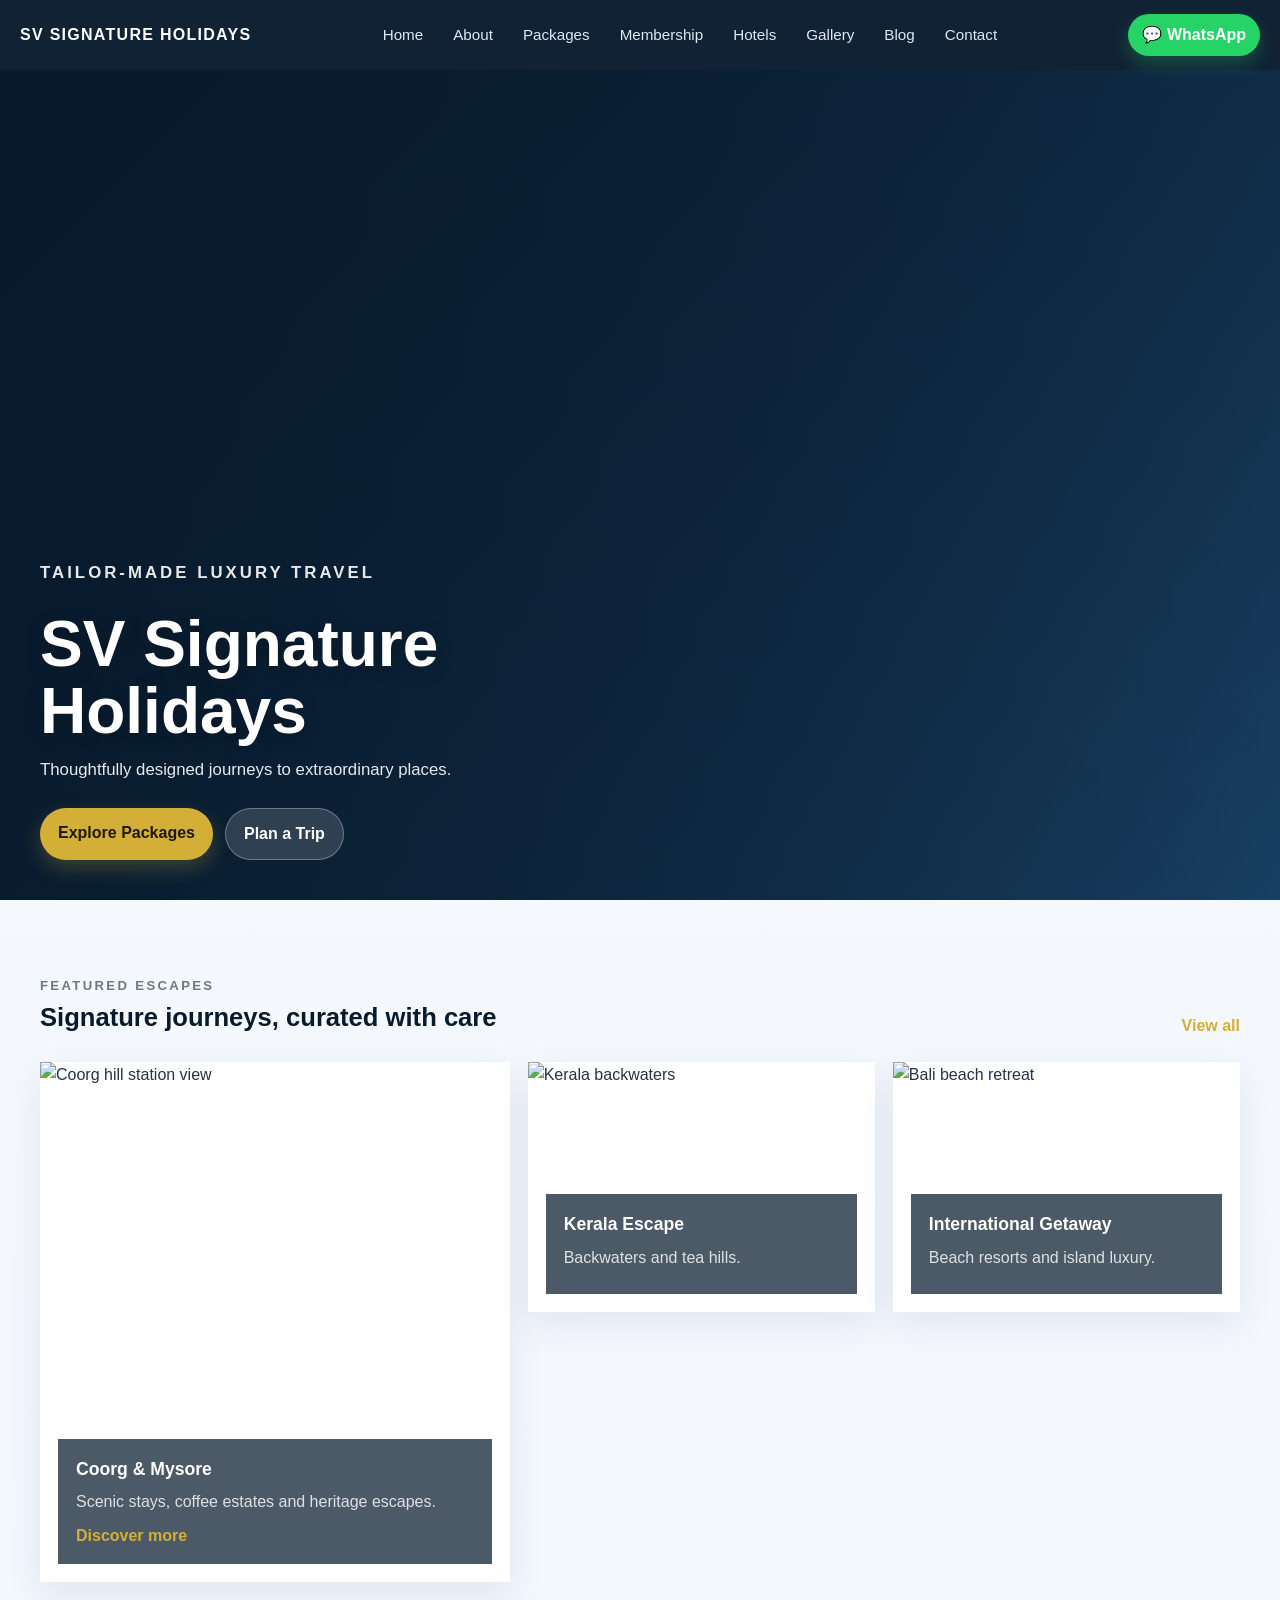
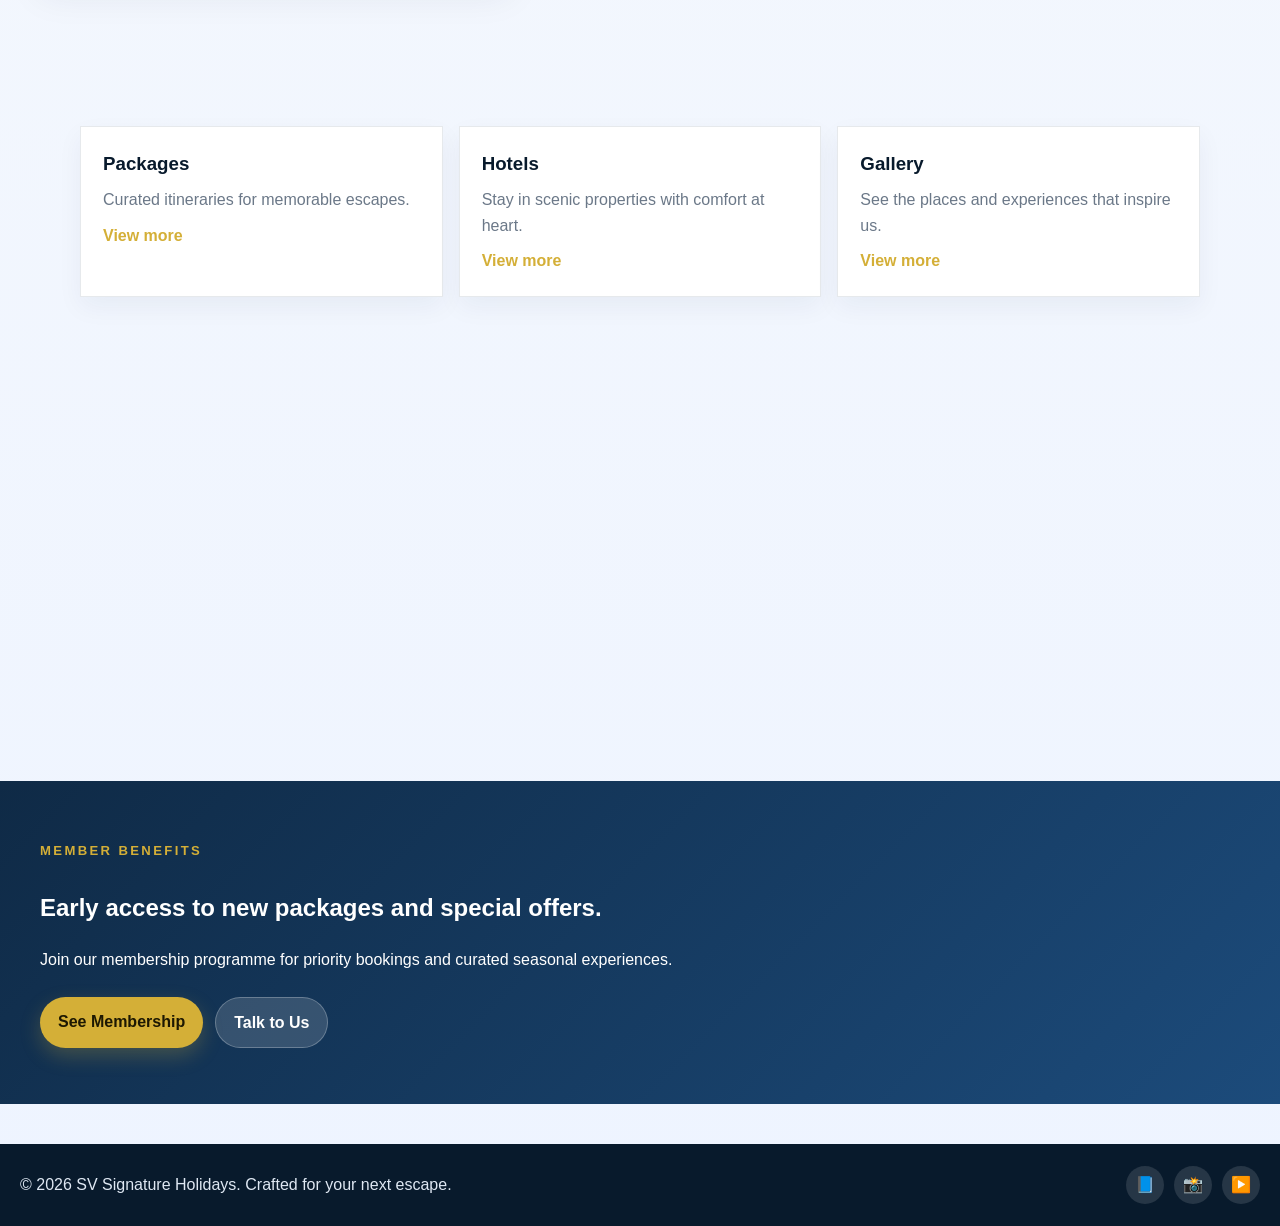
==== index.html @ 5de6a046 "update the stlying" ====
<!DOCTYPE html>
<html lang="en">
<head>
  <meta charset="utf-8">
  <meta name="viewport" content="width=device-width, initial-scale=1">
  <title>SV Signature Holidays | Luxury Travel</title>
  <link rel="stylesheet" href="assets/css/style.css">
</head>
<body>
  <nav class="top-nav">
    <a class="brand" href="index.html">SV Signature Holidays</a>
    <div class="nav-links">
      <a href="index.html">Home</a>
      <a href="about.html">About</a>
      <a href="packages.html">Packages</a>
      <a href="membership.html">Membership</a>
      <a href="hotels.html">Hotels</a>
      <a href="gallery.html">Gallery</a>
      <a href="blog.html">Blog</a>
      <a href="contact.html">Contact</a>
    </div>
    <a class="whatsapp-btn" href="https://wa.me/919999999999" target="_blank" rel="noopener">💬 WhatsApp</a>
  </nav>

  <header class="page-hero">
    <div class="hero-overlay"></div>
    <div class="hero-content">
      <p class="eyebrow">Tailor-made luxury travel</p>
      <h1>SV Signature Holidays</h1>
      <p>Thoughtfully designed journeys to extraordinary places.</p>
      <div class="hero-actions">
        <a class="btn primary" href="packages.html">Explore Packages</a>
        <a class="btn secondary" href="contact.html">Plan a Trip</a>
      </div>
    </div>
    <div class="hero-slider" aria-label="Featured destinations">
      <div class="slide slide-1"></div>
      <div class="slide slide-2"></div>
      <div class="slide slide-3"></div>
      <div class="slide slide-4"></div>
    </div>
  </header>

  <main>
    <section class="section featured-destinations">
      <div class="section-title">
        <div>
          <p class="eyebrow">Featured escapes</p>
          <h2>Signature journeys, curated with care</h2>
        </div>
        <a class="text-link" href="packages.html">View all</a>
      </div>
      <div class="destination-stack">
        <article class="destination-card large">
          <img src="https://images.unsplash.com/photo-1512343879784-a960bf40e7f2?auto=format&fit=crop&w=1200&q=80" alt="Coorg hill station view">
          <div class="destination-info">
            <h3>Coorg & Mysore</h3>
            <p>Scenic stays, coffee estates and heritage escapes.</p>
            <a class="text-link" href="packages.html">Discover more</a>
          </div>
        </article>
        <article class="destination-card">
          <img src="https://images.unsplash.com/photo-1538681105587-85640961bf8b?auto=format&fit=crop&w=900&q=80" alt="Kerala backwaters">
          <div class="destination-info">
            <h3>Kerala Escape</h3>
            <p>Backwaters and tea hills.</p>
          </div>
        </article>
        <article class="destination-card">
          <img src="https://images.unsplash.com/photo-1537996194471-e657df975ab4?auto=format&fit=crop&w=900&q=80" alt="Bali beach retreat">
          <div class="destination-info">
            <h3>International Getaway</h3>
            <p>Beach resorts and island luxury.</p>
          </div>
        </article>
      </div>
    </section>

    <section class="section overview-strip">
      <div class="overview-card">
        <h3>Packages</h3>
        <p>Curated itineraries for memorable escapes.</p>
        <a href="packages.html">View more</a>
      </div>
      <div class="overview-card">
        <h3>Hotels</h3>
        <p>Stay in scenic properties with comfort at heart.</p>
        <a href="hotels.html">View more</a>
      </div>
      <div class="overview-card">
        <h3>Gallery</h3>
        <p>See the places and experiences that inspire us.</p>
        <a href="gallery.html">View more</a>
      </div>
    </section>

    <section class="section gallery-showcase">
      <div class="gallery-preview">
        <div class="gallery-large" style="background-image:url('https://images.unsplash.com/photo-1500530855697-b586d89ba3ee?auto=format&fit=crop&w=1200&q=80');"></div>
        <div class="gallery-stack">
          <div style="background-image:url('https://images.unsplash.com/photo-1516483638261-f4dbaf036963?auto=format&fit=crop&w=900&q=80');"></div>
          <div style="background-image:url('https://images.unsplash.com/photo-1501785888041-af3ef285b470?auto=format&fit=crop&w=900&q=80');"></div>
        </div>
      </div>
    </section>

    <section class="highlight-panel">
      <p class="eyebrow">Member benefits</p>
      <h2>Early access to new packages and special offers.</h2>
      <p>Join our membership programme for priority bookings and curated seasonal experiences.</p>
      <div class="hero-actions">
        <a class="btn primary" href="membership.html">See Membership</a>
        <a class="btn secondary" href="contact.html">Talk to Us</a>
      </div>
    </section>
  </main>

  <footer>
    <div>© 2026 SV Signature Holidays. Crafted for your next escape.</div>
    <div class="social-links">
      <a href="https://facebook.com" target="_blank" rel="noopener" aria-label="Facebook">📘</a>
      <a href="https://instagram.com" target="_blank" rel="noopener" aria-label="Instagram">📸</a>
      <a href="https://youtube.com" target="_blank" rel="noopener" aria-label="YouTube">▶️</a>
    </div>
  </footer>
</body>
</html>
---- assets/css/style.css ----
:root{--navy:#0f2a46;--navy-deep:#081a2c;--gold:#d4af37;--gold-soft:#f7e6a2;--text:#243447;--muted:#6b7888;--bg:#f5f7fb;--white:#fff;--border:rgba(15,42,70,.1)}
*{box-sizing:border-box}
body{font-family:Inter,Segoe UI,Arial,sans-serif;background:linear-gradient(180deg,#f8fafc 0%,#eef4ff 100%);color:var(--text);margin:0;line-height:1.6}
a{color:inherit}
img{display:block;width:100%}
.top-nav{background:rgba(8,26,44,.96);backdrop-filter:blur(12px);position:sticky;top:0;z-index:20;padding:14px 20px;display:flex;justify-content:space-between;align-items:center;gap:16px}
.brand{color:var(--white);font-weight:700;letter-spacing:.08em;text-transform:uppercase;text-decoration:none}
.nav-links{display:flex;flex-wrap:wrap;gap:14px}
.nav-links a{color:#dfe8f3;text-decoration:none;font-size:.95rem;padding:6px 8px;border-radius:999px}
.nav-links a:hover{background:rgba(255,255,255,.12)}
.whatsapp-btn{display:inline-block;background:#25d366;color:#fff;padding:8px 14px;border-radius:999px;text-decoration:none;font-weight:700;box-shadow:0 8px 18px rgba(37,211,102,.25)}
.whatsapp-btn:hover{transform:translateY(-1px)}
.page-hero{position:relative;display:grid;grid-template-columns:1fr;align-items:end;width:100%;max-width:none;margin:0;padding:0;min-height:calc(100vh - 70px);overflow:hidden;border-radius:0;background:linear-gradient(135deg,var(--navy-deep),#1d4b74);}
.hero-overlay{position:absolute;inset:0;background:linear-gradient(90deg,rgba(8,26,44,.82),rgba(8,26,44,.2));z-index:1}
.hero-content{position:relative;z-index:2;width:min(100%,560px);padding:clamp(64px,10vw,110px) clamp(24px,4vw,40px) 40px;color:var(--white)}
.hero-content h1{color:var(--white);text-shadow:0 4px 18px rgba(0,0,0,.25)}
.hero-content p{color:rgba(255,255,255,.94)}
.eyebrow{display:inline-block;margin:0 0 8px;font-size:.82rem;font-weight:700;letter-spacing:.18em;text-transform:uppercase;color:var(--gold)}
.hero-content h1{font-size:clamp(2.3rem,5vw,4rem);line-height:1.05;margin:0 0 12px;color:var(--white)}
.hero-content p{font-size:1.05rem;color:rgba(255,255,255,.9);max-width:520px;margin:0 0 24px}
.hero-actions{display:flex;flex-wrap:wrap;gap:12px;margin-top:24px}
.btn{display:inline-block;padding:12px 18px;border-radius:999px;text-decoration:none;font-weight:600;transition:transform .2s ease,box-shadow .2s ease}
.btn:hover{transform:translateY(-2px)}
.btn.primary{background:var(--gold);color:#1d1802;box-shadow:0 8px 20px rgba(212,175,55,.25)}
.btn.secondary{background:rgba(255,255,255,.15);border:1px solid rgba(255,255,255,.3);color:var(--white)}
.hero-slider{position:absolute;inset:0}
.hero-slider::after{content:"";position:absolute;inset:0;background:linear-gradient(135deg,rgba(8,26,44,.55),rgba(8,26,44,.05));pointer-events:none}
.slide{position:absolute;inset:0;background-size:cover;background-position:center;opacity:0;animation:fadeSlide 16s infinite}
.slide-1{background-image:url('https://images.unsplash.com/photo-1507525428034-b723cf961d3e?auto=format&fit=crop&w=1200&q=80');animation-delay:0s}
.slide-2{background-image:url('https://images.unsplash.com/photo-1501785888041-af3ef285b470?auto=format&fit=crop&w=1200&q=80');animation-delay:4s}
.slide-3{background-image:url('https://images.unsplash.com/photo-1517760444937-f6397edcbbcd?auto=format&fit=crop&w=1200&q=80');animation-delay:8s}
.slide-4{background-image:url('https://images.unsplash.com/photo-1500375592092-40eb2168fd21?auto=format&fit=crop&w=1200&q=80');animation-delay:12s}
@keyframes fadeSlide{0%,100%{opacity:0}5%,25%{opacity:1}30%,95%{opacity:0}}
.featured-destinations{margin-top:0;padding-top:clamp(40px,8vw,80px)}
.destination-stack{display:grid;grid-template-columns:1.15fr .85fr .85fr;gap:18px;max-width:1200px;margin:0 auto}
.destination-card{position:relative;overflow:hidden;border-radius:0;background:var(--white);box-shadow:0 12px 35px rgba(15,42,70,.08)}
.destination-card img{height:100%;min-height:250px;object-fit:cover}
.destination-card.large{grid-row:span 2;min-height:520px}
.destination-card.large img{min-height:520px}
.destination-info{position:absolute;left:18px;right:18px;bottom:18px;padding:16px 18px;border-radius:0;background:rgba(8,26,44,.72);color:var(--white)}
.destination-info h3{margin:0 0 6px;font-size:1.1rem}
.destination-info p{margin:0 0 8px;color:rgba(255,255,255,.82)}
.destination-info .text-link{color:var(--gold)}
.overview-strip{display:grid;grid-template-columns:repeat(3,1fr);gap:16px;max-width:1200px;margin:0 auto}
.overview-card{padding:22px;border:1px solid var(--border);border-radius:0;background:var(--white);box-shadow:0 10px 24px rgba(15,42,70,.05)}
.overview-card h3{margin:0 0 8px;color:var(--navy-deep)}
.overview-card p{margin:0 0 10px;color:var(--muted)}
.overview-card a{font-weight:700;color:var(--gold);text-decoration:none}
.gallery-preview{display:grid;grid-template-columns:1.2fr .8fr;gap:16px;margin:8px auto 0;max-width:1200px}
.gallery-large,.gallery-stack div{background-size:cover;background-position:center;border-radius:0;overflow:hidden;min-height:260px}
.gallery-stack{display:grid;gap:16px}
.gallery-stack div{min-height:122px}
.container{max-width:none;margin:0;padding:0}
.section{margin-top:0;padding:clamp(32px,6vw,72px) clamp(24px,4vw,40px)}
.section-title{display:flex;justify-content:space-between;align-items:end;gap:18px;margin-bottom:24px;flex-wrap:wrap;max-width:1200px;margin-left:auto;margin-right:auto}
.section-title h2{margin:0;font-size:1.6rem;color:var(--navy-deep)}
.section-title p{margin:0;color:var(--muted)}
.grid{display:grid;grid-template-columns:repeat(auto-fit,minmax(240px,1fr));gap:20px}
.card{background:var(--white);border:1px solid var(--border);border-radius:0;overflow:hidden;box-shadow:0 12px 35px rgba(15,42,70,.08)}
.card img{height:210px;object-fit:cover}
.card-body{padding:18px 18px 20px}
.card-body h3{margin:0 0 8px;font-size:1.15rem;color:var(--navy-deep)}
.card-body p{margin:0 0 10px;color:var(--muted)}
.location{font-weight:700;color:var(--gold);margin-bottom:8px!important}
.text-link{display:inline-block;font-weight:700;color:var(--gold);text-decoration:none}
.feature-list{display:grid;grid-template-columns:repeat(auto-fit,minmax(220px,1fr));gap:18px;margin-top:14px}
.feature-list .card{padding:20px}
.feature-list .card h3{margin-bottom:6px}
.highlight-panel{background:linear-gradient(135deg,var(--navy),#1c4b7b);color:var(--white);padding:clamp(32px,6vw,56px) clamp(24px,4vw,40px);margin:0}
.highlight-panel .btn.secondary{color:var(--white);border-color:rgba(255,255,255,.25)}
.stats-grid{display:grid;grid-template-columns:repeat(auto-fit,minmax(140px,1fr));gap:14px;margin-top:18px}
.stat{background:rgba(255,255,255,.12);padding:16px;border-radius:16px}
.stat strong{display:block;font-size:1.25rem}
.contact-grid{display:grid;grid-template-columns:1fr 1fr;gap:24px;align-items:start}
.form-card,.info-card{background:var(--white);border:1px solid var(--border);border-radius:22px;padding:22px;box-shadow:0 12px 35px rgba(15,42,70,.08)}
label{display:block;font-size:.92rem;font-weight:600;margin-bottom:8px;color:var(--navy)}
input,textarea{width:100%;padding:12px 14px;border:1px solid #dbe3ee;border-radius:12px;font:inherit;margin-bottom:12px;background:#fbfcff}
textarea{min-height:120px;resize:vertical}
footer{background:var(--navy-deep);color:#dfe8f3;text-align:center;padding:22px 20px;margin-top:40px;display:flex;justify-content:space-between;align-items:center;gap:16px;flex-wrap:wrap}
.social-links{display:flex;gap:10px}
.social-links a{display:inline-flex;align-items:center;justify-content:center;width:38px;height:38px;border-radius:50%;background:rgba(255,255,255,.12);text-decoration:none;font-size:1rem}
@media (max-width: 900px){.page-hero,.contact-grid,.gallery-preview,.overview-strip{grid-template-columns:1fr}.destination-stack{grid-template-columns:1fr}.destination-card.large,.destination-card.large img{min-height:320px}}@media (max-width: 640px){.top-nav{flex-direction:column;align-items:flex-start}.nav-links{gap:8px}.page-hero{min-height:520px;padding:24px 16px}.hero-content{padding:24px 0 20px}.hero-content h1{font-size:2rem}.hero-actions{flex-direction:column;align-items:flex-start}.hero-slider{min-height:520px}footer{justify-content:center}}
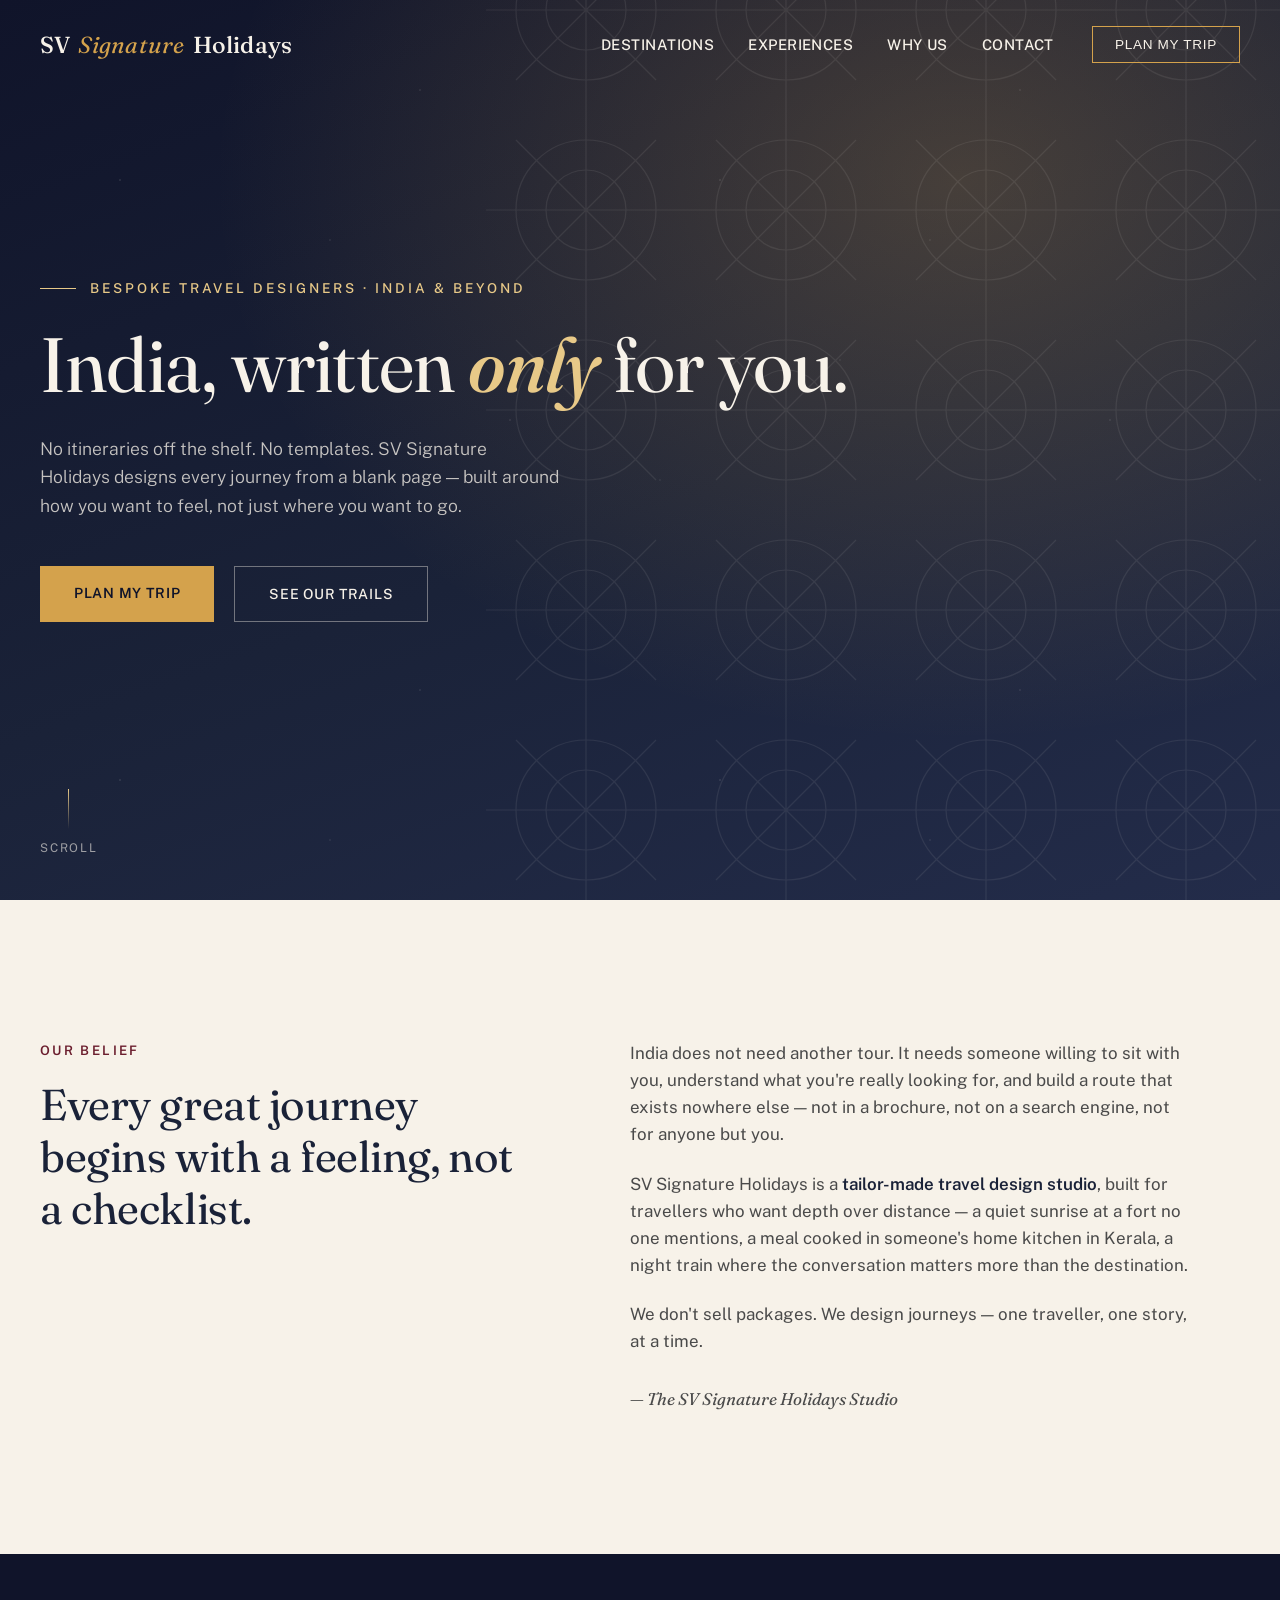
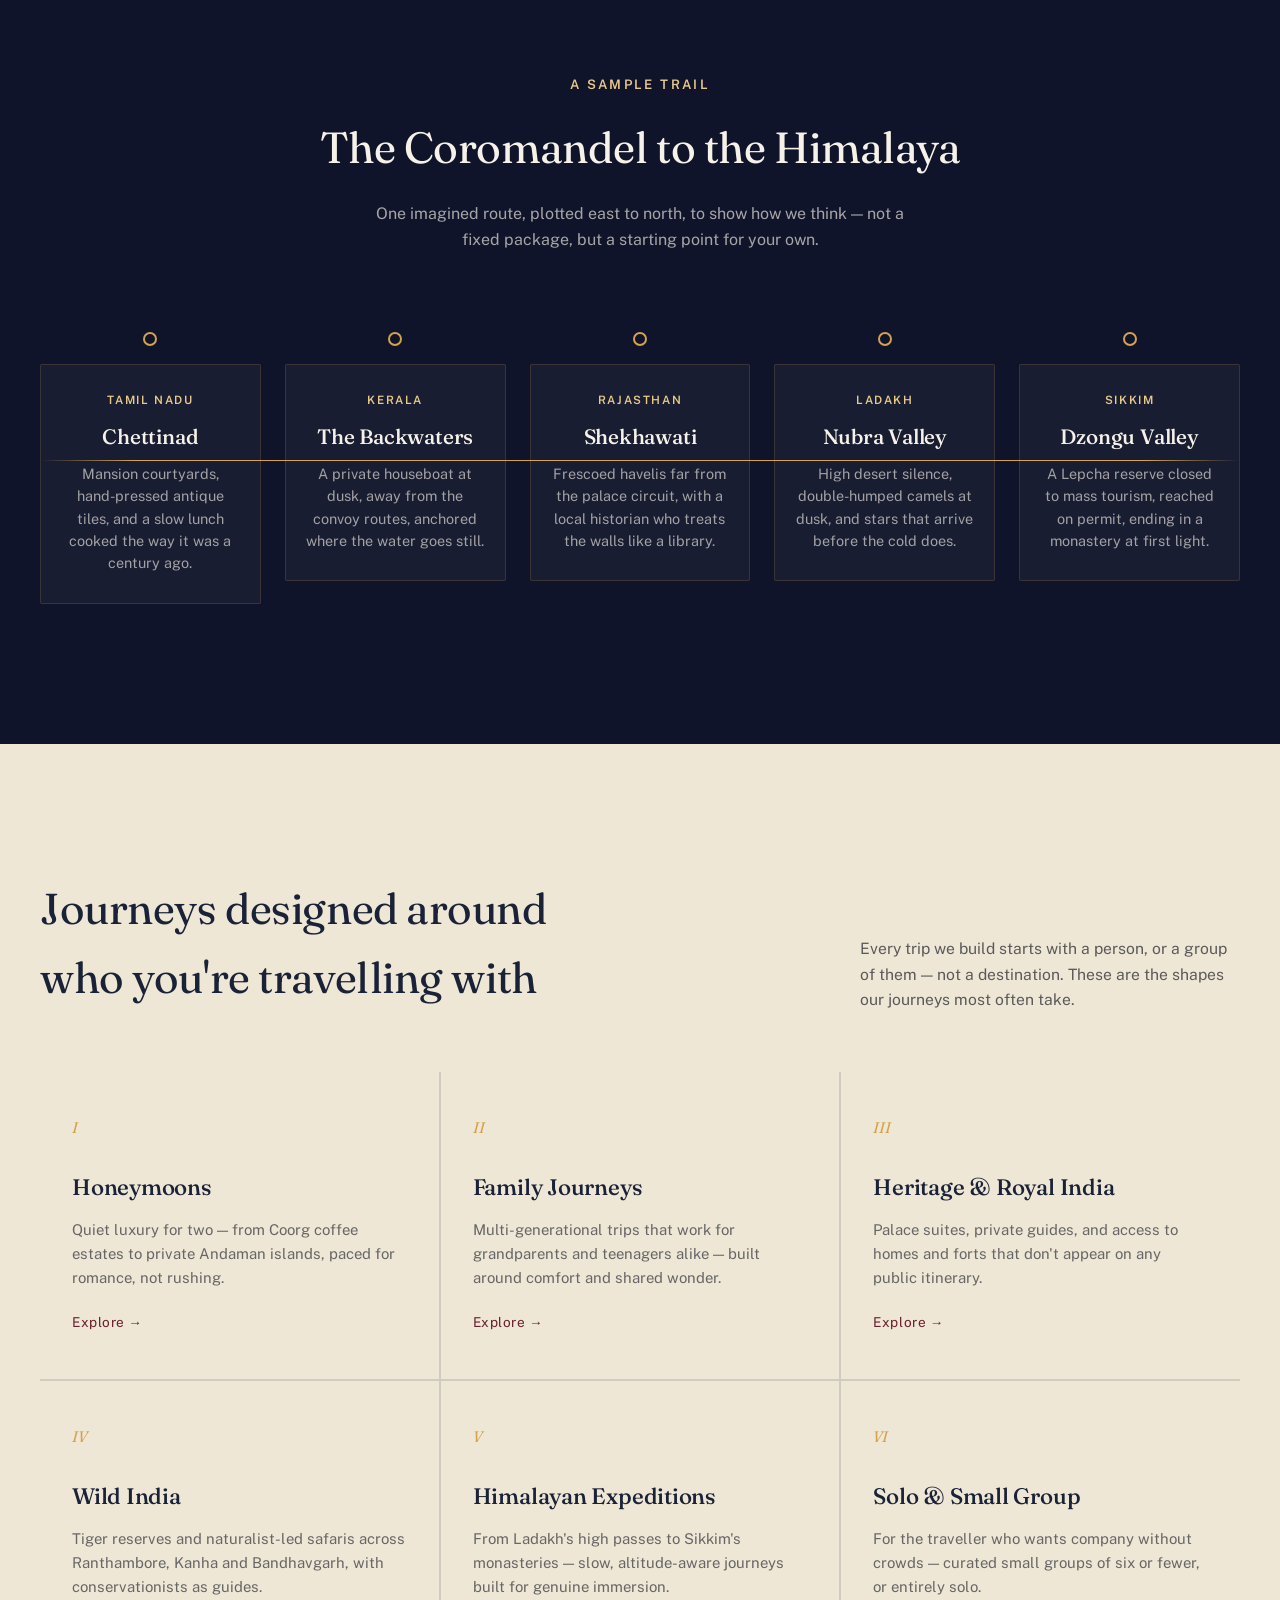
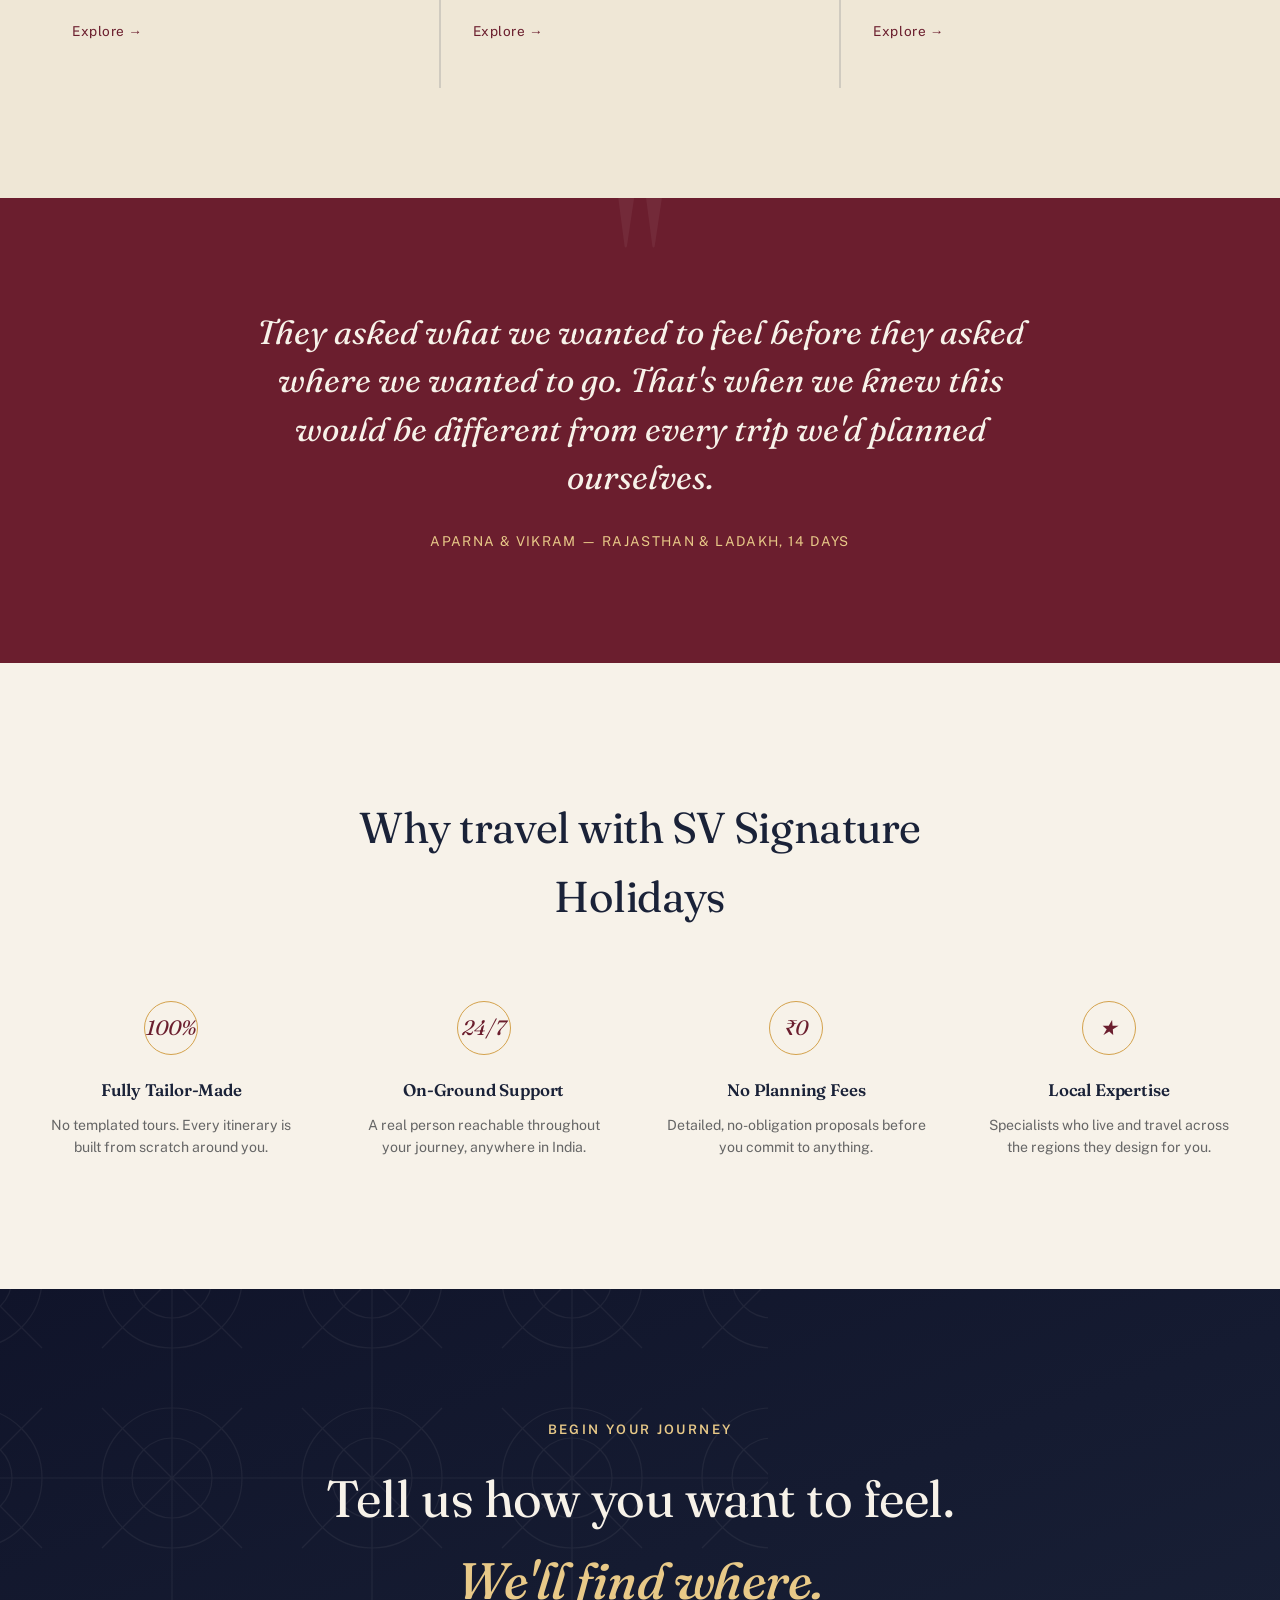
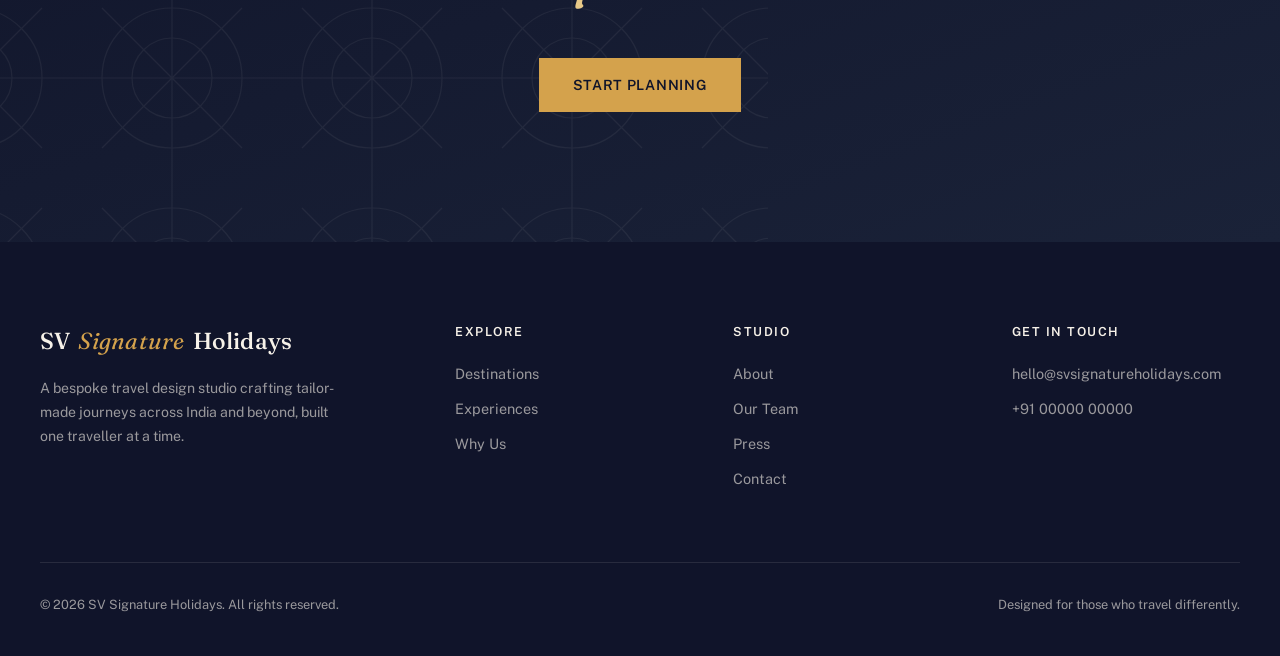
==== commit f8937f55: "updated the website" ====
--- a/index.html
+++ b/index.html
@@ -1,127 +1,698 @@
 <!DOCTYPE html>
 <html lang="en">
 <head>
-  <meta charset="utf-8">
-  <meta name="viewport" content="width=device-width, initial-scale=1">
-  <title>SV Signature Holidays | Luxury Travel</title>
-  <link rel="stylesheet" href="assets/css/style.css">
+<meta charset="UTF-8">
+<meta name="viewport" content="width=device-width, initial-scale=1.0">
+<title>SV Signature Holidays — Bespoke Luxury Travel, Crafted Across India</title>
+<link rel="preconnect" href="https://fonts.googleapis.com">
+<link rel="preconnect" href="https://fonts.gstatic.com" crossorigin>
+<link href="https://fonts.googleapis.com/css2?family=Fraunces:ital,opsz,wght@0,9..144,300;0,9..144,400;0,9..144,500;0,9..144,600;1,9..144,400;1,9..144,500&family=Public+Sans:wght@300;400;500;600;700&display=swap" rel="stylesheet">
+<style>
+  :root{
+    --indigo:#1A2238;
+    --indigo-deep:#10142A;
+    --gold:#D4A24C;
+    --gold-soft:#E8C988;
+    --ivory:#F7F2E9;
+    --ivory-dim:#EFE7D6;
+    --maroon:#6B1E2E;
+    --charcoal:#2B2B2B;
+    --line:rgba(26,34,56,0.14);
+  }
+  *{margin:0;padding:0;box-sizing:border-box;}
+  html{scroll-behavior:smooth;}
+  body{
+    background:var(--ivory);
+    color:var(--charcoal);
+    font-family:'Public Sans', sans-serif;
+    font-weight:400;
+    line-height:1.6;
+    overflow-x:hidden;
+  }
+  h1,h2,h3,h4{
+    font-family:'Fraunces', serif;
+    font-weight:500;
+    color:var(--indigo);
+    letter-spacing:-0.01em;
+  }
+  a{color:inherit; text-decoration:none;}
+  img{max-width:100%; display:block;}
+  .wrap{max-width:1280px; margin:0 auto; padding:0 40px;}
+  @media (max-width:700px){ .wrap{padding:0 22px;} }
+
+  /* ===== Focus visibility ===== */
+  a:focus-visible, button:focus-visible{
+    outline:2px solid var(--gold); outline-offset:3px;
+  }
+
+  @media (prefers-reduced-motion: reduce){
+    *{animation-duration:0.001ms !important; animation-iteration-count:1 !important; transition-duration:0.001ms !important; scroll-behavior:auto !important;}
+  }
+
+  /* ===== Header ===== */
+  header{
+    position:fixed; top:0; left:0; right:0; z-index:200;
+    display:flex; align-items:center; justify-content:space-between;
+    padding:26px 40px;
+    transition:background 0.4s ease, padding 0.4s ease, box-shadow .4s ease;
+  }
+  header.scrolled{
+    background:rgba(247,242,233,0.92);
+    backdrop-filter:blur(10px);
+    padding:14px 40px;
+    box-shadow:0 1px 0 var(--line);
+  }
+  .logo{
+    font-family:'Fraunces', serif;
+    font-size:1.45rem;
+    font-weight:500;
+    color:var(--ivory);
+    letter-spacing:0.01em;
+    transition:color .4s ease;
+    display:flex; align-items:baseline; gap:8px;
+  }
+  header.scrolled .logo{color:var(--indigo);}
+  .logo .mark{color:var(--gold); font-style:italic; font-weight:400;}
+  nav{display:flex; align-items:center; gap:38px;}
+  nav a.nav-link{
+    color:var(--ivory);
+    font-size:0.92rem;
+    letter-spacing:0.03em;
+    text-transform:uppercase;
+    font-weight:500;
+    position:relative;
+    transition:color .4s ease;
+  }
+  header.scrolled nav a.nav-link{color:var(--indigo);}
+  nav a.nav-link::after{
+    content:''; position:absolute; left:0; bottom:-6px; height:1px; width:0;
+    background:var(--gold); transition:width .3s ease;
+  }
+  nav a.nav-link:hover::after{width:100%;}
+  .nav-links{display:flex; gap:34px;}
+  @media (max-width:900px){ .nav-links{display:none;} }
+  .enquire-btn{
+    border:1px solid var(--gold);
+    color:var(--ivory);
+    background:transparent;
+    padding:10px 22px;
+    font-size:0.85rem;
+    letter-spacing:0.05em;
+    text-transform:uppercase;
+    transition:all .35s ease;
+    font-weight:500;
+    cursor:pointer;
+  }
+  header.scrolled .enquire-btn{color:var(--indigo); border-color:var(--indigo);}
+  .enquire-btn:hover{background:var(--gold); color:var(--indigo-deep); border-color:var(--gold);}
+
+  /* ===== Hero ===== */
+  .hero{
+    position:relative;
+    min-height:100vh;
+    display:flex; align-items:center;
+    background:
+      radial-gradient(ellipse at 75% 20%, rgba(212,162,76,0.25), transparent 55%),
+      linear-gradient(160deg, var(--indigo-deep) 0%, var(--indigo) 55%, #232c4a 100%);
+    overflow:hidden;
+  }
+  .hero::before{
+    content:'';
+    position:absolute; inset:0;
+    background-image:
+      radial-gradient(1px 1px at 20% 30%, rgba(247,242,233,0.5), transparent),
+      radial-gradient(1px 1px at 70% 15%, rgba(247,242,233,0.4), transparent),
+      radial-gradient(1px 1px at 40% 60%, rgba(247,242,233,0.3), transparent),
+      radial-gradient(1px 1px at 85% 70%, rgba(247,242,233,0.4), transparent),
+      radial-gradient(1px 1px at 10% 80%, rgba(247,242,233,0.3), transparent),
+      radial-gradient(1px 1px at 55% 40%, rgba(247,242,233,0.35), transparent);
+    background-size:600px 600px;
+    opacity:0.6;
+  }
+  .hero-jali{
+    position:absolute; right:-8%; top:-10%; width:70%; height:140%;
+    opacity:0.08;
+    background-image: url("data:image/svg+xml,%3Csvg xmlns='http://www.w3.org/2000/svg' width='200' height='200'%3E%3Cg fill='none' stroke='%23F7F2E9' stroke-width='1.2'%3E%3Ccircle cx='100' cy='100' r='70'/%3E%3Ccircle cx='100' cy='100' r='40'/%3E%3Cpath d='M100 0 L100 200 M0 100 L200 100 M30 30 L170 170 M170 30 L30 170'/%3E%3C/g%3E%3C/svg%3E");
+    background-size:200px 200px;
+  }
+  .hero-content{
+    position:relative; z-index:2;
+    max-width:1280px; margin:0 auto;
+    padding:0 40px;
+    width:100%;
+  }
+  .hero-eyebrow{
+    color:var(--gold-soft);
+    font-size:0.85rem;
+    letter-spacing:0.22em;
+    text-transform:uppercase;
+    margin-bottom:26px;
+    display:flex; align-items:center; gap:14px;
+    font-weight:500;
+  }
+  .hero-eyebrow::before{
+    content:''; width:36px; height:1px; background:var(--gold-soft);
+  }
+  .hero h1{
+    color:var(--ivory);
+    font-size:clamp(2.6rem, 6vw, 5.4rem);
+    line-height:1.04;
+    font-weight:400;
+    max-width:880px;
+    margin-bottom:30px;
+  }
+  .hero h1 em{
+    font-style:italic; color:var(--gold-soft); font-weight:500;
+  }
+  .hero-sub{
+    color:rgba(247,242,233,0.78);
+    font-size:1.1rem;
+    max-width:520px;
+    margin-bottom:46px;
+    font-weight:300;
+  }
+  .hero-ctas{display:flex; gap:20px; flex-wrap:wrap;}
+  .btn-primary{
+    background:var(--gold);
+    color:var(--indigo-deep);
+    padding:16px 34px;
+    font-size:0.88rem;
+    letter-spacing:0.05em;
+    text-transform:uppercase;
+    font-weight:600;
+    transition:all .35s ease;
+    display:inline-block;
+  }
+  .btn-primary:hover{background:var(--gold-soft); transform:translateY(-2px);}
+  .btn-ghost{
+    border:1px solid rgba(247,242,233,0.4);
+    color:var(--ivory);
+    padding:16px 34px;
+    font-size:0.88rem;
+    letter-spacing:0.05em;
+    text-transform:uppercase;
+    font-weight:500;
+    transition:all .35s ease;
+    display:inline-block;
+  }
+  .btn-ghost:hover{border-color:var(--ivory); background:rgba(247,242,233,0.06);}
+
+  .scroll-cue{
+    position:absolute; bottom:42px; left:40px; z-index:2;
+    color:rgba(247,242,233,0.6);
+    font-size:0.75rem; letter-spacing:0.15em; text-transform:uppercase;
+    display:flex; flex-direction:column; align-items:center; gap:10px;
+  }
+  .scroll-cue .line{width:1px; height:40px; background:linear-gradient(to bottom, var(--gold-soft), transparent); animation:pulse 2.4s ease-in-out infinite;}
+  @keyframes pulse{0%,100%{opacity:0.3;} 50%{opacity:1;}}
+
+  /* ===== Intro / Philosophy ===== */
+  .philosophy{
+    padding:140px 0 120px;
+    background:var(--ivory);
+  }
+  .philosophy .wrap{
+    display:grid; grid-template-columns:0.9fr 1.1fr; gap:90px; align-items:start;
+  }
+  @media (max-width:900px){ .philosophy .wrap{grid-template-columns:1fr; gap:40px;} }
+  .philosophy-label{
+    color:var(--maroon);
+    font-size:0.82rem;
+    letter-spacing:0.18em;
+    text-transform:uppercase;
+    font-weight:600;
+    margin-bottom:18px;
+  }
+  .philosophy h2{
+    font-size:clamp(1.9rem, 3.4vw, 2.7rem);
+    line-height:1.2;
+    font-weight:400;
+  }
+  .philosophy-body p{
+    font-size:1.06rem;
+    color:#4a4a4a;
+    margin-bottom:22px;
+    max-width:560px;
+  }
+  .philosophy-body strong{color:var(--indigo); font-weight:600;}
+  .signoff{
+    margin-top:30px;
+    font-family:'Fraunces', serif;
+    font-style:italic;
+    font-size:1.2rem;
+    color:var(--maroon);
+  }
+
+  /* ===== Signature: The Trail (journey strip) ===== */
+  .trail-section{
+    background:var(--indigo-deep);
+    padding:120px 0 100px;
+    position:relative;
+    overflow:hidden;
+  }
+  .trail-header{
+    text-align:center; margin-bottom:80px; position:relative; z-index:2;
+  }
+  .trail-header .philosophy-label{color:var(--gold-soft); text-align:center;}
+  .trail-header h2{color:var(--ivory); font-size:clamp(1.9rem,3.4vw,2.8rem); font-weight:400; max-width:700px; margin:0 auto;}
+  .trail-header p{color:rgba(247,242,233,0.65); max-width:560px; margin:18px auto 0; font-size:1rem;}
+
+  .trail-track{
+    position:relative;
+    max-width:1280px; margin:0 auto;
+    padding:0 40px 40px;
+  }
+  .trail-line{
+    position:absolute;
+    top:128px; left:40px; right:40px;
+    height:1px;
+    background:linear-gradient(90deg, transparent, var(--gold) 8%, var(--gold) 92%, transparent);
+  }
+  @media (max-width:900px){ .trail-line{display:none;} }
+  .trail-stops{
+    display:grid; grid-template-columns:repeat(5,1fr); gap:24px;
+    position:relative; z-index:2;
+  }
+  @media (max-width:1100px){ .trail-stops{grid-template-columns:repeat(2,1fr);} }
+  @media (max-width:600px){ .trail-stops{grid-template-columns:1fr;} }
+  .stop{
+    display:flex; flex-direction:column; align-items:center; text-align:center;
+    padding-top:0;
+  }
+  .stop-dot{
+    width:14px; height:14px; border-radius:50%;
+    background:var(--indigo-deep);
+    border:2px solid var(--gold);
+    margin-bottom:18px;
+    position:relative;
+    transition:transform .3s ease, background .3s ease;
+  }
+  .stop:hover .stop-dot{background:var(--gold); transform:scale(1.3);}
+  .stop-card{
+    background:rgba(247,242,233,0.04);
+    border:1px solid rgba(212,162,76,0.18);
+    border-radius:2px;
+    padding:26px 20px 28px;
+    width:100%;
+    transition:border-color .3s ease, background .3s ease, transform .3s ease;
+  }
+  .stop:hover .stop-card{
+    border-color:rgba(212,162,76,0.55);
+    background:rgba(247,242,233,0.07);
+    transform:translateY(-6px);
+  }
+  .stop-region{
+    color:var(--gold-soft);
+    font-size:0.72rem; letter-spacing:0.14em; text-transform:uppercase;
+    margin-bottom:10px; font-weight:600;
+  }
+  .stop-card h3{
+    color:var(--ivory); font-size:1.3rem; font-weight:500; margin-bottom:10px;
+  }
+  .stop-card p{
+    color:rgba(247,242,233,0.62); font-size:0.9rem; line-height:1.55;
+  }
+
+  /* ===== Experiences grid ===== */
+  .experiences{
+    padding:130px 0 110px;
+    background:var(--ivory-dim);
+  }
+  .exp-top{
+    display:flex; justify-content:space-between; align-items:flex-end; margin-bottom:60px; gap:30px; flex-wrap:wrap;
+  }
+  .exp-top h2{font-size:clamp(1.9rem,3.4vw,2.7rem); font-weight:400; max-width:560px;}
+  .exp-top p{max-width:380px; color:#5a5a5a; font-size:0.98rem;}
+  .exp-grid{
+    display:grid; grid-template-columns:repeat(3,1fr); gap:2px;
+    background:var(--line);
+  }
+  @media (max-width:900px){ .exp-grid{grid-template-columns:repeat(2,1fr);} }
+  @media (max-width:560px){ .exp-grid{grid-template-columns:1fr;} }
+  .exp-card{
+    background:var(--ivory-dim);
+    padding:44px 32px;
+    transition:background .35s ease;
+    position:relative;
+    cursor:pointer;
+  }
+  .exp-card:hover{background:var(--indigo);}
+  .exp-card:hover h3, .exp-card:hover p, .exp-card:hover .exp-num{color:var(--ivory);}
+  .exp-card:hover .exp-arrow{color:var(--gold-soft); transform:translateX(4px);}
+  .exp-num{
+    font-family:'Fraunces', serif; font-style:italic;
+    color:var(--gold); font-size:0.95rem; margin-bottom:30px; display:block;
+    transition:color .35s ease;
+  }
+  .exp-card h3{font-size:1.4rem; font-weight:500; margin-bottom:12px; transition:color .35s ease;}
+  .exp-card p{font-size:0.93rem; color:#666; line-height:1.6; margin-bottom:20px; transition:color .35s ease;}
+  .exp-arrow{color:var(--maroon); font-size:0.85rem; letter-spacing:0.04em; transition:all .3s ease; display:inline-block;}
+
+  /* ===== Testimonial band ===== */
+  .testimonial-band{
+    background:var(--maroon);
+    padding:110px 0;
+    position:relative;
+    overflow:hidden;
+  }
+  .testimonial-band::before{
+    content:'"';
+    position:absolute; top:-40px; left:50%; transform:translateX(-50%);
+    font-family:'Fraunces', serif; font-size:14rem; color:rgba(247,242,233,0.06);
+    line-height:1;
+  }
+  .testimonial-band .wrap{max-width:880px; text-align:center; position:relative; z-index:2;}
+  .testimonial-band p.quote{
+    font-family:'Fraunces', serif;
+    font-size:clamp(1.4rem, 2.6vw, 2.1rem);
+    color:var(--ivory);
+    font-weight:400; font-style:italic;
+    line-height:1.45;
+    margin-bottom:30px;
+  }
+  .testimonial-band .attribution{
+    color:var(--gold-soft); font-size:0.85rem; letter-spacing:0.1em; text-transform:uppercase;
+  }
+
+  /* ===== Why us ===== */
+  .why{
+    padding:130px 0;
+    background:var(--ivory);
+  }
+  .why-top{text-align:center; max-width:640px; margin:0 auto 70px;}
+  .why-top h2{font-size:clamp(1.9rem,3.4vw,2.7rem); font-weight:400;}
+  .why-grid{
+    display:grid; grid-template-columns:repeat(4,1fr); gap:50px;
+  }
+  @media (max-width:900px){ .why-grid{grid-template-columns:repeat(2,1fr); gap:40px;} }
+  @media (max-width:560px){ .why-grid{grid-template-columns:1fr;} }
+  .why-item{text-align:center;}
+  .why-icon{
+    width:54px; height:54px; margin:0 auto 22px;
+    border:1px solid var(--gold); border-radius:50%;
+    display:flex; align-items:center; justify-content:center;
+    color:var(--maroon); font-family:'Fraunces',serif; font-style:italic; font-size:1.3rem;
+  }
+  .why-item h4{font-size:1.05rem; font-weight:600; margin-bottom:10px;}
+  .why-item p{font-size:0.88rem; color:#666;}
+
+  /* ===== CTA ===== */
+  .cta-final{
+    background:linear-gradient(160deg, var(--indigo-deep), var(--indigo));
+    padding:130px 0;
+    text-align:center;
+    position:relative;
+    overflow:hidden;
+  }
+  .cta-final .hero-jali{opacity:0.06; right:auto; left:-10%; top:-20%;}
+  .cta-final .wrap{position:relative; z-index:2;}
+  .cta-final .philosophy-label{color:var(--gold-soft); text-align:center;}
+  .cta-final h2{
+    color:var(--ivory); font-size:clamp(2rem,4vw,3.2rem); font-weight:400; max-width:700px; margin:0 auto 36px;
+  }
+  .cta-final h2 em{color:var(--gold-soft); font-style:italic; font-weight:500;}
+
+  /* ===== Footer ===== */
+  footer{
+    background:var(--indigo-deep);
+    color:rgba(247,242,233,0.6);
+    padding:80px 0 40px;
+    font-size:0.9rem;
+  }
+  .footer-grid{
+    display:grid; grid-template-columns:1.6fr 1fr 1fr 1fr; gap:50px;
+    padding-bottom:60px;
+    border-bottom:1px solid rgba(247,242,233,0.1);
+  }
+  @media (max-width:800px){ .footer-grid{grid-template-columns:1fr 1fr; gap:36px;} }
+  @media (max-width:480px){ .footer-grid{grid-template-columns:1fr;} }
+  .footer-grid .logo{color:var(--ivory); margin-bottom:18px;}
+  .footer-grid p{max-width:300px; line-height:1.7; font-size:0.88rem;}
+  footer h5{
+    color:var(--ivory); font-size:0.78rem; letter-spacing:0.12em; text-transform:uppercase;
+    margin-bottom:20px; font-weight:600; font-family:'Public Sans', sans-serif;
+  }
+  footer ul{list-style:none;}
+  footer ul li{margin-bottom:12px;}
+  footer ul li a{transition:color .3s ease;}
+  footer ul li a:hover{color:var(--gold-soft);}
+  .footer-bottom{
+    display:flex; justify-content:space-between; align-items:center; padding-top:32px; flex-wrap:wrap; gap:14px;
+    font-size:0.8rem;
+  }
+
+  /* fade-in on scroll */
+  .reveal{opacity:0; transform:translateY(24px); transition:opacity .8s ease, transform .8s ease;}
+  .reveal.is-visible{opacity:1; transform:translateY(0);}
+</style>
 </head>
 <body>
-  <nav class="top-nav">
-    <a class="brand" href="index.html">SV Signature Holidays</a>
+
+<header id="siteHeader">
+  <a href="#top" class="logo">SV <span class="mark">Signature</span> Holidays</a>
+  <nav>
     <div class="nav-links">
-      <a href="index.html">Home</a>
-      <a href="about.html">About</a>
-      <a href="packages.html">Packages</a>
-      <a href="membership.html">Membership</a>
-      <a href="hotels.html">Hotels</a>
-      <a href="gallery.html">Gallery</a>
-      <a href="blog.html">Blog</a>
-      <a href="contact.html">Contact</a>
-    </div>
-    <a class="whatsapp-btn" href="https://wa.me/919999999999" target="_blank" rel="noopener">💬 WhatsApp</a>
+      <a class="nav-link" href="#trail">Destinations</a>
+      <a class="nav-link" href="#experiences">Experiences</a>
+      <a class="nav-link" href="#why">Why Us</a>
+      <a class="nav-link" href="#contact">Contact</a>
+    </div>
+    <button class="enquire-btn">Plan My Trip</button>
   </nav>
-
-  <header class="page-hero">
-    <div class="hero-overlay"></div>
-    <div class="hero-content">
-      <p class="eyebrow">Tailor-made luxury travel</p>
-      <h1>SV Signature Holidays</h1>
-      <p>Thoughtfully designed journeys to extraordinary places.</p>
-      <div class="hero-actions">
-        <a class="btn primary" href="packages.html">Explore Packages</a>
-        <a class="btn secondary" href="contact.html">Plan a Trip</a>
-      </div>
-    </div>
-    <div class="hero-slider" aria-label="Featured destinations">
-      <div class="slide slide-1"></div>
-      <div class="slide slide-2"></div>
-      <div class="slide slide-3"></div>
-      <div class="slide slide-4"></div>
-    </div>
-  </header>
-
-  <main>
-    <section class="section featured-destinations">
-      <div class="section-title">
-        <div>
-          <p class="eyebrow">Featured escapes</p>
-          <h2>Signature journeys, curated with care</h2>
+</header>
+
+<section class="hero" id="top">
+  <div class="hero-jali"></div>
+  <div class="hero-content">
+    <div class="hero-eyebrow">Bespoke Travel Designers · India &amp; Beyond</div>
+    <h1>India, written <em>only</em> for you.</h1>
+    <p class="hero-sub">No itineraries off the shelf. No templates. SV Signature Holidays designs every journey from a blank page — built around how you want to feel, not just where you want to go.</p>
+    <div class="hero-ctas">
+      <a href="#contact" class="btn-primary">Plan My Trip</a>
+      <a href="#trail" class="btn-ghost">See Our Trails</a>
+    </div>
+  </div>
+  <div class="scroll-cue"><span class="line"></span>Scroll</div>
+</section>
+
+<section class="philosophy">
+  <div class="wrap">
+    <div>
+      <div class="philosophy-label">Our Belief</div>
+      <h2>Every great journey begins with a feeling, not a checklist.</h2>
+    </div>
+    <div class="philosophy-body reveal">
+      <p>India does not need another tour. It needs someone willing to sit with you, understand what you're really looking for, and build a route that exists nowhere else — not in a brochure, not on a search engine, not for anyone but you.</p>
+      <p>SV Signature Holidays is a <strong>tailor-made travel design studio</strong>, built for travellers who want depth over distance — a quiet sunrise at a fort no one mentions, a meal cooked in someone's home kitchen in Kerala, a night train where the conversation matters more than the destination.</p>
+      <p>We don't sell packages. We design journeys — one traveller, one story, at a time.</p>
+      <p class="signoff">— The SV Signature Holidays Studio</p>
+    </div>
+  </div>
+</section>
+
+<section class="trail-section" id="trail">
+  <div class="trail-header reveal">
+    <div class="philosophy-label">A Sample Trail</div>
+    <h2>The Coromandel to the Himalaya</h2>
+    <p>One imagined route, plotted east to north, to show how we think — not a fixed package, but a starting point for your own.</p>
+  </div>
+  <div class="trail-track">
+    <div class="trail-line"></div>
+    <div class="trail-stops">
+      <div class="stop reveal">
+        <div class="stop-dot"></div>
+        <div class="stop-card">
+          <div class="stop-region">Tamil Nadu</div>
+          <h3>Chettinad</h3>
+          <p>Mansion courtyards, hand-pressed antique tiles, and a slow lunch cooked the way it was a century ago.</p>
         </div>
-        <a class="text-link" href="packages.html">View all</a>
-      </div>
-      <div class="destination-stack">
-        <article class="destination-card large">
-          <img src="https://images.unsplash.com/photo-1512343879784-a960bf40e7f2?auto=format&fit=crop&w=1200&q=80" alt="Coorg hill station view">
-          <div class="destination-info">
-            <h3>Coorg & Mysore</h3>
-            <p>Scenic stays, coffee estates and heritage escapes.</p>
-            <a class="text-link" href="packages.html">Discover more</a>
-          </div>
-        </article>
-        <article class="destination-card">
-          <img src="https://images.unsplash.com/photo-1538681105587-85640961bf8b?auto=format&fit=crop&w=900&q=80" alt="Kerala backwaters">
-          <div class="destination-info">
-            <h3>Kerala Escape</h3>
-            <p>Backwaters and tea hills.</p>
-          </div>
-        </article>
-        <article class="destination-card">
-          <img src="https://images.unsplash.com/photo-1537996194471-e657df975ab4?auto=format&fit=crop&w=900&q=80" alt="Bali beach retreat">
-          <div class="destination-info">
-            <h3>International Getaway</h3>
-            <p>Beach resorts and island luxury.</p>
-          </div>
-        </article>
-      </div>
-    </section>
-
-    <section class="section overview-strip">
-      <div class="overview-card">
-        <h3>Packages</h3>
-        <p>Curated itineraries for memorable escapes.</p>
-        <a href="packages.html">View more</a>
-      </div>
-      <div class="overview-card">
-        <h3>Hotels</h3>
-        <p>Stay in scenic properties with comfort at heart.</p>
-        <a href="hotels.html">View more</a>
-      </div>
-      <div class="overview-card">
-        <h3>Gallery</h3>
-        <p>See the places and experiences that inspire us.</p>
-        <a href="gallery.html">View more</a>
-      </div>
-    </section>
-
-    <section class="section gallery-showcase">
-      <div class="gallery-preview">
-        <div class="gallery-large" style="background-image:url('https://images.unsplash.com/photo-1500530855697-b586d89ba3ee?auto=format&fit=crop&w=1200&q=80');"></div>
-        <div class="gallery-stack">
-          <div style="background-image:url('https://images.unsplash.com/photo-1516483638261-f4dbaf036963?auto=format&fit=crop&w=900&q=80');"></div>
-          <div style="background-image:url('https://images.unsplash.com/photo-1501785888041-af3ef285b470?auto=format&fit=crop&w=900&q=80');"></div>
+      </div>
+      <div class="stop reveal">
+        <div class="stop-dot"></div>
+        <div class="stop-card">
+          <div class="stop-region">Kerala</div>
+          <h3>The Backwaters</h3>
+          <p>A private houseboat at dusk, away from the convoy routes, anchored where the water goes still.</p>
         </div>
       </div>
-    </section>
-
-    <section class="highlight-panel">
-      <p class="eyebrow">Member benefits</p>
-      <h2>Early access to new packages and special offers.</h2>
-      <p>Join our membership programme for priority bookings and curated seasonal experiences.</p>
-      <div class="hero-actions">
-        <a class="btn primary" href="membership.html">See Membership</a>
-        <a class="btn secondary" href="contact.html">Talk to Us</a>
-      </div>
-    </section>
-  </main>
-
-  <footer>
-    <div>© 2026 SV Signature Holidays. Crafted for your next escape.</div>
-    <div class="social-links">
-      <a href="https://facebook.com" target="_blank" rel="noopener" aria-label="Facebook">📘</a>
-      <a href="https://instagram.com" target="_blank" rel="noopener" aria-label="Instagram">📸</a>
-      <a href="https://youtube.com" target="_blank" rel="noopener" aria-label="YouTube">▶️</a>
-    </div>
-  </footer>
+      <div class="stop reveal">
+        <div class="stop-dot"></div>
+        <div class="stop-card">
+          <div class="stop-region">Rajasthan</div>
+          <h3>Shekhawati</h3>
+          <p>Frescoed havelis far from the palace circuit, with a local historian who treats the walls like a library.</p>
+        </div>
+      </div>
+      <div class="stop reveal">
+        <div class="stop-dot"></div>
+        <div class="stop-card">
+          <div class="stop-region">Ladakh</div>
+          <h3>Nubra Valley</h3>
+          <p>High desert silence, double-humped camels at dusk, and stars that arrive before the cold does.</p>
+        </div>
+      </div>
+      <div class="stop reveal">
+        <div class="stop-dot"></div>
+        <div class="stop-card">
+          <div class="stop-region">Sikkim</div>
+          <h3>Dzongu Valley</h3>
+          <p>A Lepcha reserve closed to mass tourism, reached on permit, ending in a monastery at first light.</p>
+        </div>
+      </div>
+    </div>
+  </div>
+</section>
+
+<section class="experiences" id="experiences">
+  <div class="wrap">
+    <div class="exp-top reveal">
+      <h2>Journeys designed around who you're travelling with</h2>
+      <p>Every trip we build starts with a person, or a group of them — not a destination. These are the shapes our journeys most often take.</p>
+    </div>
+    <div class="exp-grid">
+      <div class="exp-card reveal">
+        <span class="exp-num">I</span>
+        <h3>Honeymoons</h3>
+        <p>Quiet luxury for two — from Coorg coffee estates to private Andaman islands, paced for romance, not rushing.</p>
+        <span class="exp-arrow">Explore →</span>
+      </div>
+      <div class="exp-card reveal">
+        <span class="exp-num">II</span>
+        <h3>Family Journeys</h3>
+        <p>Multi-generational trips that work for grandparents and teenagers alike — built around comfort and shared wonder.</p>
+        <span class="exp-arrow">Explore →</span>
+      </div>
+      <div class="exp-card reveal">
+        <span class="exp-num">III</span>
+        <h3>Heritage &amp; Royal India</h3>
+        <p>Palace suites, private guides, and access to homes and forts that don't appear on any public itinerary.</p>
+        <span class="exp-arrow">Explore →</span>
+      </div>
+      <div class="exp-card reveal">
+        <span class="exp-num">IV</span>
+        <h3>Wild India</h3>
+        <p>Tiger reserves and naturalist-led safaris across Ranthambore, Kanha and Bandhavgarh, with conservationists as guides.</p>
+        <span class="exp-arrow">Explore →</span>
+      </div>
+      <div class="exp-card reveal">
+        <span class="exp-num">V</span>
+        <h3>Himalayan Expeditions</h3>
+        <p>From Ladakh's high passes to Sikkim's monasteries — slow, altitude-aware journeys built for genuine immersion.</p>
+        <span class="exp-arrow">Explore →</span>
+      </div>
+      <div class="exp-card reveal">
+        <span class="exp-num">VI</span>
+        <h3>Solo &amp; Small Group</h3>
+        <p>For the traveller who wants company without crowds — curated small groups of six or fewer, or entirely solo.</p>
+        <span class="exp-arrow">Explore →</span>
+      </div>
+    </div>
+  </div>
+</section>
+
+<section class="testimonial-band">
+  <div class="wrap">
+    <p class="quote reveal">They asked what we wanted to feel before they asked where we wanted to go. That's when we knew this would be different from every trip we'd planned ourselves.</p>
+    <div class="attribution">Aparna &amp; Vikram — Rajasthan &amp; Ladakh, 14 days</div>
+  </div>
+</section>
+
+<section class="why" id="why">
+  <div class="wrap">
+    <div class="why-top reveal">
+      <h2>Why travel with SV Signature Holidays</h2>
+    </div>
+    <div class="why-grid">
+      <div class="why-item reveal">
+        <div class="why-icon">100%</div>
+        <h4>Fully Tailor-Made</h4>
+        <p>No templated tours. Every itinerary is built from scratch around you.</p>
+      </div>
+      <div class="why-item reveal">
+        <div class="why-icon">24/7</div>
+        <h4>On-Ground Support</h4>
+        <p>A real person reachable throughout your journey, anywhere in India.</p>
+      </div>
+      <div class="why-item reveal">
+        <div class="why-icon">₹0</div>
+        <h4>No Planning Fees</h4>
+        <p>Detailed, no-obligation proposals before you commit to anything.</p>
+      </div>
+      <div class="why-item reveal">
+        <div class="why-icon">★</div>
+        <h4>Local Expertise</h4>
+        <p>Specialists who live and travel across the regions they design for you.</p>
+      </div>
+    </div>
+  </div>
+</section>
+
+<section class="cta-final" id="contact">
+  <div class="hero-jali"></div>
+  <div class="wrap">
+    <div class="philosophy-label">Begin Your Journey</div>
+    <h2>Tell us how you want to feel. <em>We'll find where.</em></h2>
+    <a href="mailto:hello@svsignatureholidays.com" class="btn-primary">Start Planning</a>
+  </div>
+</section>
+
+<footer>
+  <div class="wrap">
+    <div class="footer-grid">
+      <div>
+        <a href="#top" class="logo">SV <span class="mark">Signature</span> Holidays</a>
+        <p>A bespoke travel design studio crafting tailor-made journeys across India and beyond, built one traveller at a time.</p>
+      </div>
+      <div>
+        <h5>Explore</h5>
+        <ul>
+          <li><a href="#trail">Destinations</a></li>
+          <li><a href="#experiences">Experiences</a></li>
+          <li><a href="#why">Why Us</a></li>
+        </ul>
+      </div>
+      <div>
+        <h5>Studio</h5>
+        <ul>
+          <li><a href="#">About</a></li>
+          <li><a href="#">Our Team</a></li>
+          <li><a href="#">Press</a></li>
+          <li><a href="#contact">Contact</a></li>
+        </ul>
+      </div>
+      <div>
+        <h5>Get in Touch</h5>
+        <ul>
+          <li><a href="mailto:hello@svsignatureholidays.com">hello@svsignatureholidays.com</a></li>
+          <li><a href="tel:+910000000000">+91 00000 00000</a></li>
+        </ul>
+      </div>
+    </div>
+    <div class="footer-bottom">
+      <span>© 2026 SV Signature Holidays. All rights reserved.</span>
+      <span>Designed for those who travel differently.</span>
+    </div>
+  </div>
+</footer>
+
+<script>
+  const header = document.getElementById('siteHeader');
+  window.addEventListener('scroll', () => {
+    if (window.scrollY > 40) header.classList.add('scrolled');
+    else header.classList.remove('scrolled');
+  });
+
+  const revealEls = document.querySelectorAll('.reveal');
+  const io = new IntersectionObserver((entries) => {
+    entries.forEach(entry => {
+      if (entry.isIntersecting) {
+        entry.target.classList.add('is-visible');
+        io.unobserve(entry.target);
+      }
+    });
+  }, { threshold: 0.12 });
+  revealEls.forEach(el => io.observe(el));
+</script>
+
 </body>
-</html>+</html>
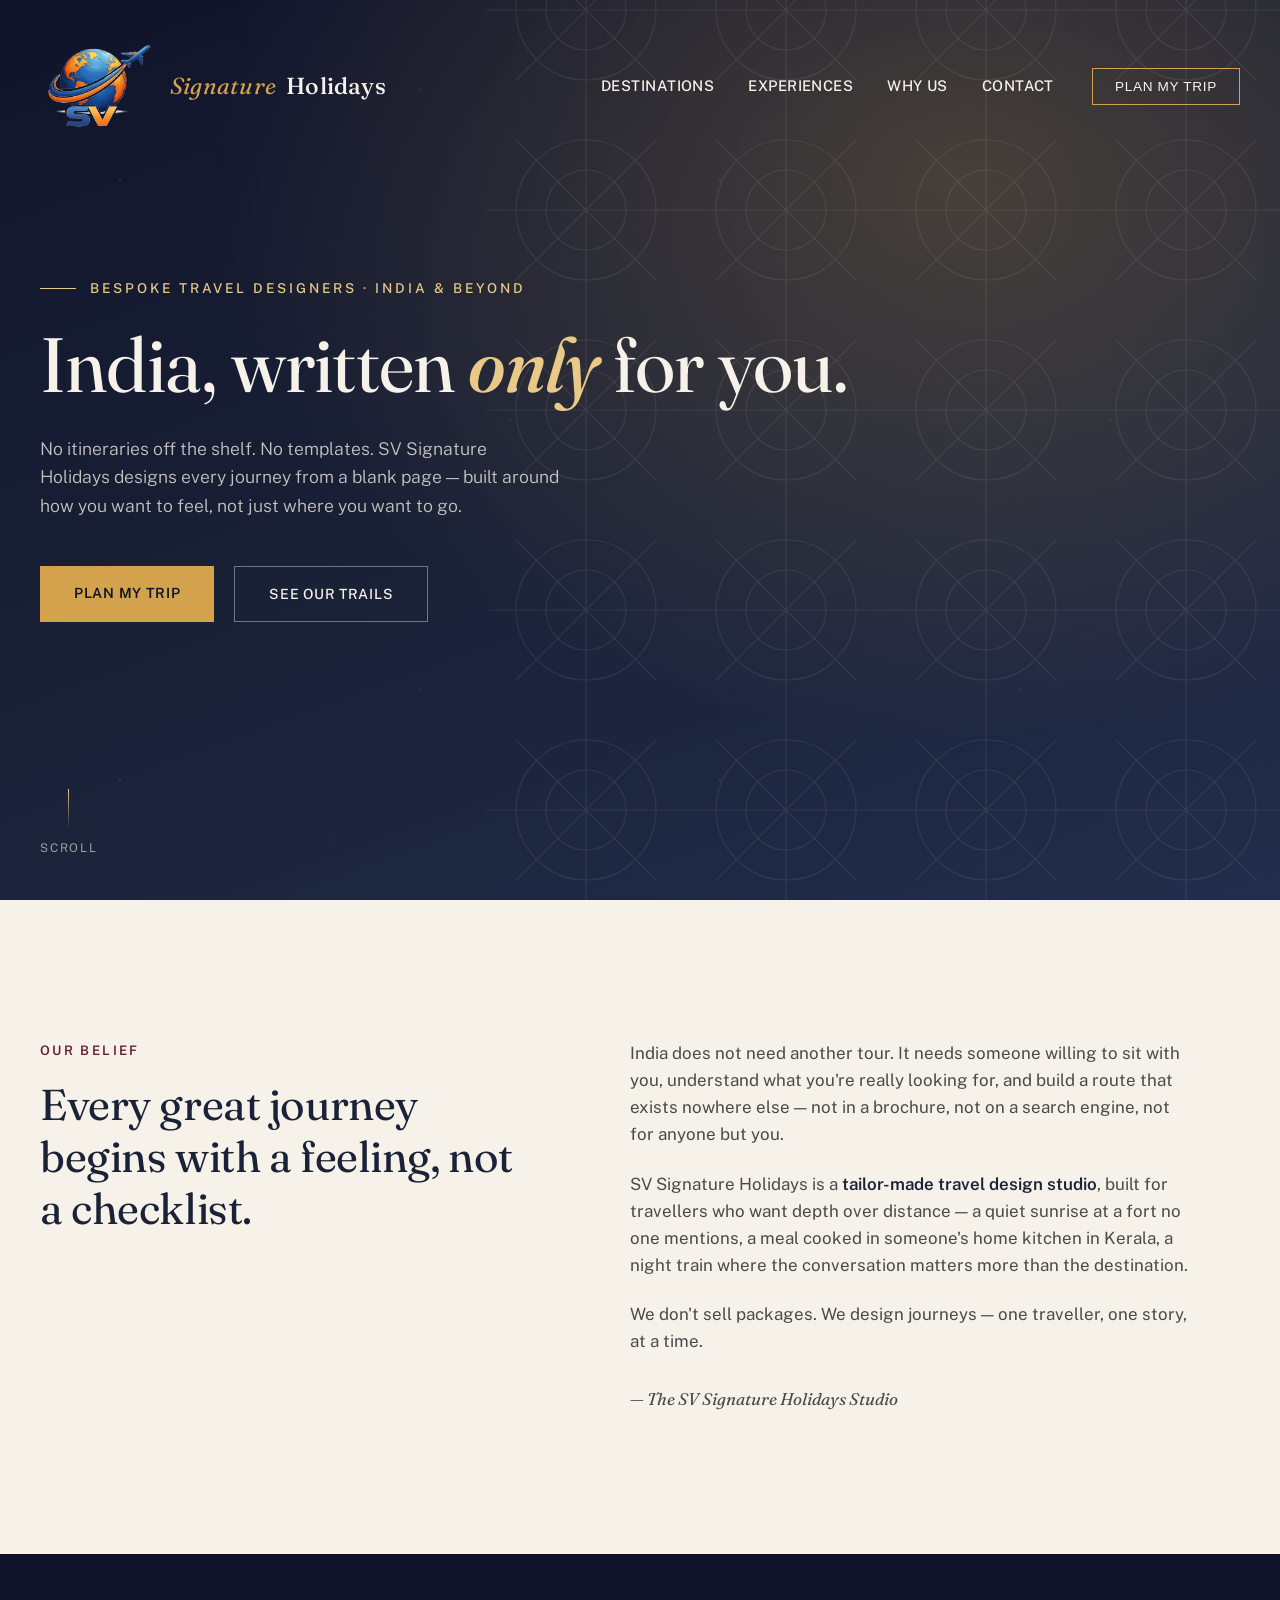
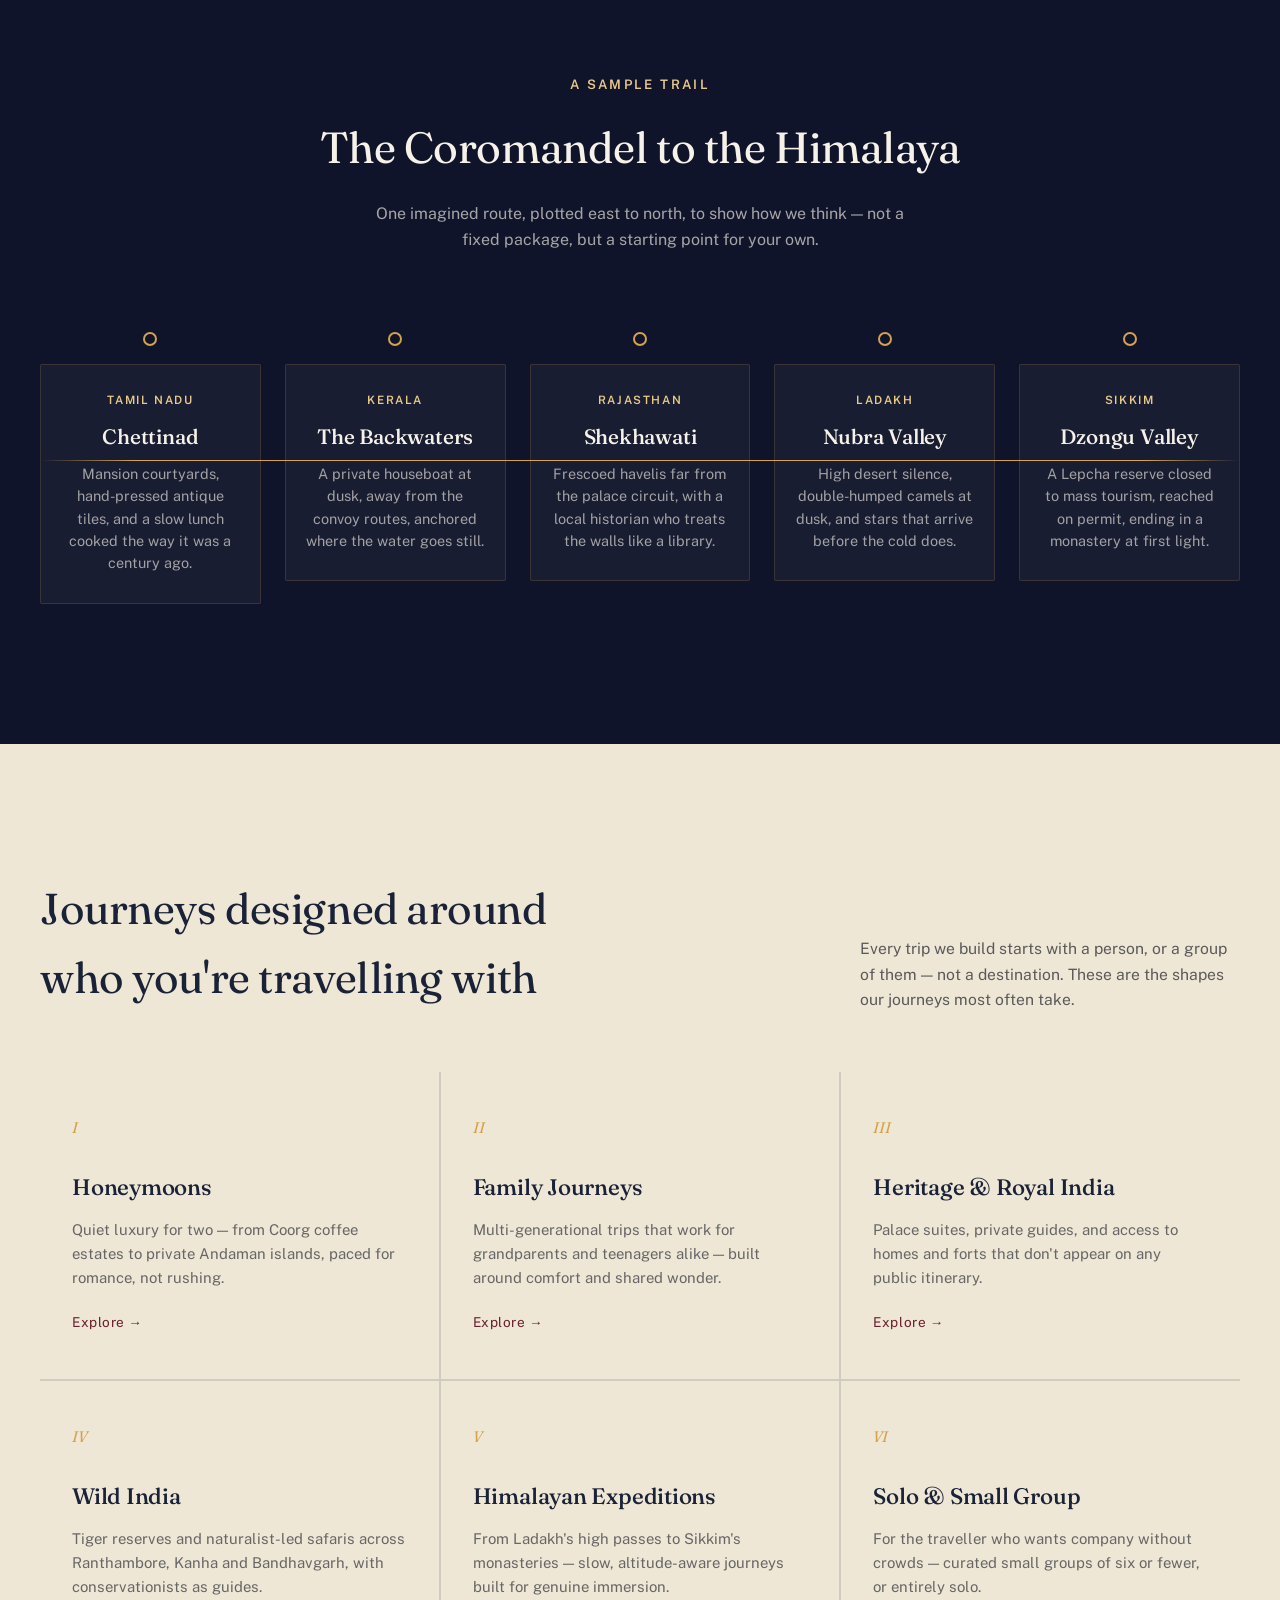
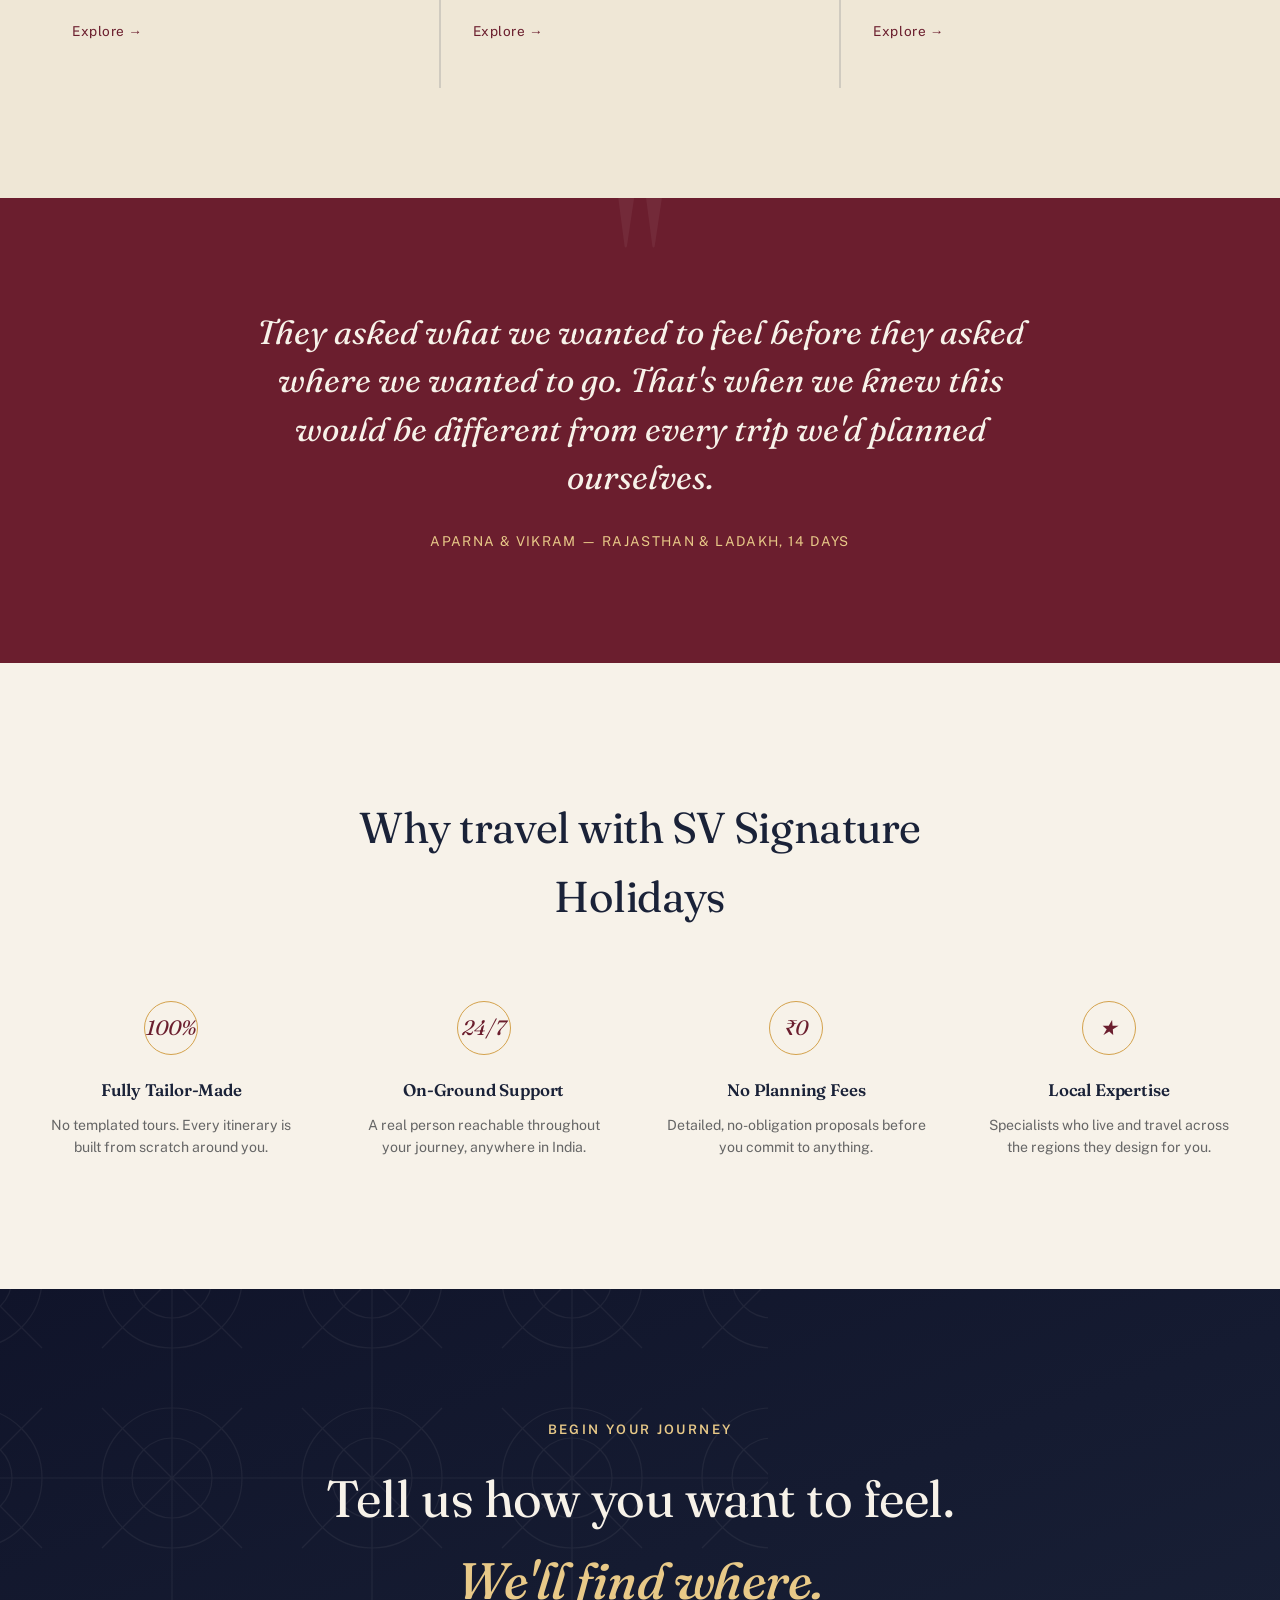
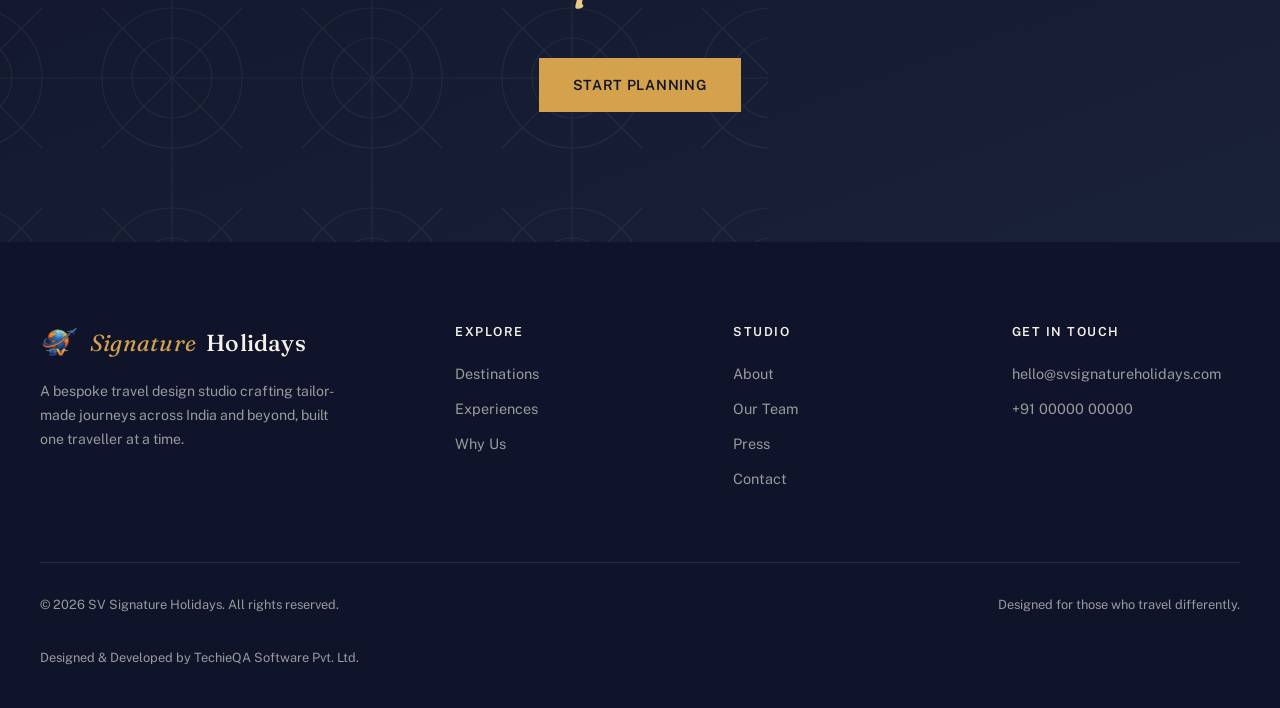
==== commit 7f6725d9: "update the logo" ====
--- a/index.html
+++ b/index.html
@@ -4,6 +4,11 @@
 <meta charset="UTF-8">
 <meta name="viewport" content="width=device-width, initial-scale=1.0">
 <title>SV Signature Holidays — Bespoke Luxury Travel, Crafted Across India</title>
+<link rel="icon" href="assets/favicon.ico" sizes="any">
+<link rel="icon" type="image/png" sizes="32x32" href="assets/favicon-32.png">
+<link rel="icon" type="image/png" sizes="16x16" href="assets/favicon-16.png">
+<link rel="icon" type="image/png" sizes="192x192" href="assets/favicon-192.png">
+<link rel="apple-touch-icon" sizes="180x180" href="assets/apple-touch-icon.png">
 <link rel="preconnect" href="https://fonts.googleapis.com">
 <link rel="preconnect" href="https://fonts.gstatic.com" crossorigin>
 <link href="https://fonts.googleapis.com/css2?family=Fraunces:ital,opsz,wght@0,9..144,300;0,9..144,400;0,9..144,500;0,9..144,600;1,9..144,400;1,9..144,500&family=Public+Sans:wght@300;400;500;600;700&display=swap" rel="stylesheet">
@@ -69,10 +74,13 @@
     color:var(--ivory);
     letter-spacing:0.01em;
     transition:color .4s ease;
-    display:flex; align-items:baseline; gap:8px;
+    display:flex; align-items:center; gap:10px;
   }
   header.scrolled .logo{color:var(--indigo);}
   .logo .mark{color:var(--gold); font-style:italic; font-weight:400;}
+  .logo img{height:40px; width:auto; display:block;}
+  header .logo img{height:120px; transition:height .4s ease;}
+  header.scrolled .logo img{height:52px;}
   nav{display:flex; align-items:center; gap:38px;}
   nav a.nav-link{
     color:var(--ivory);
@@ -449,7 +457,7 @@
 <body>
 
 <header id="siteHeader">
-  <a href="#top" class="logo">SV <span class="mark">Signature</span> Holidays</a>
+  <a href="#top" class="logo"><img src="assets/logo-mark.png" alt="SV Signature Holidays"> <span class="mark">Signature</span> Holidays</a>
   <nav>
     <div class="nav-links">
       <a class="nav-link" href="#trail">Destinations</a>
@@ -640,7 +648,7 @@
   <div class="wrap">
     <div class="footer-grid">
       <div>
-        <a href="#top" class="logo">SV <span class="mark">Signature</span> Holidays</a>
+        <a href="#top" class="logo"><img src="assets/logo-mark.png" alt="SV Signature Holidays"> <span class="mark">Signature</span> Holidays</a>
         <p>A bespoke travel design studio crafting tailor-made journeys across India and beyond, built one traveller at a time.</p>
       </div>
       <div>
@@ -671,6 +679,9 @@
     <div class="footer-bottom">
       <span>© 2026 SV Signature Holidays. All rights reserved.</span>
       <span>Designed for those who travel differently.</span>
+    </div>
+    <div class="footer-bottom">
+      <span>Designed &amp; Developed by TechieQA Software Pvt. Ltd.</span>
     </div>
   </div>
 </footer>
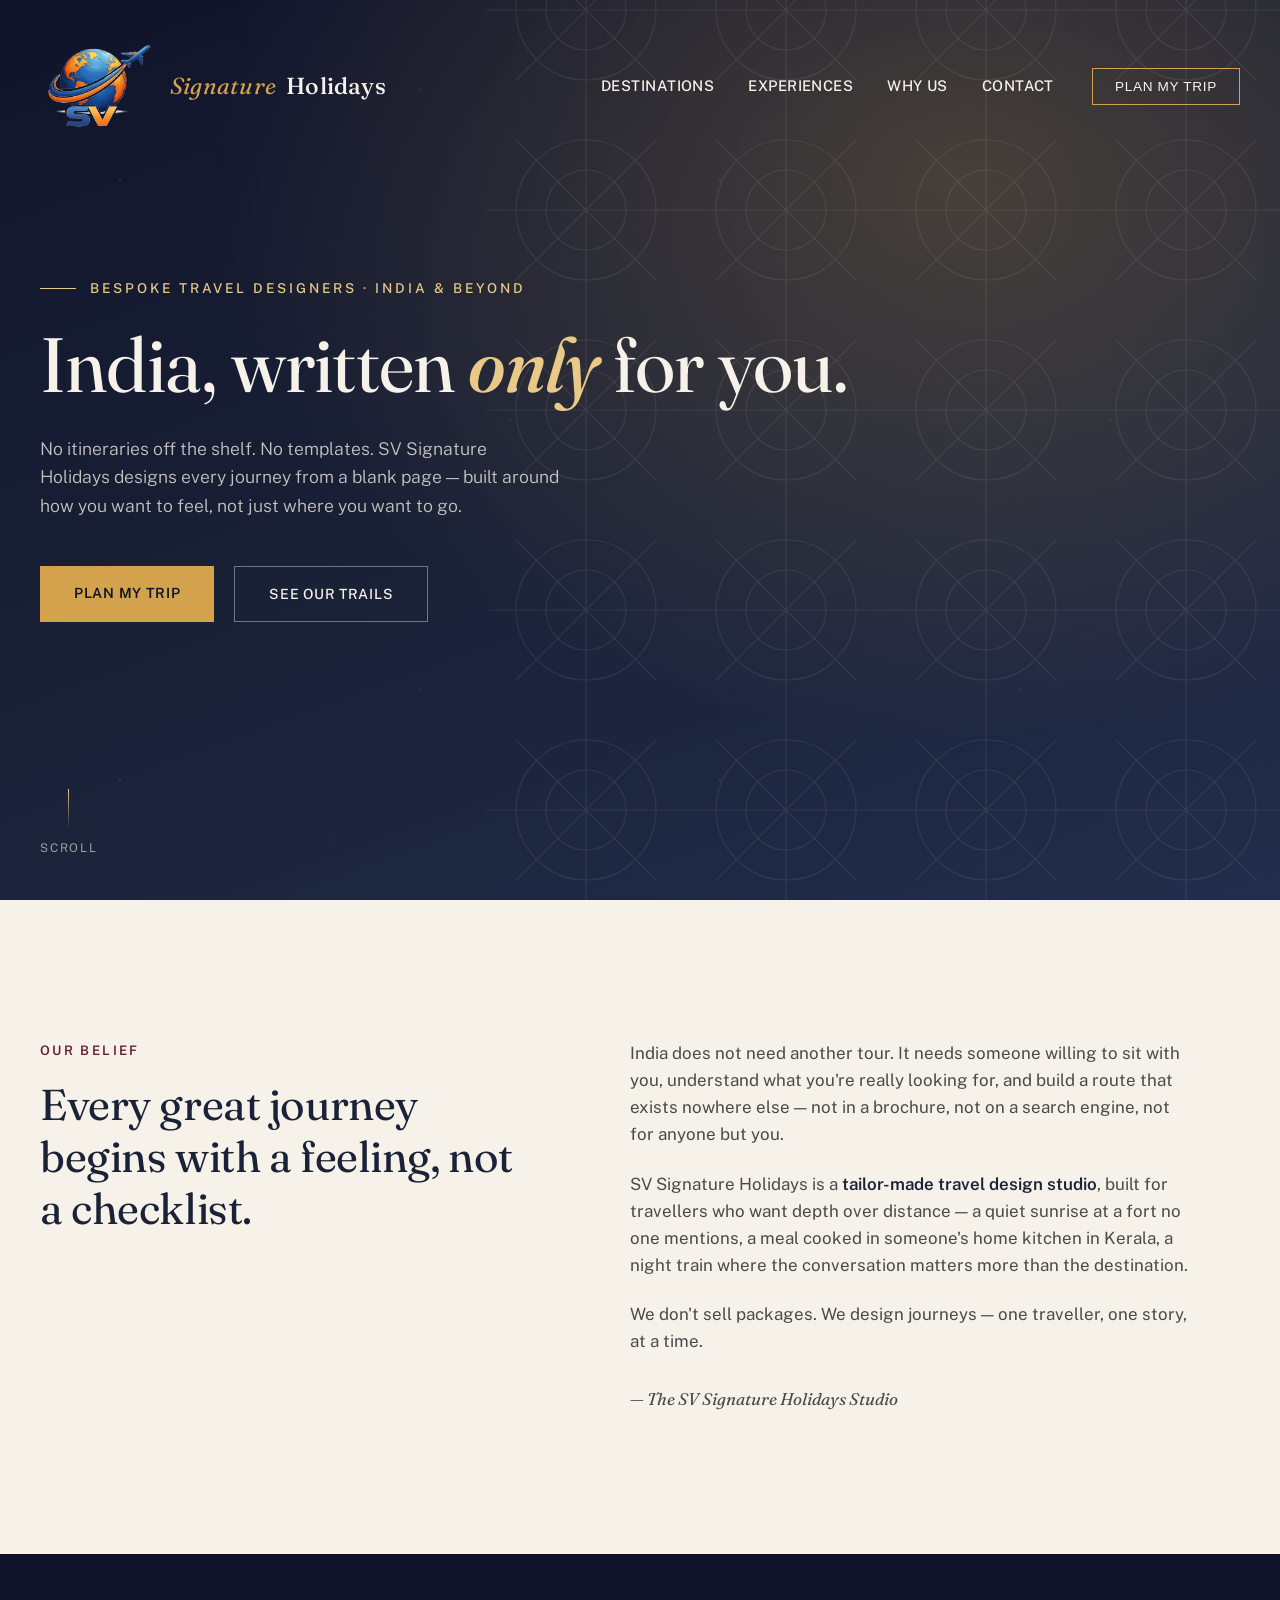
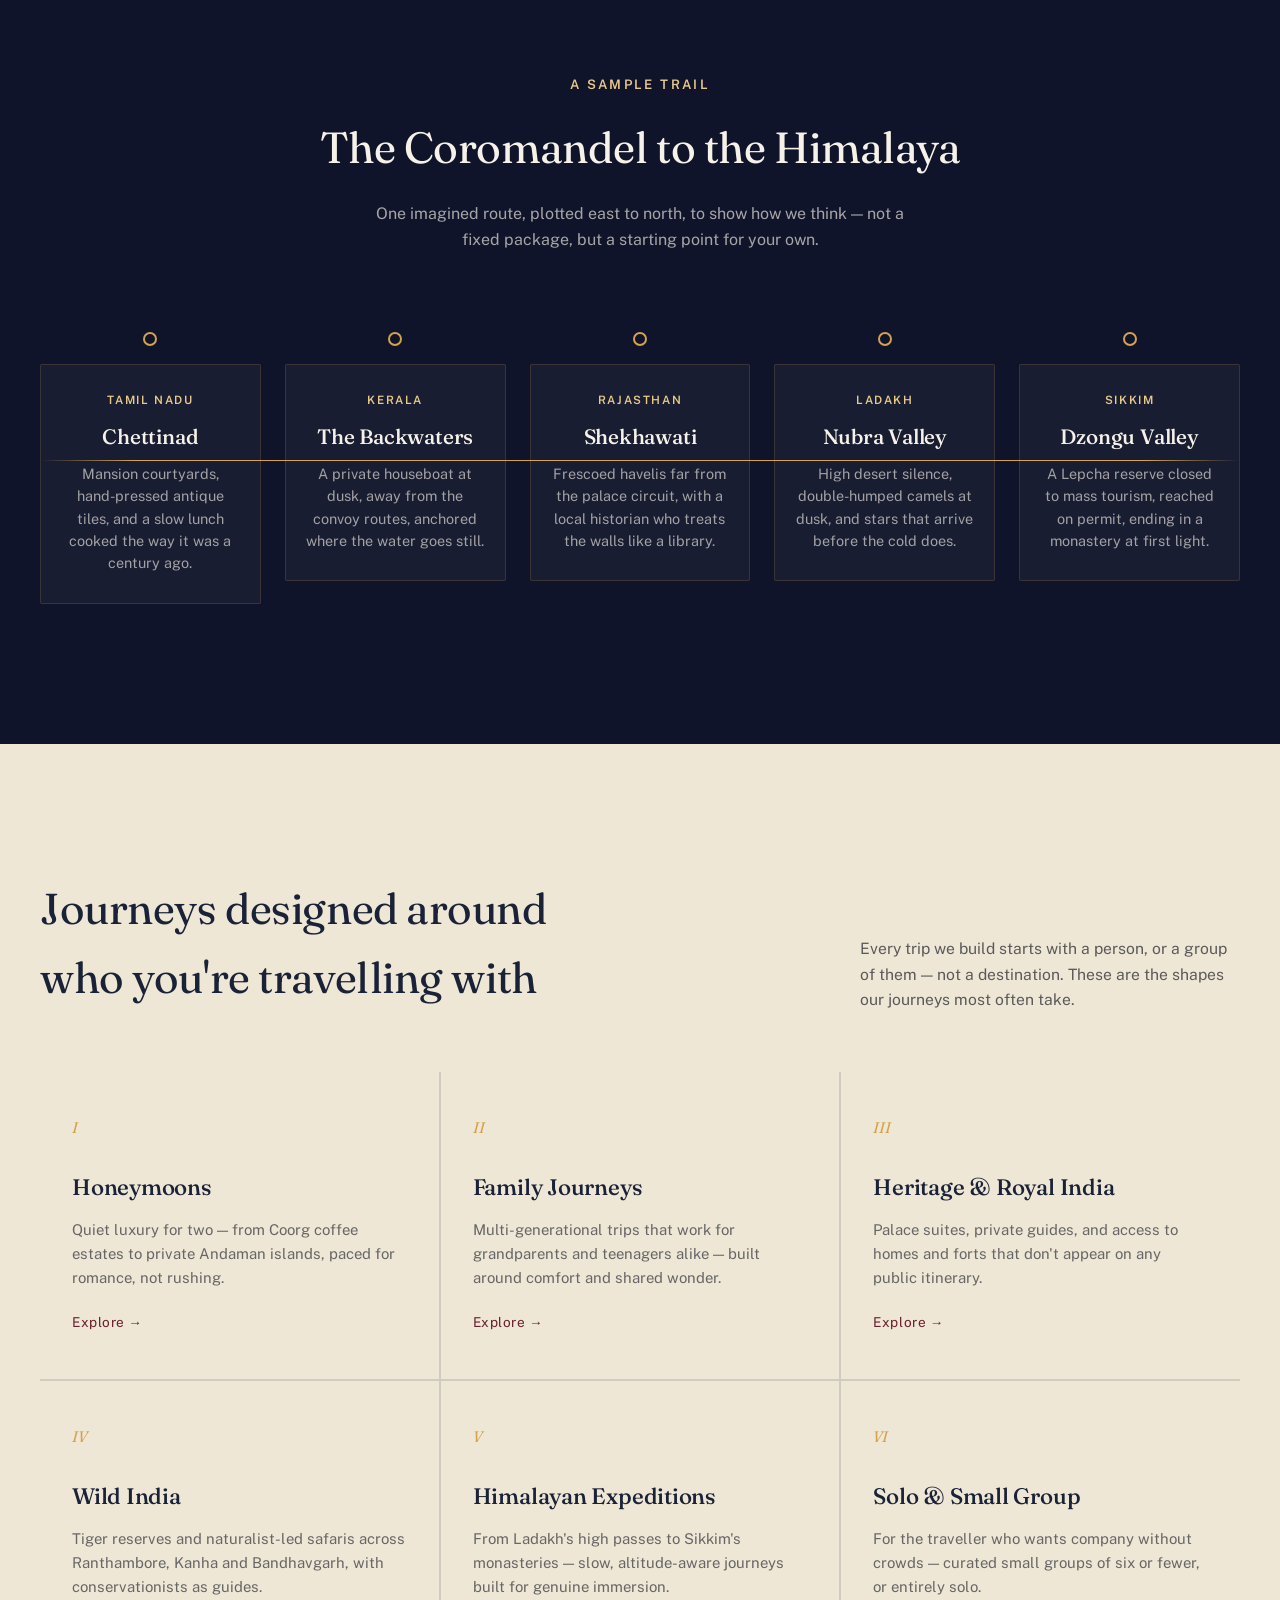
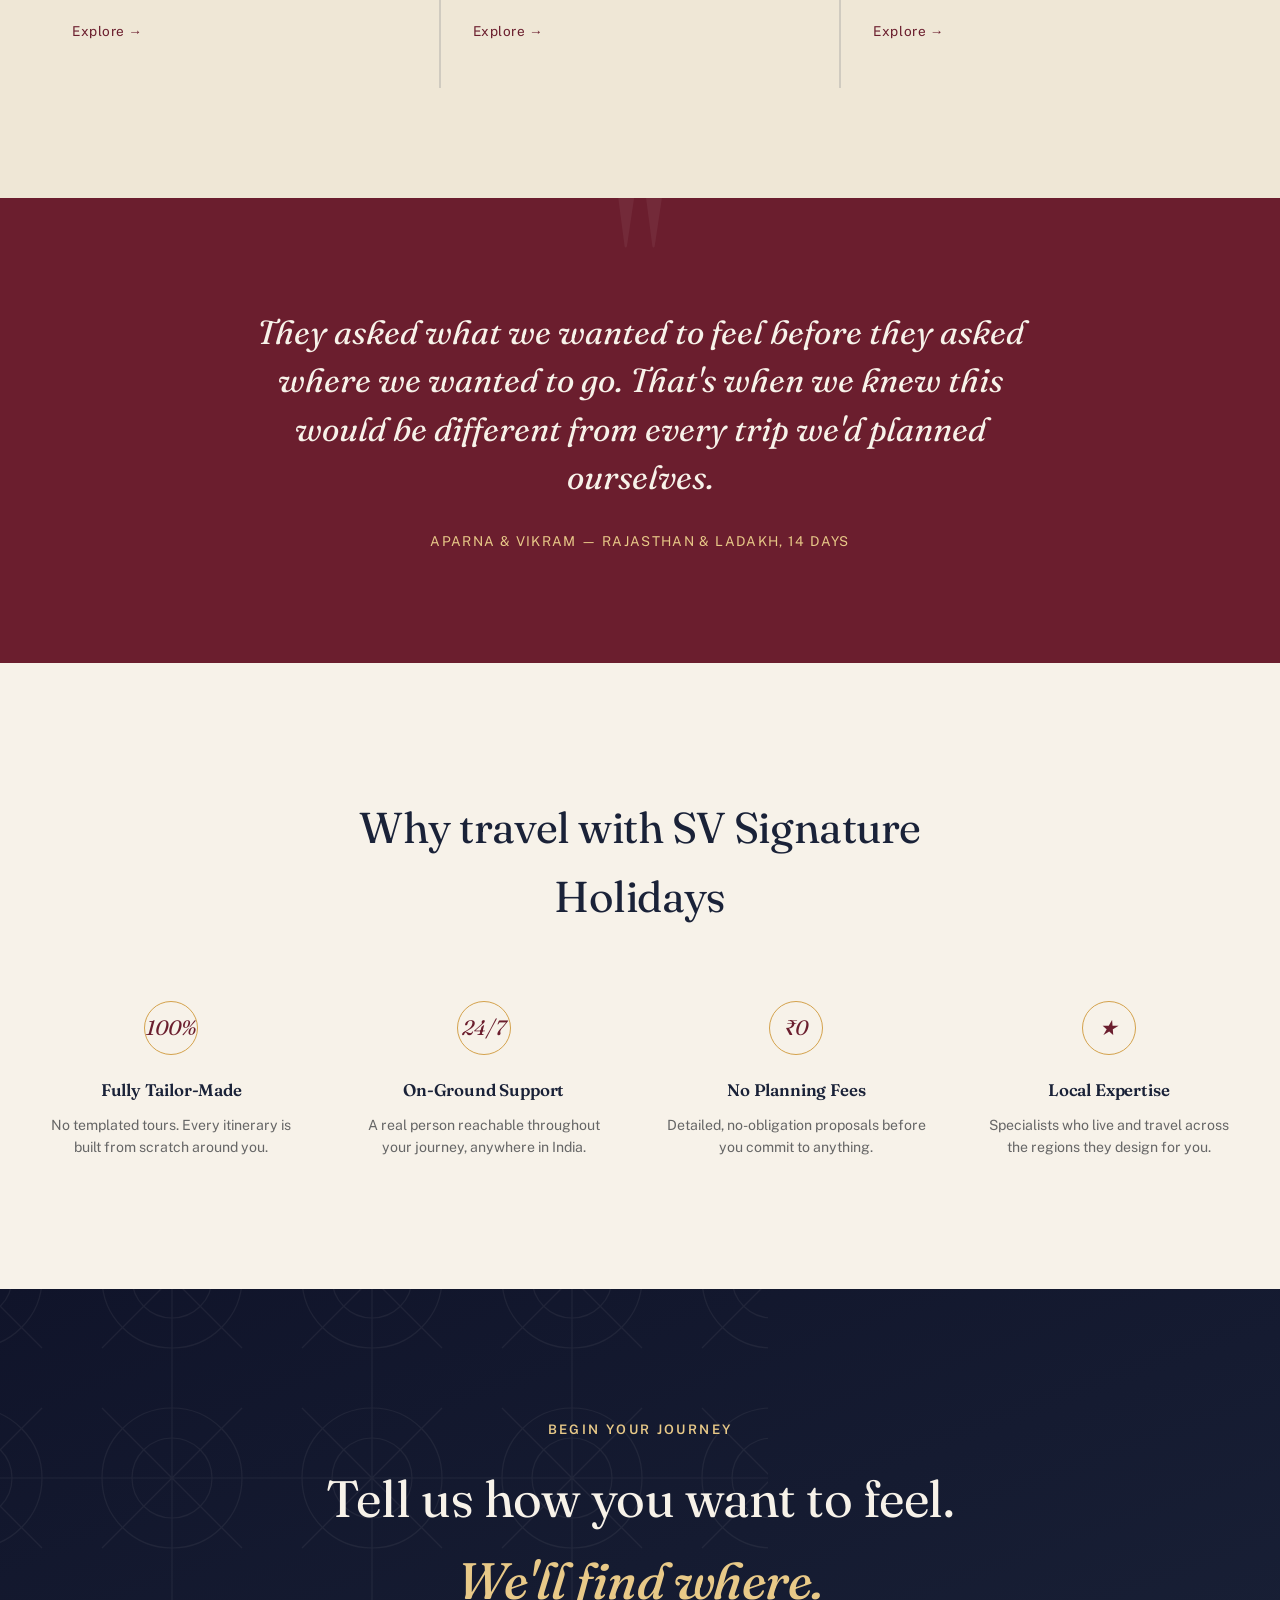
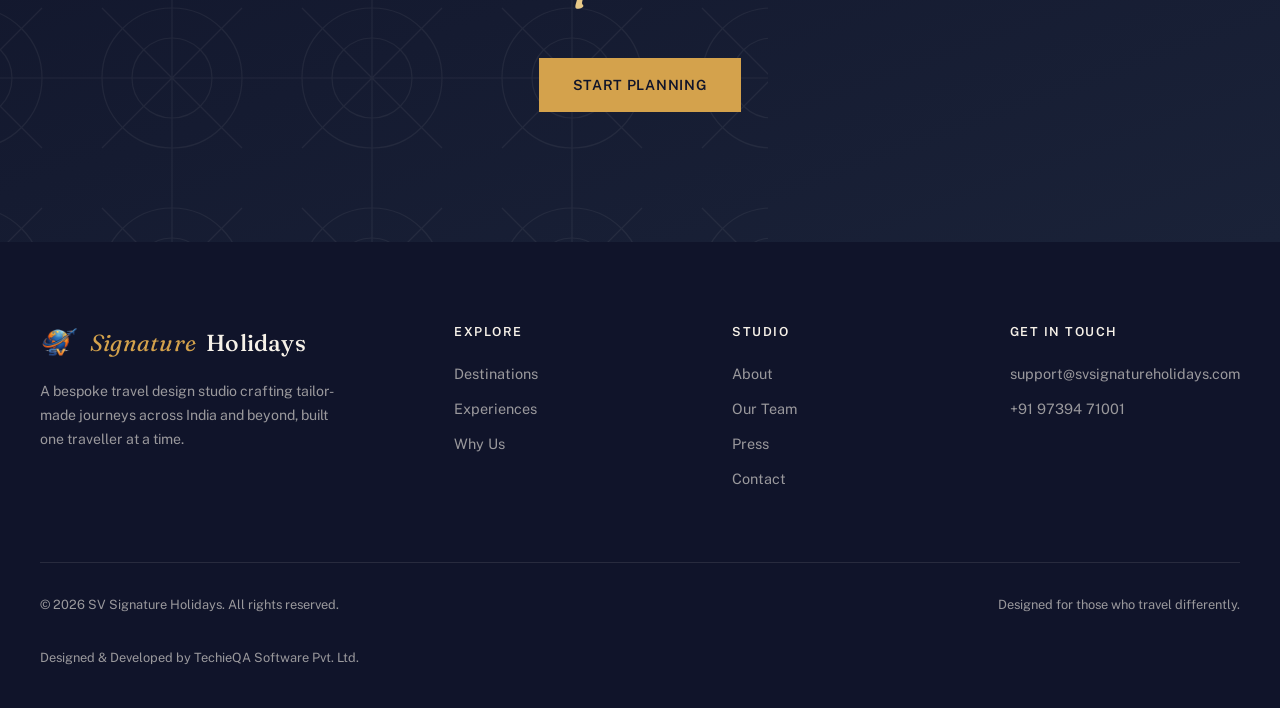
==== commit 3e154aa5: "added live counter for site" ====
--- a/index.html
+++ b/index.html
@@ -12,447 +12,7 @@
 <link rel="preconnect" href="https://fonts.googleapis.com">
 <link rel="preconnect" href="https://fonts.gstatic.com" crossorigin>
 <link href="https://fonts.googleapis.com/css2?family=Fraunces:ital,opsz,wght@0,9..144,300;0,9..144,400;0,9..144,500;0,9..144,600;1,9..144,400;1,9..144,500&family=Public+Sans:wght@300;400;500;600;700&display=swap" rel="stylesheet">
-<style>
-  :root{
-    --indigo:#1A2238;
-    --indigo-deep:#10142A;
-    --gold:#D4A24C;
-    --gold-soft:#E8C988;
-    --ivory:#F7F2E9;
-    --ivory-dim:#EFE7D6;
-    --maroon:#6B1E2E;
-    --charcoal:#2B2B2B;
-    --line:rgba(26,34,56,0.14);
-  }
-  *{margin:0;padding:0;box-sizing:border-box;}
-  html{scroll-behavior:smooth;}
-  body{
-    background:var(--ivory);
-    color:var(--charcoal);
-    font-family:'Public Sans', sans-serif;
-    font-weight:400;
-    line-height:1.6;
-    overflow-x:hidden;
-  }
-  h1,h2,h3,h4{
-    font-family:'Fraunces', serif;
-    font-weight:500;
-    color:var(--indigo);
-    letter-spacing:-0.01em;
-  }
-  a{color:inherit; text-decoration:none;}
-  img{max-width:100%; display:block;}
-  .wrap{max-width:1280px; margin:0 auto; padding:0 40px;}
-  @media (max-width:700px){ .wrap{padding:0 22px;} }
-
-  /* ===== Focus visibility ===== */
-  a:focus-visible, button:focus-visible{
-    outline:2px solid var(--gold); outline-offset:3px;
-  }
-
-  @media (prefers-reduced-motion: reduce){
-    *{animation-duration:0.001ms !important; animation-iteration-count:1 !important; transition-duration:0.001ms !important; scroll-behavior:auto !important;}
-  }
-
-  /* ===== Header ===== */
-  header{
-    position:fixed; top:0; left:0; right:0; z-index:200;
-    display:flex; align-items:center; justify-content:space-between;
-    padding:26px 40px;
-    transition:background 0.4s ease, padding 0.4s ease, box-shadow .4s ease;
-  }
-  header.scrolled{
-    background:rgba(247,242,233,0.92);
-    backdrop-filter:blur(10px);
-    padding:14px 40px;
-    box-shadow:0 1px 0 var(--line);
-  }
-  .logo{
-    font-family:'Fraunces', serif;
-    font-size:1.45rem;
-    font-weight:500;
-    color:var(--ivory);
-    letter-spacing:0.01em;
-    transition:color .4s ease;
-    display:flex; align-items:center; gap:10px;
-  }
-  header.scrolled .logo{color:var(--indigo);}
-  .logo .mark{color:var(--gold); font-style:italic; font-weight:400;}
-  .logo img{height:40px; width:auto; display:block;}
-  header .logo img{height:120px; transition:height .4s ease;}
-  header.scrolled .logo img{height:52px;}
-  nav{display:flex; align-items:center; gap:38px;}
-  nav a.nav-link{
-    color:var(--ivory);
-    font-size:0.92rem;
-    letter-spacing:0.03em;
-    text-transform:uppercase;
-    font-weight:500;
-    position:relative;
-    transition:color .4s ease;
-  }
-  header.scrolled nav a.nav-link{color:var(--indigo);}
-  nav a.nav-link::after{
-    content:''; position:absolute; left:0; bottom:-6px; height:1px; width:0;
-    background:var(--gold); transition:width .3s ease;
-  }
-  nav a.nav-link:hover::after{width:100%;}
-  .nav-links{display:flex; gap:34px;}
-  @media (max-width:900px){ .nav-links{display:none;} }
-  .enquire-btn{
-    border:1px solid var(--gold);
-    color:var(--ivory);
-    background:transparent;
-    padding:10px 22px;
-    font-size:0.85rem;
-    letter-spacing:0.05em;
-    text-transform:uppercase;
-    transition:all .35s ease;
-    font-weight:500;
-    cursor:pointer;
-  }
-  header.scrolled .enquire-btn{color:var(--indigo); border-color:var(--indigo);}
-  .enquire-btn:hover{background:var(--gold); color:var(--indigo-deep); border-color:var(--gold);}
-
-  /* ===== Hero ===== */
-  .hero{
-    position:relative;
-    min-height:100vh;
-    display:flex; align-items:center;
-    background:
-      radial-gradient(ellipse at 75% 20%, rgba(212,162,76,0.25), transparent 55%),
-      linear-gradient(160deg, var(--indigo-deep) 0%, var(--indigo) 55%, #232c4a 100%);
-    overflow:hidden;
-  }
-  .hero::before{
-    content:'';
-    position:absolute; inset:0;
-    background-image:
-      radial-gradient(1px 1px at 20% 30%, rgba(247,242,233,0.5), transparent),
-      radial-gradient(1px 1px at 70% 15%, rgba(247,242,233,0.4), transparent),
-      radial-gradient(1px 1px at 40% 60%, rgba(247,242,233,0.3), transparent),
-      radial-gradient(1px 1px at 85% 70%, rgba(247,242,233,0.4), transparent),
-      radial-gradient(1px 1px at 10% 80%, rgba(247,242,233,0.3), transparent),
-      radial-gradient(1px 1px at 55% 40%, rgba(247,242,233,0.35), transparent);
-    background-size:600px 600px;
-    opacity:0.6;
-  }
-  .hero-jali{
-    position:absolute; right:-8%; top:-10%; width:70%; height:140%;
-    opacity:0.08;
-    background-image: url("data:image/svg+xml,%3Csvg xmlns='http://www.w3.org/2000/svg' width='200' height='200'%3E%3Cg fill='none' stroke='%23F7F2E9' stroke-width='1.2'%3E%3Ccircle cx='100' cy='100' r='70'/%3E%3Ccircle cx='100' cy='100' r='40'/%3E%3Cpath d='M100 0 L100 200 M0 100 L200 100 M30 30 L170 170 M170 30 L30 170'/%3E%3C/g%3E%3C/svg%3E");
-    background-size:200px 200px;
-  }
-  .hero-content{
-    position:relative; z-index:2;
-    max-width:1280px; margin:0 auto;
-    padding:0 40px;
-    width:100%;
-  }
-  .hero-eyebrow{
-    color:var(--gold-soft);
-    font-size:0.85rem;
-    letter-spacing:0.22em;
-    text-transform:uppercase;
-    margin-bottom:26px;
-    display:flex; align-items:center; gap:14px;
-    font-weight:500;
-  }
-  .hero-eyebrow::before{
-    content:''; width:36px; height:1px; background:var(--gold-soft);
-  }
-  .hero h1{
-    color:var(--ivory);
-    font-size:clamp(2.6rem, 6vw, 5.4rem);
-    line-height:1.04;
-    font-weight:400;
-    max-width:880px;
-    margin-bottom:30px;
-  }
-  .hero h1 em{
-    font-style:italic; color:var(--gold-soft); font-weight:500;
-  }
-  .hero-sub{
-    color:rgba(247,242,233,0.78);
-    font-size:1.1rem;
-    max-width:520px;
-    margin-bottom:46px;
-    font-weight:300;
-  }
-  .hero-ctas{display:flex; gap:20px; flex-wrap:wrap;}
-  .btn-primary{
-    background:var(--gold);
-    color:var(--indigo-deep);
-    padding:16px 34px;
-    font-size:0.88rem;
-    letter-spacing:0.05em;
-    text-transform:uppercase;
-    font-weight:600;
-    transition:all .35s ease;
-    display:inline-block;
-  }
-  .btn-primary:hover{background:var(--gold-soft); transform:translateY(-2px);}
-  .btn-ghost{
-    border:1px solid rgba(247,242,233,0.4);
-    color:var(--ivory);
-    padding:16px 34px;
-    font-size:0.88rem;
-    letter-spacing:0.05em;
-    text-transform:uppercase;
-    font-weight:500;
-    transition:all .35s ease;
-    display:inline-block;
-  }
-  .btn-ghost:hover{border-color:var(--ivory); background:rgba(247,242,233,0.06);}
-
-  .scroll-cue{
-    position:absolute; bottom:42px; left:40px; z-index:2;
-    color:rgba(247,242,233,0.6);
-    font-size:0.75rem; letter-spacing:0.15em; text-transform:uppercase;
-    display:flex; flex-direction:column; align-items:center; gap:10px;
-  }
-  .scroll-cue .line{width:1px; height:40px; background:linear-gradient(to bottom, var(--gold-soft), transparent); animation:pulse 2.4s ease-in-out infinite;}
-  @keyframes pulse{0%,100%{opacity:0.3;} 50%{opacity:1;}}
-
-  /* ===== Intro / Philosophy ===== */
-  .philosophy{
-    padding:140px 0 120px;
-    background:var(--ivory);
-  }
-  .philosophy .wrap{
-    display:grid; grid-template-columns:0.9fr 1.1fr; gap:90px; align-items:start;
-  }
-  @media (max-width:900px){ .philosophy .wrap{grid-template-columns:1fr; gap:40px;} }
-  .philosophy-label{
-    color:var(--maroon);
-    font-size:0.82rem;
-    letter-spacing:0.18em;
-    text-transform:uppercase;
-    font-weight:600;
-    margin-bottom:18px;
-  }
-  .philosophy h2{
-    font-size:clamp(1.9rem, 3.4vw, 2.7rem);
-    line-height:1.2;
-    font-weight:400;
-  }
-  .philosophy-body p{
-    font-size:1.06rem;
-    color:#4a4a4a;
-    margin-bottom:22px;
-    max-width:560px;
-  }
-  .philosophy-body strong{color:var(--indigo); font-weight:600;}
-  .signoff{
-    margin-top:30px;
-    font-family:'Fraunces', serif;
-    font-style:italic;
-    font-size:1.2rem;
-    color:var(--maroon);
-  }
-
-  /* ===== Signature: The Trail (journey strip) ===== */
-  .trail-section{
-    background:var(--indigo-deep);
-    padding:120px 0 100px;
-    position:relative;
-    overflow:hidden;
-  }
-  .trail-header{
-    text-align:center; margin-bottom:80px; position:relative; z-index:2;
-  }
-  .trail-header .philosophy-label{color:var(--gold-soft); text-align:center;}
-  .trail-header h2{color:var(--ivory); font-size:clamp(1.9rem,3.4vw,2.8rem); font-weight:400; max-width:700px; margin:0 auto;}
-  .trail-header p{color:rgba(247,242,233,0.65); max-width:560px; margin:18px auto 0; font-size:1rem;}
-
-  .trail-track{
-    position:relative;
-    max-width:1280px; margin:0 auto;
-    padding:0 40px 40px;
-  }
-  .trail-line{
-    position:absolute;
-    top:128px; left:40px; right:40px;
-    height:1px;
-    background:linear-gradient(90deg, transparent, var(--gold) 8%, var(--gold) 92%, transparent);
-  }
-  @media (max-width:900px){ .trail-line{display:none;} }
-  .trail-stops{
-    display:grid; grid-template-columns:repeat(5,1fr); gap:24px;
-    position:relative; z-index:2;
-  }
-  @media (max-width:1100px){ .trail-stops{grid-template-columns:repeat(2,1fr);} }
-  @media (max-width:600px){ .trail-stops{grid-template-columns:1fr;} }
-  .stop{
-    display:flex; flex-direction:column; align-items:center; text-align:center;
-    padding-top:0;
-  }
-  .stop-dot{
-    width:14px; height:14px; border-radius:50%;
-    background:var(--indigo-deep);
-    border:2px solid var(--gold);
-    margin-bottom:18px;
-    position:relative;
-    transition:transform .3s ease, background .3s ease;
-  }
-  .stop:hover .stop-dot{background:var(--gold); transform:scale(1.3);}
-  .stop-card{
-    background:rgba(247,242,233,0.04);
-    border:1px solid rgba(212,162,76,0.18);
-    border-radius:2px;
-    padding:26px 20px 28px;
-    width:100%;
-    transition:border-color .3s ease, background .3s ease, transform .3s ease;
-  }
-  .stop:hover .stop-card{
-    border-color:rgba(212,162,76,0.55);
-    background:rgba(247,242,233,0.07);
-    transform:translateY(-6px);
-  }
-  .stop-region{
-    color:var(--gold-soft);
-    font-size:0.72rem; letter-spacing:0.14em; text-transform:uppercase;
-    margin-bottom:10px; font-weight:600;
-  }
-  .stop-card h3{
-    color:var(--ivory); font-size:1.3rem; font-weight:500; margin-bottom:10px;
-  }
-  .stop-card p{
-    color:rgba(247,242,233,0.62); font-size:0.9rem; line-height:1.55;
-  }
-
-  /* ===== Experiences grid ===== */
-  .experiences{
-    padding:130px 0 110px;
-    background:var(--ivory-dim);
-  }
-  .exp-top{
-    display:flex; justify-content:space-between; align-items:flex-end; margin-bottom:60px; gap:30px; flex-wrap:wrap;
-  }
-  .exp-top h2{font-size:clamp(1.9rem,3.4vw,2.7rem); font-weight:400; max-width:560px;}
-  .exp-top p{max-width:380px; color:#5a5a5a; font-size:0.98rem;}
-  .exp-grid{
-    display:grid; grid-template-columns:repeat(3,1fr); gap:2px;
-    background:var(--line);
-  }
-  @media (max-width:900px){ .exp-grid{grid-template-columns:repeat(2,1fr);} }
-  @media (max-width:560px){ .exp-grid{grid-template-columns:1fr;} }
-  .exp-card{
-    background:var(--ivory-dim);
-    padding:44px 32px;
-    transition:background .35s ease;
-    position:relative;
-    cursor:pointer;
-  }
-  .exp-card:hover{background:var(--indigo);}
-  .exp-card:hover h3, .exp-card:hover p, .exp-card:hover .exp-num{color:var(--ivory);}
-  .exp-card:hover .exp-arrow{color:var(--gold-soft); transform:translateX(4px);}
-  .exp-num{
-    font-family:'Fraunces', serif; font-style:italic;
-    color:var(--gold); font-size:0.95rem; margin-bottom:30px; display:block;
-    transition:color .35s ease;
-  }
-  .exp-card h3{font-size:1.4rem; font-weight:500; margin-bottom:12px; transition:color .35s ease;}
-  .exp-card p{font-size:0.93rem; color:#666; line-height:1.6; margin-bottom:20px; transition:color .35s ease;}
-  .exp-arrow{color:var(--maroon); font-size:0.85rem; letter-spacing:0.04em; transition:all .3s ease; display:inline-block;}
-
-  /* ===== Testimonial band ===== */
-  .testimonial-band{
-    background:var(--maroon);
-    padding:110px 0;
-    position:relative;
-    overflow:hidden;
-  }
-  .testimonial-band::before{
-    content:'"';
-    position:absolute; top:-40px; left:50%; transform:translateX(-50%);
-    font-family:'Fraunces', serif; font-size:14rem; color:rgba(247,242,233,0.06);
-    line-height:1;
-  }
-  .testimonial-band .wrap{max-width:880px; text-align:center; position:relative; z-index:2;}
-  .testimonial-band p.quote{
-    font-family:'Fraunces', serif;
-    font-size:clamp(1.4rem, 2.6vw, 2.1rem);
-    color:var(--ivory);
-    font-weight:400; font-style:italic;
-    line-height:1.45;
-    margin-bottom:30px;
-  }
-  .testimonial-band .attribution{
-    color:var(--gold-soft); font-size:0.85rem; letter-spacing:0.1em; text-transform:uppercase;
-  }
-
-  /* ===== Why us ===== */
-  .why{
-    padding:130px 0;
-    background:var(--ivory);
-  }
-  .why-top{text-align:center; max-width:640px; margin:0 auto 70px;}
-  .why-top h2{font-size:clamp(1.9rem,3.4vw,2.7rem); font-weight:400;}
-  .why-grid{
-    display:grid; grid-template-columns:repeat(4,1fr); gap:50px;
-  }
-  @media (max-width:900px){ .why-grid{grid-template-columns:repeat(2,1fr); gap:40px;} }
-  @media (max-width:560px){ .why-grid{grid-template-columns:1fr;} }
-  .why-item{text-align:center;}
-  .why-icon{
-    width:54px; height:54px; margin:0 auto 22px;
-    border:1px solid var(--gold); border-radius:50%;
-    display:flex; align-items:center; justify-content:center;
-    color:var(--maroon); font-family:'Fraunces',serif; font-style:italic; font-size:1.3rem;
-  }
-  .why-item h4{font-size:1.05rem; font-weight:600; margin-bottom:10px;}
-  .why-item p{font-size:0.88rem; color:#666;}
-
-  /* ===== CTA ===== */
-  .cta-final{
-    background:linear-gradient(160deg, var(--indigo-deep), var(--indigo));
-    padding:130px 0;
-    text-align:center;
-    position:relative;
-    overflow:hidden;
-  }
-  .cta-final .hero-jali{opacity:0.06; right:auto; left:-10%; top:-20%;}
-  .cta-final .wrap{position:relative; z-index:2;}
-  .cta-final .philosophy-label{color:var(--gold-soft); text-align:center;}
-  .cta-final h2{
-    color:var(--ivory); font-size:clamp(2rem,4vw,3.2rem); font-weight:400; max-width:700px; margin:0 auto 36px;
-  }
-  .cta-final h2 em{color:var(--gold-soft); font-style:italic; font-weight:500;}
-
-  /* ===== Footer ===== */
-  footer{
-    background:var(--indigo-deep);
-    color:rgba(247,242,233,0.6);
-    padding:80px 0 40px;
-    font-size:0.9rem;
-  }
-  .footer-grid{
-    display:grid; grid-template-columns:1.6fr 1fr 1fr 1fr; gap:50px;
-    padding-bottom:60px;
-    border-bottom:1px solid rgba(247,242,233,0.1);
-  }
-  @media (max-width:800px){ .footer-grid{grid-template-columns:1fr 1fr; gap:36px;} }
-  @media (max-width:480px){ .footer-grid{grid-template-columns:1fr;} }
-  .footer-grid .logo{color:var(--ivory); margin-bottom:18px;}
-  .footer-grid p{max-width:300px; line-height:1.7; font-size:0.88rem;}
-  footer h5{
-    color:var(--ivory); font-size:0.78rem; letter-spacing:0.12em; text-transform:uppercase;
-    margin-bottom:20px; font-weight:600; font-family:'Public Sans', sans-serif;
-  }
-  footer ul{list-style:none;}
-  footer ul li{margin-bottom:12px;}
-  footer ul li a{transition:color .3s ease;}
-  footer ul li a:hover{color:var(--gold-soft);}
-  .footer-bottom{
-    display:flex; justify-content:space-between; align-items:center; padding-top:32px; flex-wrap:wrap; gap:14px;
-    font-size:0.8rem;
-  }
-
-  /* fade-in on scroll */
-  .reveal{opacity:0; transform:translateY(24px); transition:opacity .8s ease, transform .8s ease;}
-  .reveal.is-visible{opacity:1; transform:translateY(0);}
-</style>
+<link rel="stylesheet" href="assets/css/style.css">
 </head>
 <body>
 
@@ -640,7 +200,7 @@
   <div class="wrap">
     <div class="philosophy-label">Begin Your Journey</div>
     <h2>Tell us how you want to feel. <em>We'll find where.</em></h2>
-    <a href="mailto:hello@svsignatureholidays.com" class="btn-primary">Start Planning</a>
+    <a href="mailto:support@svsignatureholidays.com" class="btn-primary">Start Planning</a>
   </div>
 </section>
 
@@ -671,14 +231,15 @@
       <div>
         <h5>Get in Touch</h5>
         <ul>
-          <li><a href="mailto:hello@svsignatureholidays.com">hello@svsignatureholidays.com</a></li>
-          <li><a href="tel:+910000000000">+91 00000 00000</a></li>
+          <li><a href="mailto:support@svsignatureholidays.com">support@svsignatureholidays.com</a></li>
+          <li><a href="tel:+919739471001">+91 97394 71001</a></li>
         </ul>
       </div>
     </div>
     <div class="footer-bottom">
       <span>© 2026 SV Signature Holidays. All rights reserved.</span>
       <span>Designed for those who travel differently.</span>
+      <span id="siteVisits" class="visit-count">Visitors: —</span>
     </div>
     <div class="footer-bottom">
       <span>Designed &amp; Developed by TechieQA Software Pvt. Ltd.</span>
@@ -686,24 +247,7 @@
   </div>
 </footer>
 
-<script>
-  const header = document.getElementById('siteHeader');
-  window.addEventListener('scroll', () => {
-    if (window.scrollY > 40) header.classList.add('scrolled');
-    else header.classList.remove('scrolled');
-  });
-
-  const revealEls = document.querySelectorAll('.reveal');
-  const io = new IntersectionObserver((entries) => {
-    entries.forEach(entry => {
-      if (entry.isIntersecting) {
-        entry.target.classList.add('is-visible');
-        io.unobserve(entry.target);
-      }
-    });
-  }, { threshold: 0.12 });
-  revealEls.forEach(el => io.observe(el));
-</script>
+<script src="assets/js/main.js"></script>
 
 </body>
 </html>
--- a/assets/css/style.css
+++ b/assets/css/style.css
@@ -0,0 +1,440 @@
+:root{
+  --indigo:#1A2238;
+  --indigo-deep:#10142A;
+  --gold:#D4A24C;
+  --gold-soft:#E8C988;
+  --ivory:#F7F2E9;
+  --ivory-dim:#EFE7D6;
+  --maroon:#6B1E2E;
+  --charcoal:#2B2B2B;
+  --line:rgba(26,34,56,0.14);
+}
+*{margin:0;padding:0;box-sizing:border-box;}
+html{scroll-behavior:smooth;}
+body{
+  background:var(--ivory);
+  color:var(--charcoal);
+  font-family:'Public Sans', sans-serif;
+  font-weight:400;
+  line-height:1.6;
+  overflow-x:hidden;
+}
+h1,h2,h3,h4{
+  font-family:'Fraunces', serif;
+  font-weight:500;
+  color:var(--indigo);
+  letter-spacing:-0.01em;
+}
+a{color:inherit; text-decoration:none;}
+img{max-width:100%; display:block;}
+.wrap{max-width:1280px; margin:0 auto; padding:0 40px;}
+@media (max-width:700px){ .wrap{padding:0 22px;} }
+
+/* ===== Focus visibility ===== */
+a:focus-visible, button:focus-visible{
+  outline:2px solid var(--gold); outline-offset:3px;
+}
+
+@media (prefers-reduced-motion: reduce){
+  *{animation-duration:0.001ms !important; animation-iteration-count:1 !important; transition-duration:0.001ms !important; scroll-behavior:auto !important;}
+}
+
+/* ===== Header ===== */
+header{
+  position:fixed; top:0; left:0; right:0; z-index:200;
+  display:flex; align-items:center; justify-content:space-between;
+  padding:26px 40px;
+  transition:background 0.4s ease, padding 0.4s ease, box-shadow .4s ease;
+}
+header.scrolled{
+  background:rgba(247,242,233,0.92);
+  backdrop-filter:blur(10px);
+  padding:14px 40px;
+  box-shadow:0 1px 0 var(--line);
+}
+.logo{
+  font-family:'Fraunces', serif;
+  font-size:1.45rem;
+  font-weight:500;
+  color:var(--ivory);
+  letter-spacing:0.01em;
+  transition:color .4s ease;
+  display:flex; align-items:center; gap:10px;
+}
+header.scrolled .logo{color:var(--indigo);}
+.logo .mark{color:var(--gold); font-style:italic; font-weight:400;}
+.logo img{height:40px; width:auto; display:block;}
+header .logo img{height:120px; transition:height .4s ease;}
+header.scrolled .logo img{height:52px;}
+nav{display:flex; align-items:center; gap:38px;}
+nav a.nav-link{
+  color:var(--ivory);
+  font-size:0.92rem;
+  letter-spacing:0.03em;
+  text-transform:uppercase;
+  font-weight:500;
+  position:relative;
+  transition:color .4s ease;
+}
+header.scrolled nav a.nav-link{color:var(--indigo);}
+nav a.nav-link::after{
+  content:''; position:absolute; left:0; bottom:-6px; height:1px; width:0;
+  background:var(--gold); transition:width .3s ease;
+}
+nav a.nav-link:hover::after{width:100%;}
+.nav-links{display:flex; gap:34px;}
+@media (max-width:900px){ .nav-links{display:none;} }
+.enquire-btn{
+  border:1px solid var(--gold);
+  color:var(--ivory);
+  background:transparent;
+  padding:10px 22px;
+  font-size:0.85rem;
+  letter-spacing:0.05em;
+  text-transform:uppercase;
+  transition:all .35s ease;
+  font-weight:500;
+  cursor:pointer;
+}
+header.scrolled .enquire-btn{color:var(--indigo); border-color:var(--indigo);}
+.enquire-btn:hover{background:var(--gold); color:var(--indigo-deep); border-color:var(--gold);}
+
+/* ===== Hero ===== */
+.hero{
+  position:relative;
+  min-height:100vh;
+  display:flex; align-items:center;
+  background:
+    radial-gradient(ellipse at 75% 20%, rgba(212,162,76,0.25), transparent 55%),
+    linear-gradient(160deg, var(--indigo-deep) 0%, var(--indigo) 55%, #232c4a 100%);
+  overflow:hidden;
+}
+.hero::before{
+  content:'';
+  position:absolute; inset:0;
+  background-image:
+    radial-gradient(1px 1px at 20% 30%, rgba(247,242,233,0.5), transparent),
+    radial-gradient(1px 1px at 70% 15%, rgba(247,242,233,0.4), transparent),
+    radial-gradient(1px 1px at 40% 60%, rgba(247,242,233,0.3), transparent),
+    radial-gradient(1px 1px at 85% 70%, rgba(247,242,233,0.4), transparent),
+    radial-gradient(1px 1px at 10% 80%, rgba(247,242,233,0.3), transparent),
+    radial-gradient(1px 1px at 55% 40%, rgba(247,242,233,0.35), transparent);
+  background-size:600px 600px;
+  opacity:0.6;
+}
+.hero-jali{
+  position:absolute; right:-8%; top:-10%; width:70%; height:140%;
+  opacity:0.08;
+  background-image: url("data:image/svg+xml,%3Csvg xmlns='http://www.w3.org/2000/svg' width='200' height='200'%3E%3Cg fill='none' stroke='%23F7F2E9' stroke-width='1.2'%3E%3Ccircle cx='100' cy='100' r='70'/%3E%3Ccircle cx='100' cy='100' r='40'/%3E%3Cpath d='M100 0 L100 200 M0 100 L200 100 M30 30 L170 170 M170 30 L30 170'/%3E%3C/g%3E%3C/svg%3E");
+  background-size:200px 200px;
+}
+.hero-content{
+  position:relative; z-index:2;
+  max-width:1280px; margin:0 auto;
+  padding:0 40px;
+  width:100%;
+}
+.hero-eyebrow{
+  color:var(--gold-soft);
+  font-size:0.85rem;
+  letter-spacing:0.22em;
+  text-transform:uppercase;
+  margin-bottom:26px;
+  display:flex; align-items:center; gap:14px;
+  font-weight:500;
+}
+.hero-eyebrow::before{
+  content:''; width:36px; height:1px; background:var(--gold-soft);
+}
+.hero h1{
+  color:var(--ivory);
+  font-size:clamp(2.6rem, 6vw, 5.4rem);
+  line-height:1.04;
+  font-weight:400;
+  max-width:880px;
+  margin-bottom:30px;
+}
+.hero h1 em{
+  font-style:italic; color:var(--gold-soft); font-weight:500;
+}
+.hero-sub{
+  color:rgba(247,242,233,0.78);
+  font-size:1.1rem;
+  max-width:520px;
+  margin-bottom:46px;
+  font-weight:300;
+}
+.hero-ctas{display:flex; gap:20px; flex-wrap:wrap;}
+.btn-primary{
+  background:var(--gold);
+  color:var(--indigo-deep);
+  padding:16px 34px;
+  font-size:0.88rem;
+  letter-spacing:0.05em;
+  text-transform:uppercase;
+  font-weight:600;
+  transition:all .35s ease;
+  display:inline-block;
+}
+.btn-primary:hover{background:var(--gold-soft); transform:translateY(-2px);}
+.btn-ghost{
+  border:1px solid rgba(247,242,233,0.4);
+  color:var(--ivory);
+  padding:16px 34px;
+  font-size:0.88rem;
+  letter-spacing:0.05em;
+  text-transform:uppercase;
+  font-weight:500;
+  transition:all .35s ease;
+  display:inline-block;
+}
+.btn-ghost:hover{border-color:var(--ivory); background:rgba(247,242,233,0.06);}
+
+.scroll-cue{
+  position:absolute; bottom:42px; left:40px; z-index:2;
+  color:rgba(247,242,233,0.6);
+  font-size:0.75rem; letter-spacing:0.15em; text-transform:uppercase;
+  display:flex; flex-direction:column; align-items:center; gap:10px;
+}
+.scroll-cue .line{width:1px; height:40px; background:linear-gradient(to bottom, var(--gold-soft), transparent); animation:pulse 2.4s ease-in-out infinite;}
+@keyframes pulse{0%,100%{opacity:0.3;} 50%{opacity:1;}}
+
+/* ===== Intro / Philosophy ===== */
+.philosophy{
+  padding:140px 0 120px;
+  background:var(--ivory);
+}
+.philosophy .wrap{
+  display:grid; grid-template-columns:0.9fr 1.1fr; gap:90px; align-items:start;
+}
+@media (max-width:900px){ .philosophy .wrap{grid-template-columns:1fr; gap:40px;} }
+.philosophy-label{
+  color:var(--maroon);
+  font-size:0.82rem;
+  letter-spacing:0.18em;
+  text-transform:uppercase;
+  font-weight:600;
+  margin-bottom:18px;
+}
+.philosophy h2{
+  font-size:clamp(1.9rem, 3.4vw, 2.7rem);
+  line-height:1.2;
+  font-weight:400;
+}
+.philosophy-body p{
+  font-size:1.06rem;
+  color:#4a4a4a;
+  margin-bottom:22px;
+  max-width:560px;
+}
+.philosophy-body strong{color:var(--indigo); font-weight:600;}
+.signoff{
+  margin-top:30px;
+  font-family:'Fraunces', serif;
+  font-style:italic;
+  font-size:1.2rem;
+  color:var(--maroon);
+}
+
+/* ===== Signature: The Trail (journey strip) ===== */
+.trail-section{
+  background:var(--indigo-deep);
+  padding:120px 0 100px;
+  position:relative;
+  overflow:hidden;
+}
+.trail-header{
+  text-align:center; margin-bottom:80px; position:relative; z-index:2;
+}
+.trail-header .philosophy-label{color:var(--gold-soft); text-align:center;}
+.trail-header h2{color:var(--ivory); font-size:clamp(1.9rem,3.4vw,2.8rem); font-weight:400; max-width:700px; margin:0 auto;}
+.trail-header p{color:rgba(247,242,233,0.65); max-width:560px; margin:18px auto 0; font-size:1rem;}
+
+.trail-track{
+  position:relative;
+  max-width:1280px; margin:0 auto;
+  padding:0 40px 40px;
+}
+.trail-line{
+  position:absolute;
+  top:128px; left:40px; right:40px;
+  height:1px;
+  background:linear-gradient(90deg, transparent, var(--gold) 8%, var(--gold) 92%, transparent);
+}
+@media (max-width:900px){ .trail-line{display:none;} }
+.trail-stops{
+  display:grid; grid-template-columns:repeat(5,1fr); gap:24px;
+  position:relative; z-index:2;
+}
+@media (max-width:1100px){ .trail-stops{grid-template-columns:repeat(2,1fr);} }
+@media (max-width:600px){ .trail-stops{grid-template-columns:1fr;} }
+.stop{
+  display:flex; flex-direction:column; align-items:center; text-align:center;
+  padding-top:0;
+}
+.stop-dot{
+  width:14px; height:14px; border-radius:50%;
+  background:var(--indigo-deep);
+  border:2px solid var(--gold);
+  margin-bottom:18px;
+  position:relative;
+  transition:transform .3s ease, background .3s ease;
+}
+.stop:hover .stop-dot{background:var(--gold); transform:scale(1.3);}
+.stop-card{
+  background:rgba(247,242,233,0.04);
+  border:1px solid rgba(212,162,76,0.18);
+  border-radius:2px;
+  padding:26px 20px 28px;
+  width:100%;
+  transition:border-color .3s ease, background .3s ease, transform .3s ease;
+}
+.stop:hover .stop-card{
+  border-color:rgba(212,162,76,0.55);
+  background:rgba(247,242,233,0.07);
+  transform:translateY(-6px);
+}
+.stop-region{
+  color:var(--gold-soft);
+  font-size:0.72rem; letter-spacing:0.14em; text-transform:uppercase;
+  margin-bottom:10px; font-weight:600;
+}
+.stop-card h3{
+  color:var(--ivory); font-size:1.3rem; font-weight:500; margin-bottom:10px;
+}
+.stop-card p{
+  color:rgba(247,242,233,0.62); font-size:0.9rem; line-height:1.55;
+}
+
+/* ===== Experiences grid ===== */
+.experiences{
+  padding:130px 0 110px;
+  background:var(--ivory-dim);
+}
+.exp-top{
+  display:flex; justify-content:space-between; align-items:flex-end; margin-bottom:60px; gap:30px; flex-wrap:wrap;
+}
+.exp-top h2{font-size:clamp(1.9rem,3.4vw,2.7rem); font-weight:400; max-width:560px;}
+.exp-top p{max-width:380px; color:#5a5a5a; font-size:0.98rem;}
+.exp-grid{
+  display:grid; grid-template-columns:repeat(3,1fr); gap:2px;
+  background:var(--line);
+}
+@media (max-width:900px){ .exp-grid{grid-template-columns:repeat(2,1fr);} }
+@media (max-width:560px){ .exp-grid{grid-template-columns:1fr;} }
+.exp-card{
+  background:var(--ivory-dim);
+  padding:44px 32px;
+  transition:background .35s ease;
+  position:relative;
+  cursor:pointer;
+}
+.exp-card:hover{background:var(--indigo);}
+.exp-card:hover h3, .exp-card:hover p, .exp-card:hover .exp-num{color:var(--ivory);}
+.exp-card:hover .exp-arrow{color:var(--gold-soft); transform:translateX(4px);}
+.exp-num{
+  font-family:'Fraunces', serif; font-style:italic;
+  color:var(--gold); font-size:0.95rem; margin-bottom:30px; display:block;
+  transition:color .35s ease;
+}
+.exp-card h3{font-size:1.4rem; font-weight:500; margin-bottom:12px; transition:color .35s ease;}
+.exp-card p{font-size:0.93rem; color:#666; line-height:1.6; margin-bottom:20px; transition:color .35s ease;}
+.exp-arrow{color:var(--maroon); font-size:0.85rem; letter-spacing:0.04em; transition:all .3s ease; display:inline-block;}
+
+/* ===== Testimonial band ===== */
+.testimonial-band{
+  background:var(--maroon);
+  padding:110px 0;
+  position:relative;
+  overflow:hidden;
+}
+.testimonial-band::before{
+  content:'"';
+  position:absolute; top:-40px; left:50%; transform:translateX(-50%);
+  font-family:'Fraunces', serif; font-size:14rem; color:rgba(247,242,233,0.06);
+  line-height:1;
+}
+.testimonial-band .wrap{max-width:880px; text-align:center; position:relative; z-index:2;}
+.testimonial-band p.quote{
+  font-family:'Fraunces', serif;
+  font-size:clamp(1.4rem, 2.6vw, 2.1rem);
+  color:var(--ivory);
+  font-weight:400; font-style:italic;
+  line-height:1.45;
+  margin-bottom:30px;
+}
+.testimonial-band .attribution{
+  color:var(--gold-soft); font-size:0.85rem; letter-spacing:0.1em; text-transform:uppercase;
+}
+
+/* ===== Why us ===== */
+.why{
+  padding:130px 0;
+  background:var(--ivory);
+}
+.why-top{text-align:center; max-width:640px; margin:0 auto 70px;}
+.why-top h2{font-size:clamp(1.9rem,3.4vw,2.7rem); font-weight:400;}
+.why-grid{
+  display:grid; grid-template-columns:repeat(4,1fr); gap:50px;
+}
+@media (max-width:900px){ .why-grid{grid-template-columns:repeat(2,1fr); gap:40px;} }
+@media (max-width:560px){ .why-grid{grid-template-columns:1fr;} }
+.why-item{text-align:center;}
+.why-icon{
+  width:54px; height:54px; margin:0 auto 22px;
+  border:1px solid var(--gold); border-radius:50%;
+  display:flex; align-items:center; justify-content:center;
+  color:var(--maroon); font-family:'Fraunces',serif; font-style:italic; font-size:1.3rem;
+}
+.why-item h4{font-size:1.05rem; font-weight:600; margin-bottom:10px;}
+.why-item p{font-size:0.88rem; color:#666;}
+
+/* ===== CTA ===== */
+.cta-final{
+  background:linear-gradient(160deg, var(--indigo-deep), var(--indigo));
+  padding:130px 0;
+  text-align:center;
+  position:relative;
+  overflow:hidden;
+}
+.cta-final .hero-jali{opacity:0.06; right:auto; left:-10%; top:-20%;}
+.cta-final .wrap{position:relative; z-index:2;}
+.cta-final .philosophy-label{color:var(--gold-soft); text-align:center;}
+.cta-final h2{
+  color:var(--ivory); font-size:clamp(2rem,4vw,3.2rem); font-weight:400; max-width:700px; margin:0 auto 36px;
+}
+.cta-final h2 em{color:var(--gold-soft); font-style:italic; font-weight:500;}
+
+/* ===== Footer ===== */
+footer{
+  background:var(--indigo-deep);
+  color:rgba(247,242,233,0.6);
+  padding:80px 0 40px;
+  font-size:0.9rem;
+}
+.footer-grid{
+  display:grid; grid-template-columns:1.6fr 1fr 1fr 1fr; gap:50px;
+  padding-bottom:60px;
+  border-bottom:1px solid rgba(247,242,233,0.1);
+}
+@media (max-width:800px){ .footer-grid{grid-template-columns:1fr 1fr; gap:36px;} }
+@media (max-width:480px){ .footer-grid{grid-template-columns:1fr;} }
+.footer-grid .logo{color:var(--ivory); margin-bottom:18px;}
+.footer-grid p{max-width:300px; line-height:1.7; font-size:0.88rem;}
+footer h5{
+  color:var(--ivory); font-size:0.78rem; letter-spacing:0.12em; text-transform:uppercase;
+  margin-bottom:20px; font-weight:600; font-family:'Public Sans', sans-serif;
+}
+footer ul{list-style:none;}
+footer ul li{margin-bottom:12px;}
+footer ul li a{transition:color .3s ease;}
+footer ul li a:hover{color:var(--gold-soft);}
+.footer-bottom{
+  display:flex; justify-content:space-between; align-items:center; padding-top:32px; flex-wrap:wrap; gap:14px;
+  font-size:0.8rem;
+}
+.visit-count{color:var(--gold-soft); letter-spacing:0.03em;}
+
+/* fade-in on scroll */
+.reveal{opacity:0; transform:translateY(24px); transition:opacity .8s ease, transform .8s ease;}
+.reveal.is-visible{opacity:1; transform:translateY(0);}
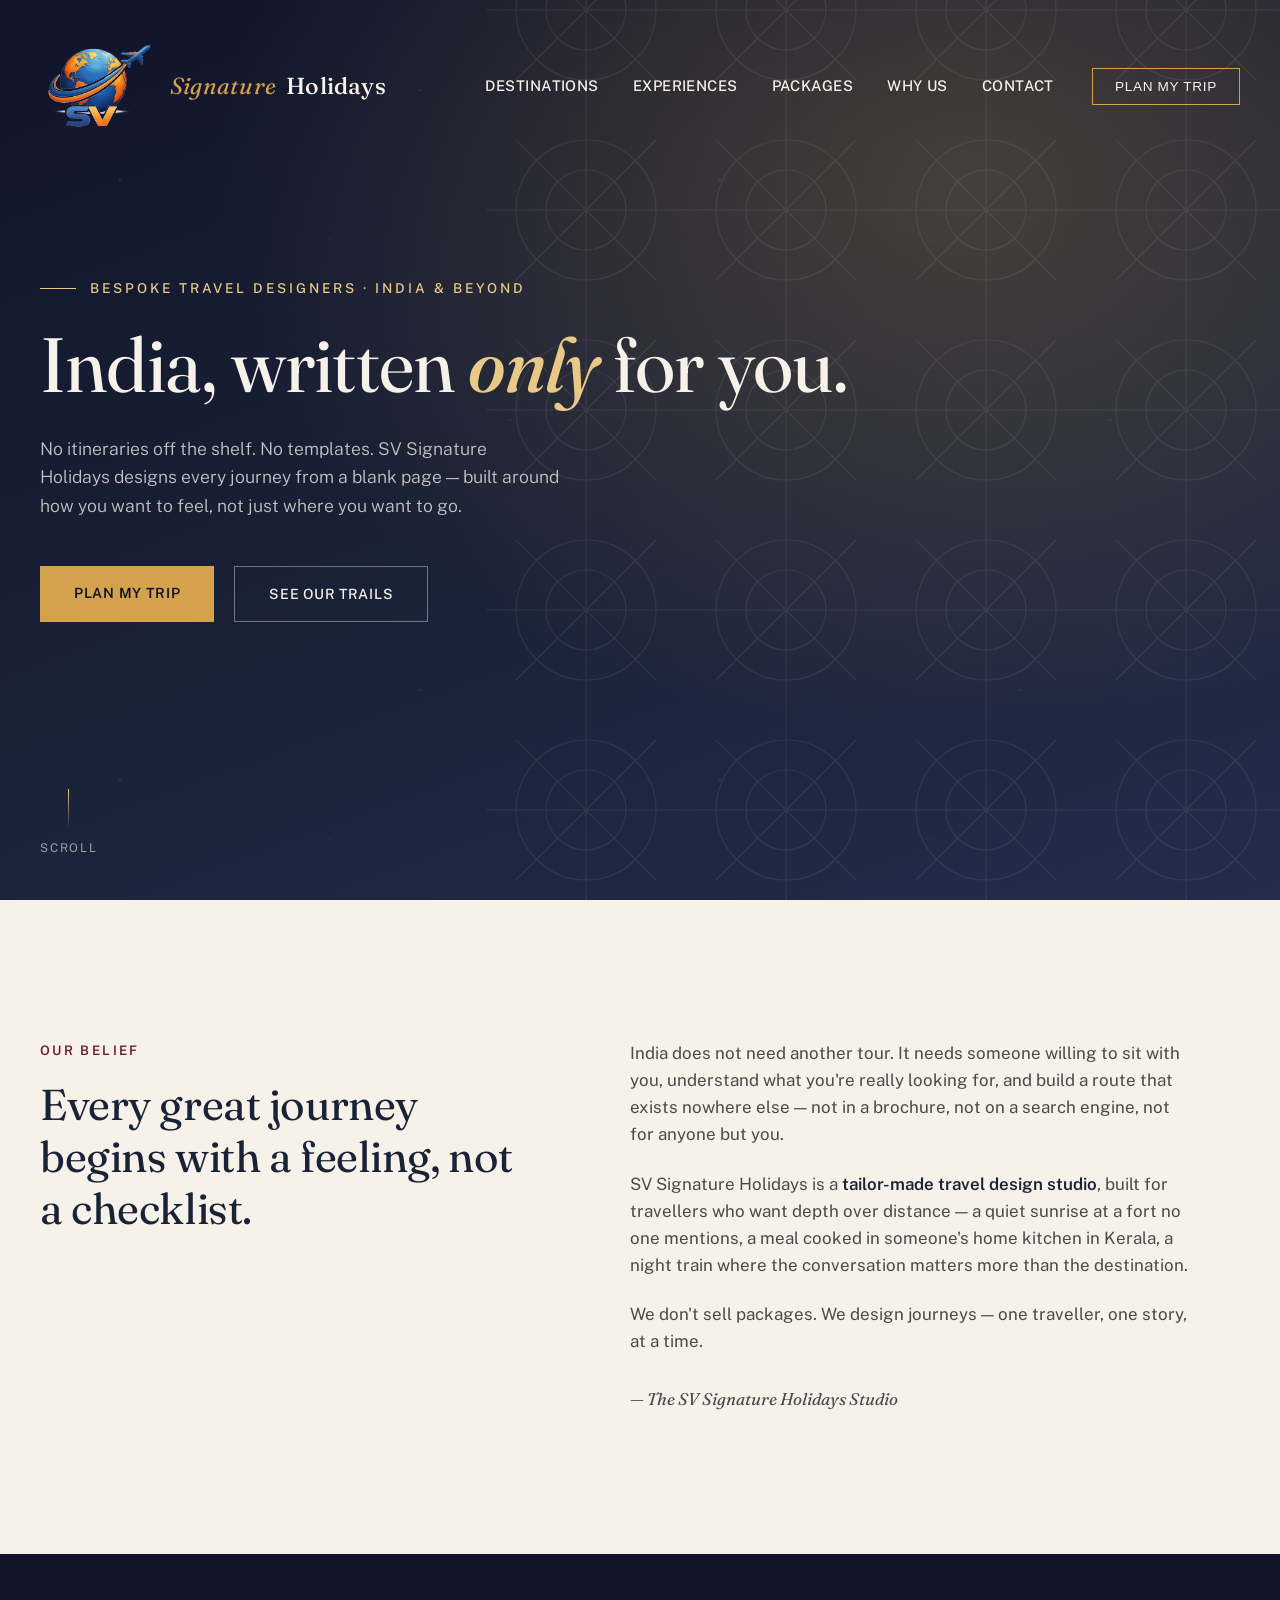
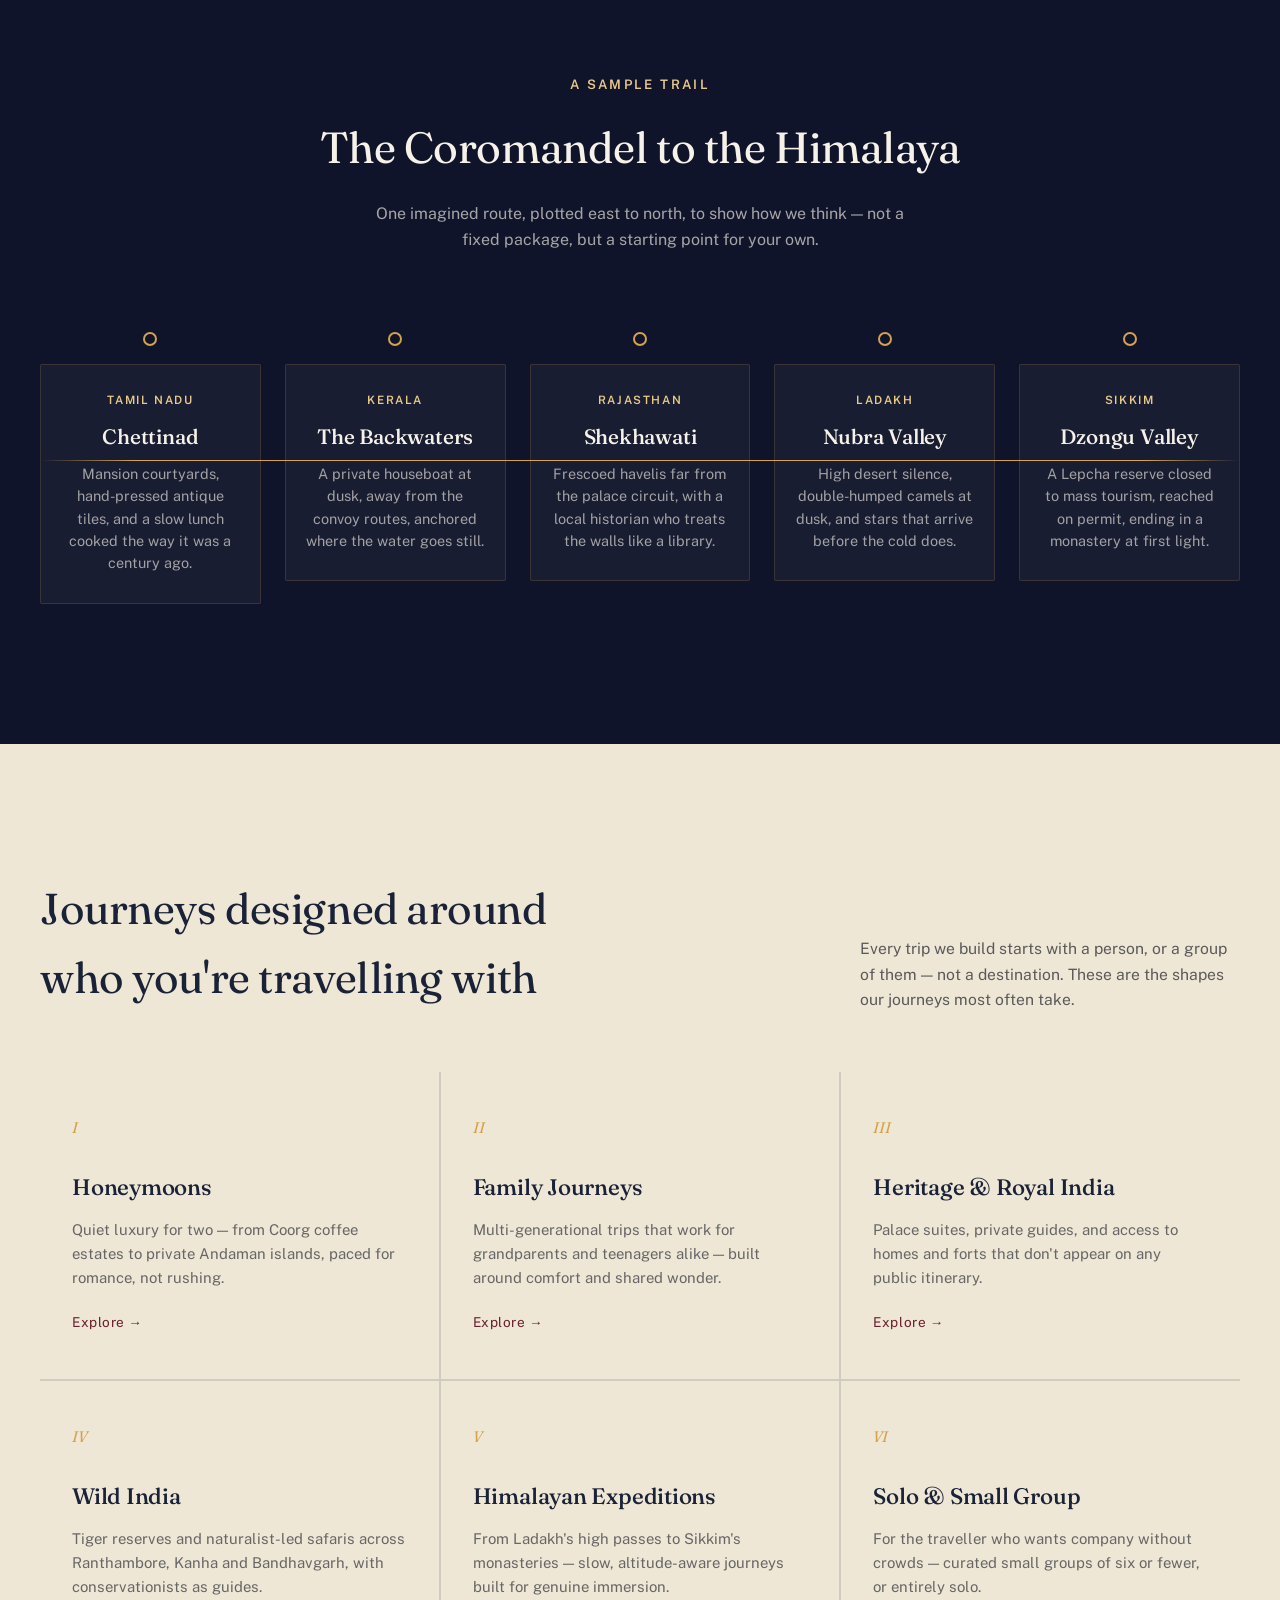
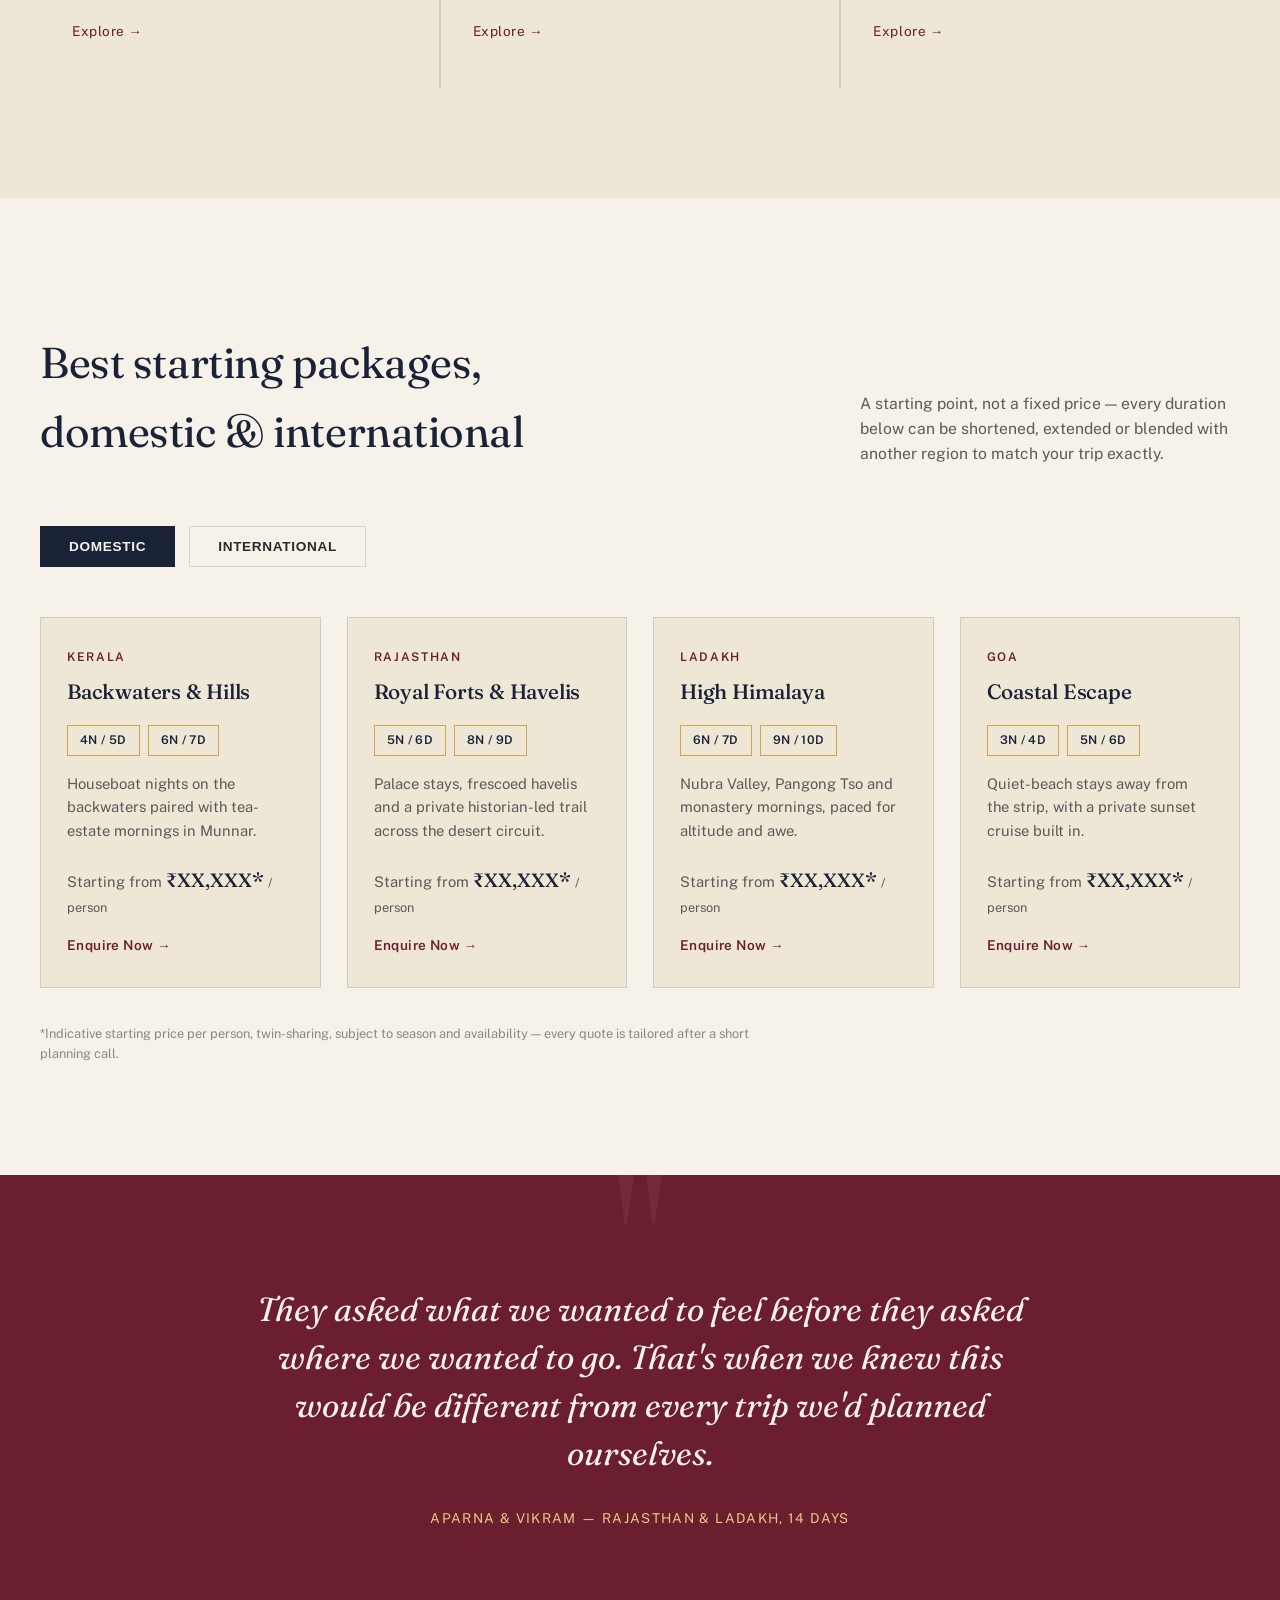
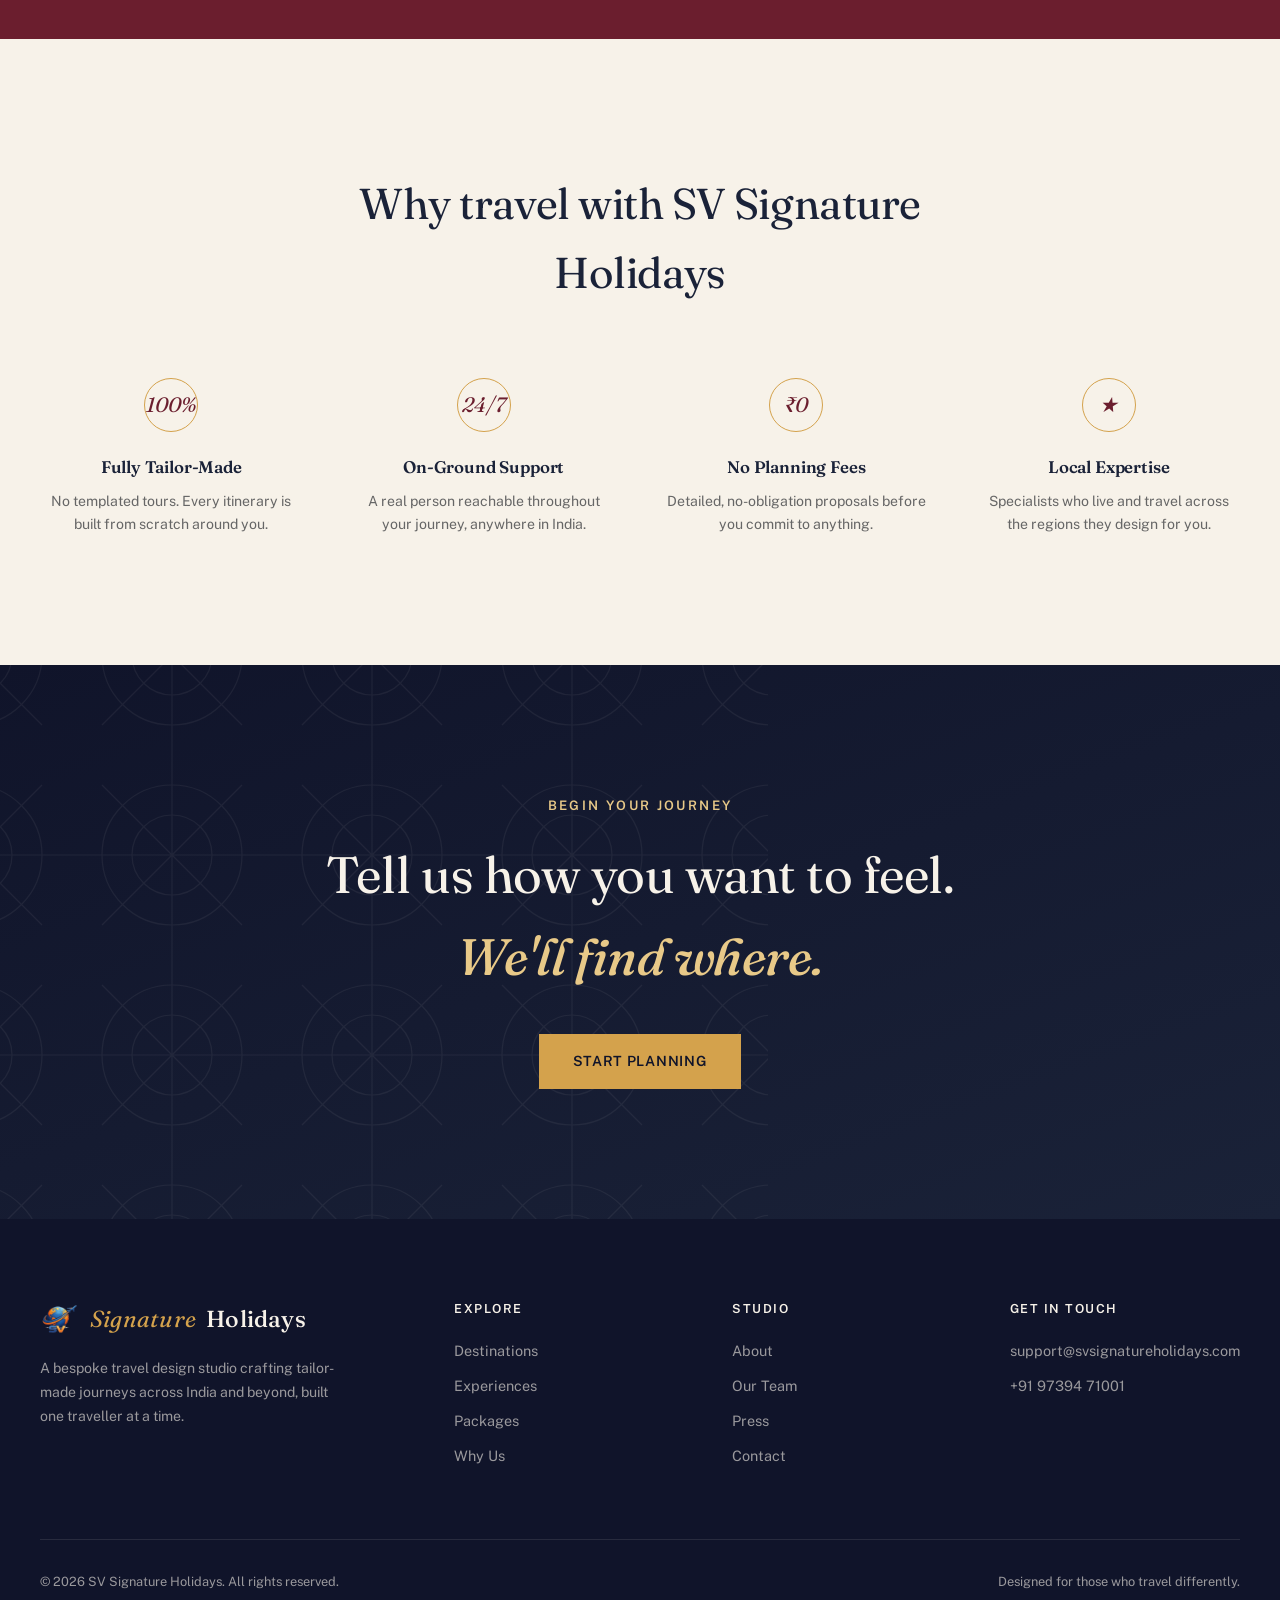
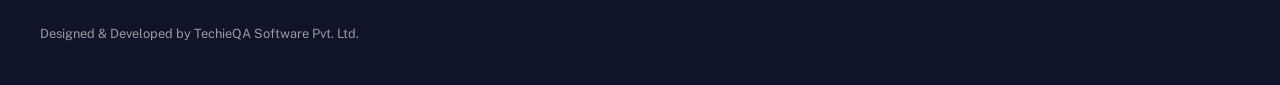
==== commit 5d609950: "update the pakcages" ====
--- a/index.html
+++ b/index.html
@@ -18,15 +18,20 @@
 
 <header id="siteHeader">
   <a href="#top" class="logo"><img src="assets/logo-mark.png" alt="SV Signature Holidays"> <span class="mark">Signature</span> Holidays</a>
-  <nav>
+  <button class="hamburger" id="hamburgerBtn" aria-label="Toggle menu" aria-expanded="false" aria-controls="navPanel">
+    <span></span><span></span><span></span>
+  </button>
+  <nav id="navPanel">
     <div class="nav-links">
       <a class="nav-link" href="#trail">Destinations</a>
       <a class="nav-link" href="#experiences">Experiences</a>
+      <a class="nav-link" href="#packages">Packages</a>
       <a class="nav-link" href="#why">Why Us</a>
       <a class="nav-link" href="#contact">Contact</a>
     </div>
     <button class="enquire-btn">Plan My Trip</button>
   </nav>
+  <div class="nav-backdrop" id="navBackdrop"></div>
 </header>
 
 <section class="hero" id="top">
@@ -158,6 +163,106 @@
   </div>
 </section>
 
+<section class="packages" id="packages">
+  <div class="wrap">
+    <div class="exp-top reveal">
+      <h2>Best starting packages, domestic &amp; international</h2>
+      <p>A starting point, not a fixed price — every duration below can be shortened, extended or blended with another region to match your trip exactly.</p>
+    </div>
+    <div class="pkg-tabs reveal" role="tablist">
+      <button class="pkg-tab active" data-target="pkg-domestic" role="tab" aria-selected="true">Domestic</button>
+      <button class="pkg-tab" data-target="pkg-international" role="tab" aria-selected="false">International</button>
+    </div>
+
+    <div class="pkg-grid is-active" id="pkg-domestic">
+      <div class="pkg-card reveal">
+        <div class="pkg-region">Kerala</div>
+        <h3>Backwaters &amp; Hills</h3>
+        <div class="pkg-durations">
+          <span>4N / 5D</span><span>6N / 7D</span>
+        </div>
+        <p>Houseboat nights on the backwaters paired with tea-estate mornings in Munnar.</p>
+        <div class="pkg-price">Starting from <strong>₹XX,XXX*</strong> <span>/ person</span></div>
+        <a href="#contact" class="text-cta">Enquire Now →</a>
+      </div>
+      <div class="pkg-card reveal">
+        <div class="pkg-region">Rajasthan</div>
+        <h3>Royal Forts &amp; Havelis</h3>
+        <div class="pkg-durations">
+          <span>5N / 6D</span><span>8N / 9D</span>
+        </div>
+        <p>Palace stays, frescoed havelis and a private historian-led trail across the desert circuit.</p>
+        <div class="pkg-price">Starting from <strong>₹XX,XXX*</strong> <span>/ person</span></div>
+        <a href="#contact" class="text-cta">Enquire Now →</a>
+      </div>
+      <div class="pkg-card reveal">
+        <div class="pkg-region">Ladakh</div>
+        <h3>High Himalaya</h3>
+        <div class="pkg-durations">
+          <span>6N / 7D</span><span>9N / 10D</span>
+        </div>
+        <p>Nubra Valley, Pangong Tso and monastery mornings, paced for altitude and awe.</p>
+        <div class="pkg-price">Starting from <strong>₹XX,XXX*</strong> <span>/ person</span></div>
+        <a href="#contact" class="text-cta">Enquire Now →</a>
+      </div>
+      <div class="pkg-card reveal">
+        <div class="pkg-region">Goa</div>
+        <h3>Coastal Escape</h3>
+        <div class="pkg-durations">
+          <span>3N / 4D</span><span>5N / 6D</span>
+        </div>
+        <p>Quiet-beach stays away from the strip, with a private sunset cruise built in.</p>
+        <div class="pkg-price">Starting from <strong>₹XX,XXX*</strong> <span>/ person</span></div>
+        <a href="#contact" class="text-cta">Enquire Now →</a>
+      </div>
+    </div>
+
+    <div class="pkg-grid" id="pkg-international">
+      <div class="pkg-card reveal">
+        <div class="pkg-region">Indonesia</div>
+        <h3>Bali</h3>
+        <div class="pkg-durations">
+          <span>4N / 5D</span><span>6N / 7D</span>
+        </div>
+        <p>Rice-terrace villas, temple mornings and a private Nusa Penida boat day.</p>
+        <div class="pkg-price">Starting from <strong>₹15,000*</strong> <span>/ person</span></div>
+        <a href="#contact" class="text-cta">Enquire Now →</a>
+      </div>
+      <div class="pkg-card reveal">
+        <div class="pkg-region">Switzerland</div>
+        <h3>Alpine Trail</h3>
+        <div class="pkg-durations">
+          <span>6N / 7D</span><span>9N / 10D</span>
+        </div>
+        <p>Glacier railways, lakeside towns and a private chalet night in the Alps.</p>
+        <div class="pkg-price">Starting from <strong>₹20,000*</strong> <span>/ person</span></div>
+        <a href="#contact" class="text-cta">Enquire Now →</a>
+      </div>
+      <div class="pkg-card reveal">
+        <div class="pkg-region">UAE</div>
+        <h3>Dubai &amp; Abu Dhabi</h3>
+        <div class="pkg-durations">
+          <span>3N / 4D</span><span>5N / 6D</span>
+        </div>
+        <p>Skyline luxury balanced with a desert overnight under open stars.</p>
+        <div class="pkg-price">Starting from <strong>₹25,000*</strong> <span>/ person</span></div>
+        <a href="#contact" class="text-cta">Enquire Now →</a>
+      </div>
+      <div class="pkg-card reveal">
+        <div class="pkg-region">Maldives</div>
+        <h3>Overwater Escape</h3>
+        <div class="pkg-durations">
+          <span>4N / 5D</span><span>6N / 7D</span>
+        </div>
+        <p>A private overwater villa, reef snorkelling, and a sandbank dinner for two.</p>
+        <div class="pkg-price">Starting from <strong>₹25,000*</strong> <span>/ person</span></div>
+        <a href="#contact" class="text-cta">Enquire Now →</a>
+      </div>
+    </div>
+    <p class="pkg-note">*Indicative starting price per person, twin-sharing, subject to season and availability — every quote is tailored after a short planning call.</p>
+  </div>
+</section>
+
 <section class="testimonial-band">
   <div class="wrap">
     <p class="quote reveal">They asked what we wanted to feel before they asked where we wanted to go. That's when we knew this would be different from every trip we'd planned ourselves.</p>
@@ -216,6 +321,7 @@
         <ul>
           <li><a href="#trail">Destinations</a></li>
           <li><a href="#experiences">Experiences</a></li>
+          <li><a href="#packages">Packages</a></li>
           <li><a href="#why">Why Us</a></li>
         </ul>
       </div>
--- a/assets/css/style.css
+++ b/assets/css/style.css
@@ -83,7 +83,6 @@
 }
 nav a.nav-link:hover::after{width:100%;}
 .nav-links{display:flex; gap:34px;}
-@media (max-width:900px){ .nav-links{display:none;} }
 .enquire-btn{
   border:1px solid var(--gold);
   color:var(--ivory);
@@ -98,6 +97,70 @@
 }
 header.scrolled .enquire-btn{color:var(--indigo); border-color:var(--indigo);}
 .enquire-btn:hover{background:var(--gold); color:var(--indigo-deep); border-color:var(--gold);}
+
+/* ===== Hamburger (mobile) ===== */
+.hamburger{
+  display:none;
+  flex-direction:column;
+  align-items:center;
+  justify-content:center;
+  gap:6px;
+  width:36px; height:36px;
+  background:transparent;
+  border:none;
+  cursor:pointer;
+  z-index:210;
+  flex-shrink:0;
+}
+.hamburger span{
+  display:block;
+  width:26px; height:2px;
+  background:var(--ivory);
+  transition:background .4s ease, transform .3s ease, opacity .3s ease;
+}
+header.scrolled .hamburger span{background:var(--indigo);}
+.hamburger.open span:nth-child(1){transform:translateY(8px) rotate(45deg);}
+.hamburger.open span:nth-child(2){opacity:0;}
+.hamburger.open span:nth-child(3){transform:translateY(-8px) rotate(-45deg);}
+
+.nav-backdrop{
+  position:fixed; inset:0;
+  background:rgba(16,20,42,0.55);
+  opacity:0; pointer-events:none;
+  transition:opacity .35s ease;
+  z-index:204;
+}
+.nav-backdrop.open{opacity:1; pointer-events:auto;}
+
+body.nav-locked{overflow:hidden;}
+
+@media (max-width:900px){
+  header{padding:18px 22px;}
+  header.scrolled{padding:12px 22px;}
+  .logo{font-size:1.1rem;}
+  header .logo img{height:56px;}
+  header.scrolled .logo img{height:40px;}
+  .hamburger{display:flex;}
+  nav{
+    position:fixed; top:0; right:0;
+    height:100vh;
+    width:min(80vw, 320px);
+    background:var(--indigo-deep);
+    flex-direction:column;
+    align-items:flex-start;
+    justify-content:center;
+    gap:40px;
+    padding:100px 40px 60px;
+    transform:translateX(100%);
+    transition:transform .45s ease;
+    z-index:205;
+    box-shadow:-12px 0 40px rgba(0,0,0,0.3);
+  }
+  nav.nav-open{transform:translateX(0);}
+  .nav-links{flex-direction:column; align-items:flex-start; gap:28px;}
+  nav a.nav-link{color:var(--ivory); font-size:1.05rem;}
+  nav .enquire-btn{color:var(--ivory); border-color:var(--gold); width:100%; text-align:center;}
+}
 
 /* ===== Hero ===== */
 .hero{
@@ -341,6 +404,62 @@
 .exp-card p{font-size:0.93rem; color:#666; line-height:1.6; margin-bottom:20px; transition:color .35s ease;}
 .exp-arrow{color:var(--maroon); font-size:0.85rem; letter-spacing:0.04em; transition:all .3s ease; display:inline-block;}
 
+/* ===== Packages ===== */
+.packages{
+  padding:130px 0 110px;
+  background:var(--ivory);
+}
+.pkg-tabs{
+  display:flex; gap:14px; margin-bottom:50px;
+}
+.pkg-tab{
+  border:1px solid var(--line);
+  background:transparent;
+  color:var(--charcoal);
+  padding:12px 28px;
+  font-size:0.85rem;
+  letter-spacing:0.05em;
+  text-transform:uppercase;
+  font-weight:600;
+  cursor:pointer;
+  transition:all .3s ease;
+}
+.pkg-tab:hover{border-color:var(--gold);}
+.pkg-tab.active{background:var(--indigo); border-color:var(--indigo); color:var(--ivory);}
+.pkg-grid{
+  display:none;
+  grid-template-columns:repeat(4,1fr); gap:26px;
+}
+.pkg-grid.is-active{display:grid;}
+@media (max-width:1100px){ .pkg-grid{grid-template-columns:repeat(2,1fr);} }
+@media (max-width:560px){ .pkg-grid{grid-template-columns:1fr;} }
+.pkg-card{
+  background:var(--ivory-dim);
+  border:1px solid var(--line);
+  padding:30px 26px;
+  display:flex; flex-direction:column;
+  transition:border-color .3s ease, transform .3s ease;
+}
+.pkg-card:hover{border-color:var(--gold); transform:translateY(-6px);}
+.pkg-region{
+  color:var(--maroon); font-size:0.75rem; letter-spacing:0.14em; text-transform:uppercase;
+  font-weight:600; margin-bottom:8px;
+}
+.pkg-card h3{font-size:1.3rem; font-weight:500; margin-bottom:16px;}
+.pkg-durations{display:flex; flex-wrap:wrap; gap:8px; margin-bottom:16px;}
+.pkg-durations span{
+  border:1px solid var(--gold); color:var(--indigo);
+  font-size:0.75rem; letter-spacing:0.03em; font-weight:600;
+  padding:5px 12px;
+}
+.pkg-card p{font-size:0.92rem; color:#5a5a5a; line-height:1.6; margin-bottom:22px; flex-grow:1;}
+.pkg-price{font-size:0.92rem; color:#5a5a5a; margin-bottom:16px;}
+.pkg-price strong{font-family:'Fraunces', serif; font-size:1.2rem; color:var(--indigo); font-weight:500;}
+.pkg-price span{font-size:0.8rem;}
+.text-cta{color:var(--maroon); font-size:0.85rem; font-weight:600; letter-spacing:0.03em; transition:color .3s ease;}
+.text-cta:hover{color:var(--gold);}
+.pkg-note{margin-top:36px; font-size:0.8rem; color:#888; max-width:720px;}
+
 /* ===== Testimonial band ===== */
 .testimonial-band{
   background:var(--maroon);
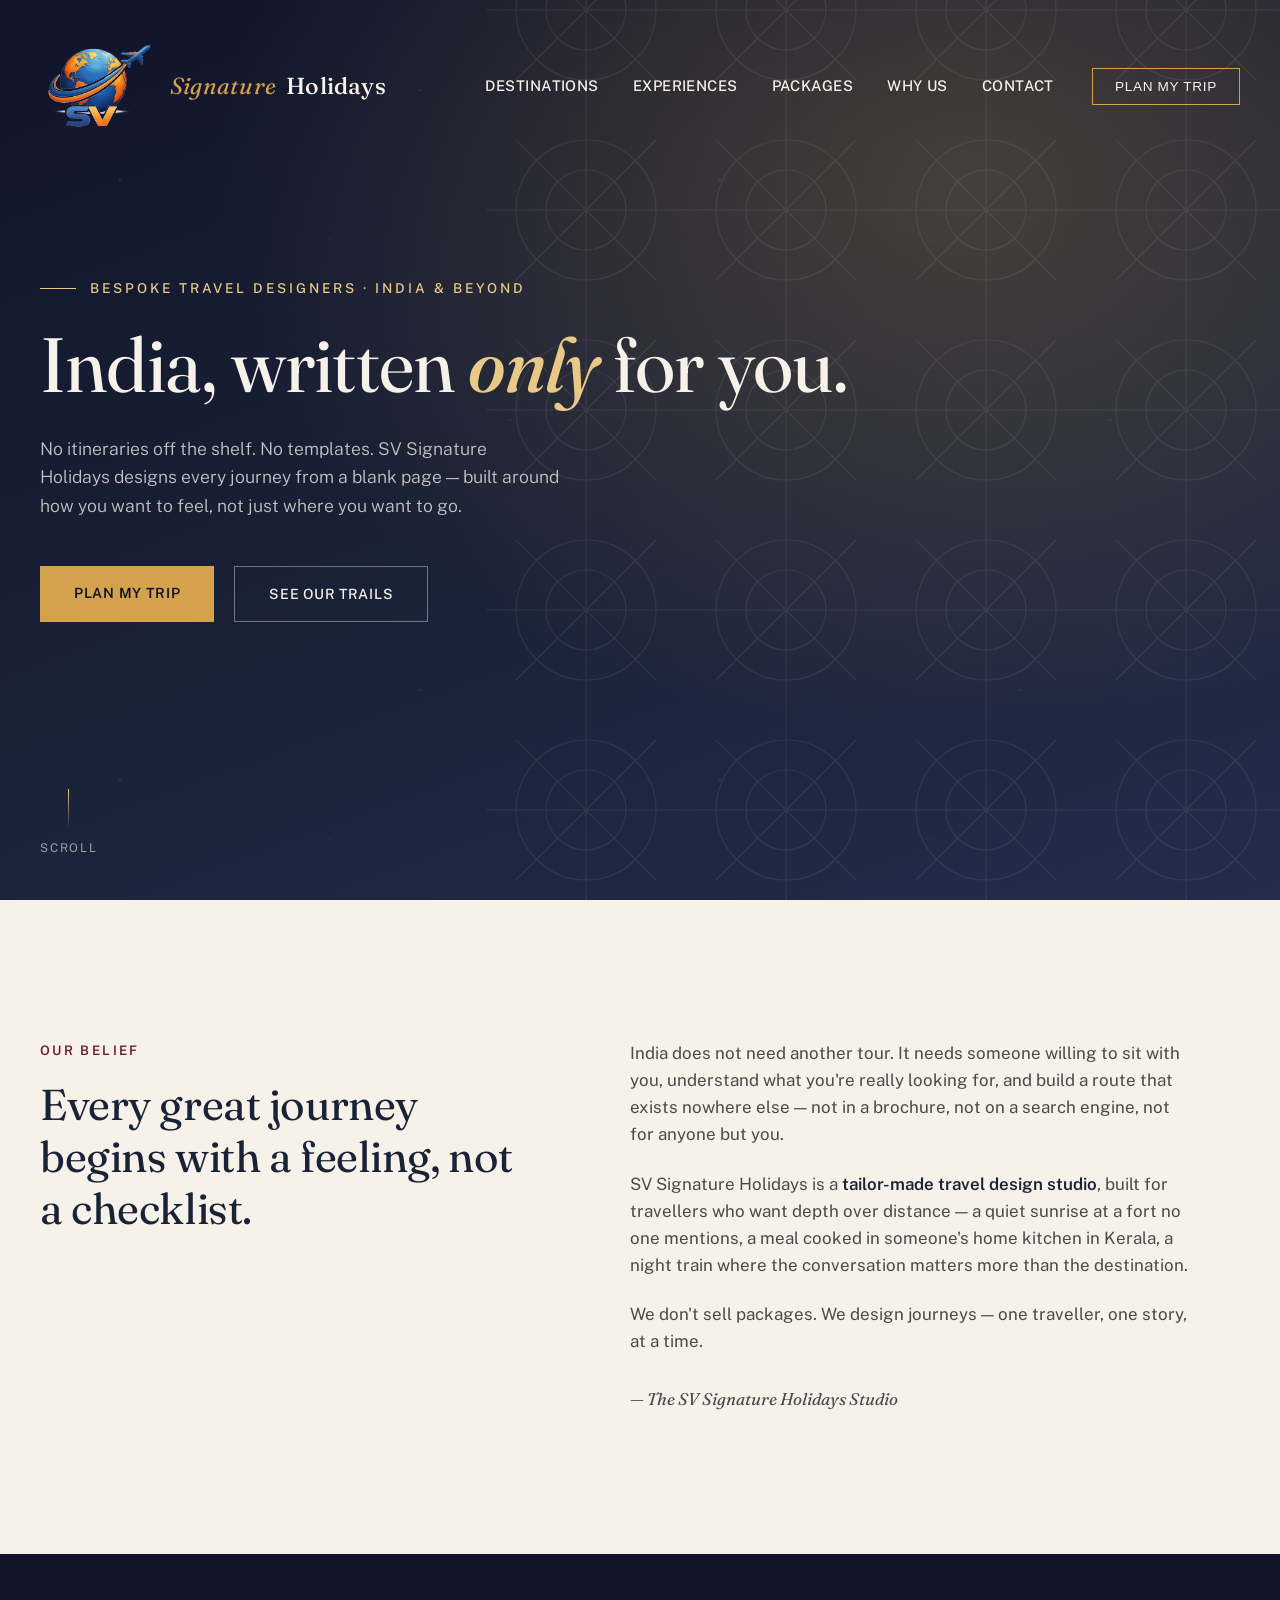
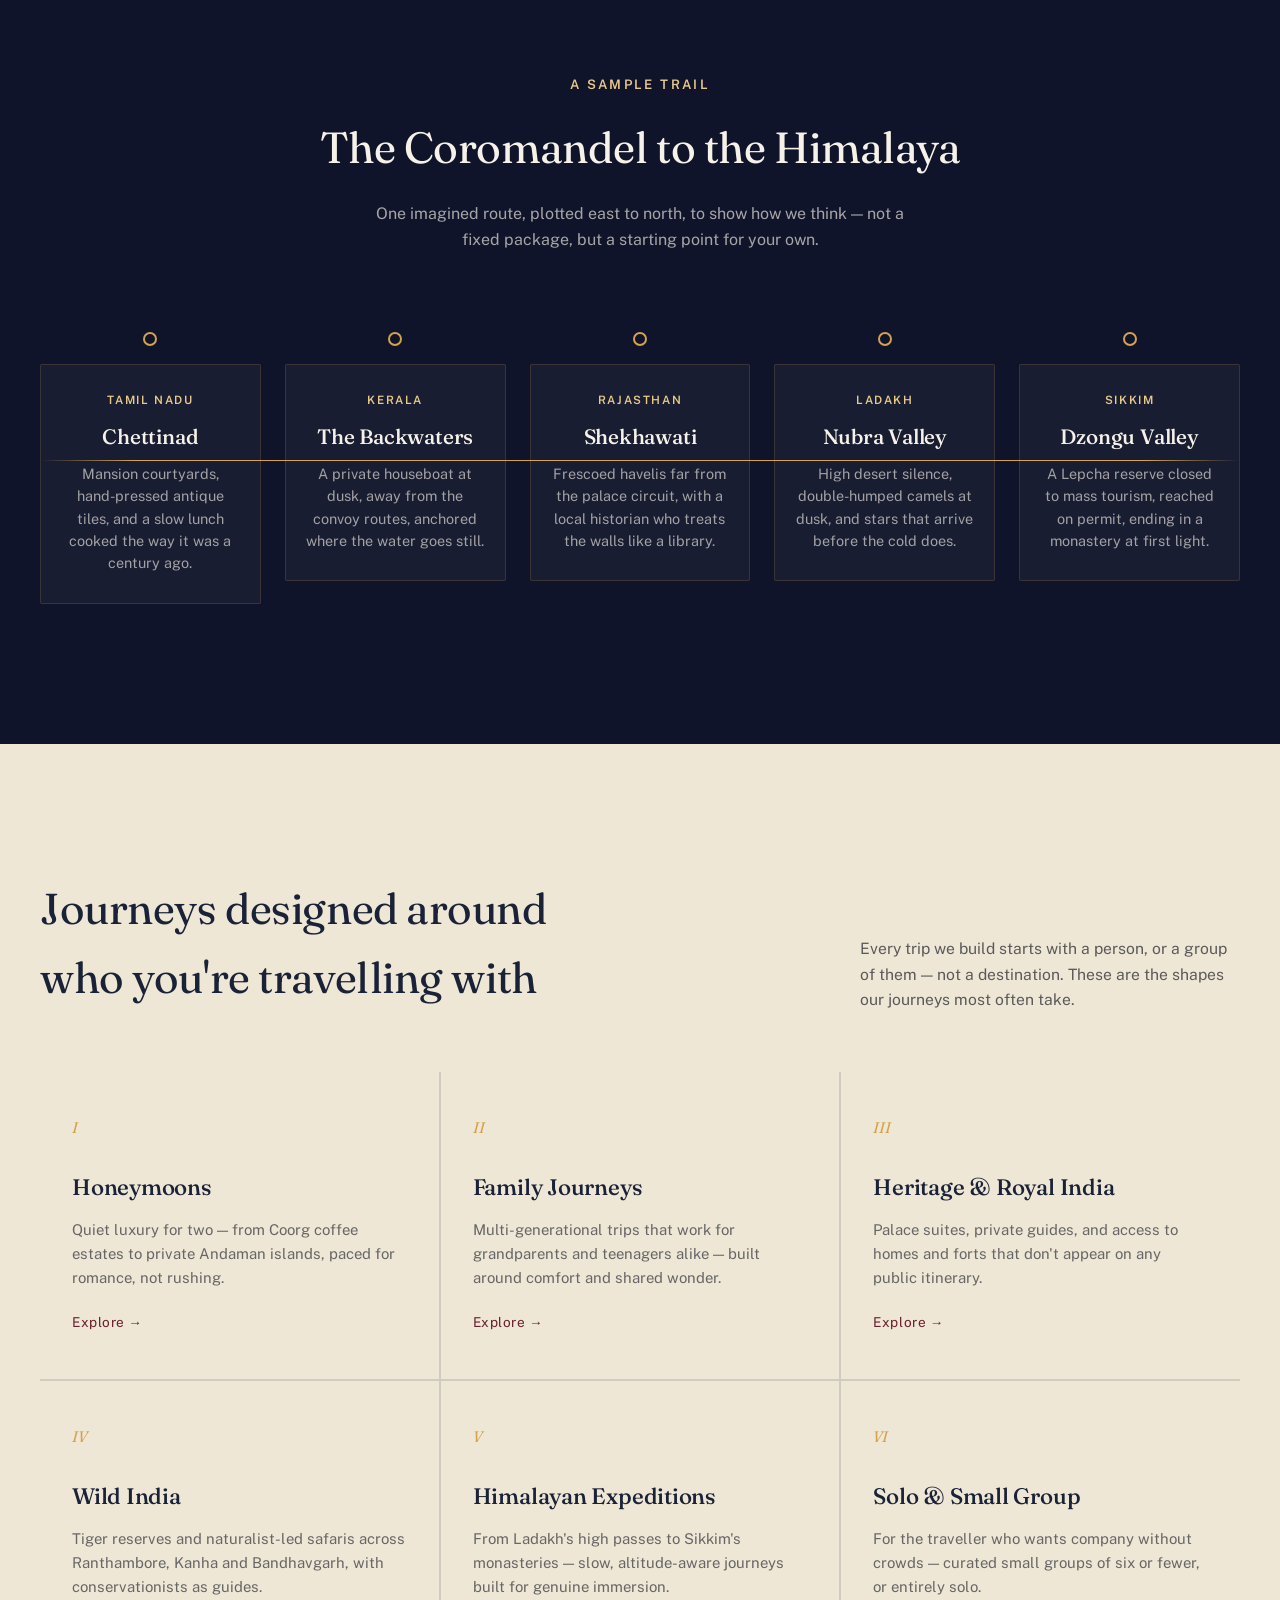
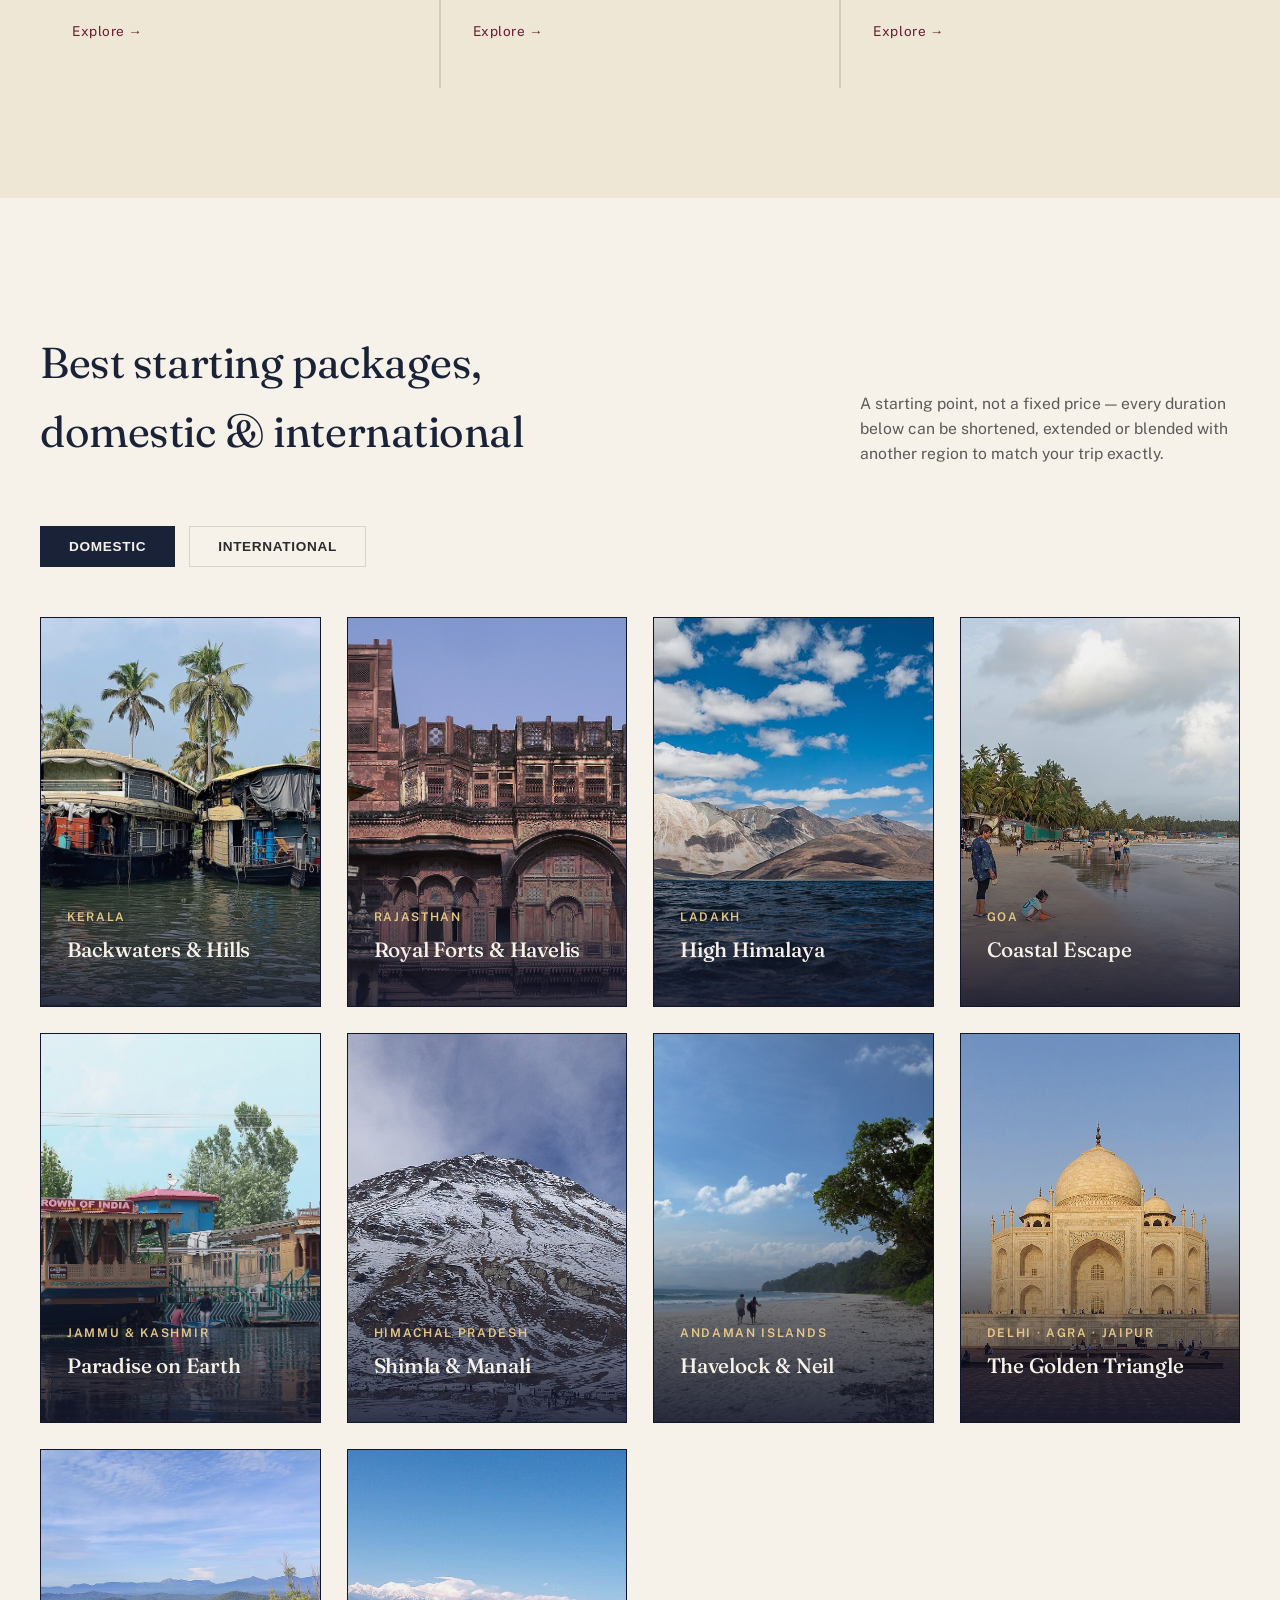
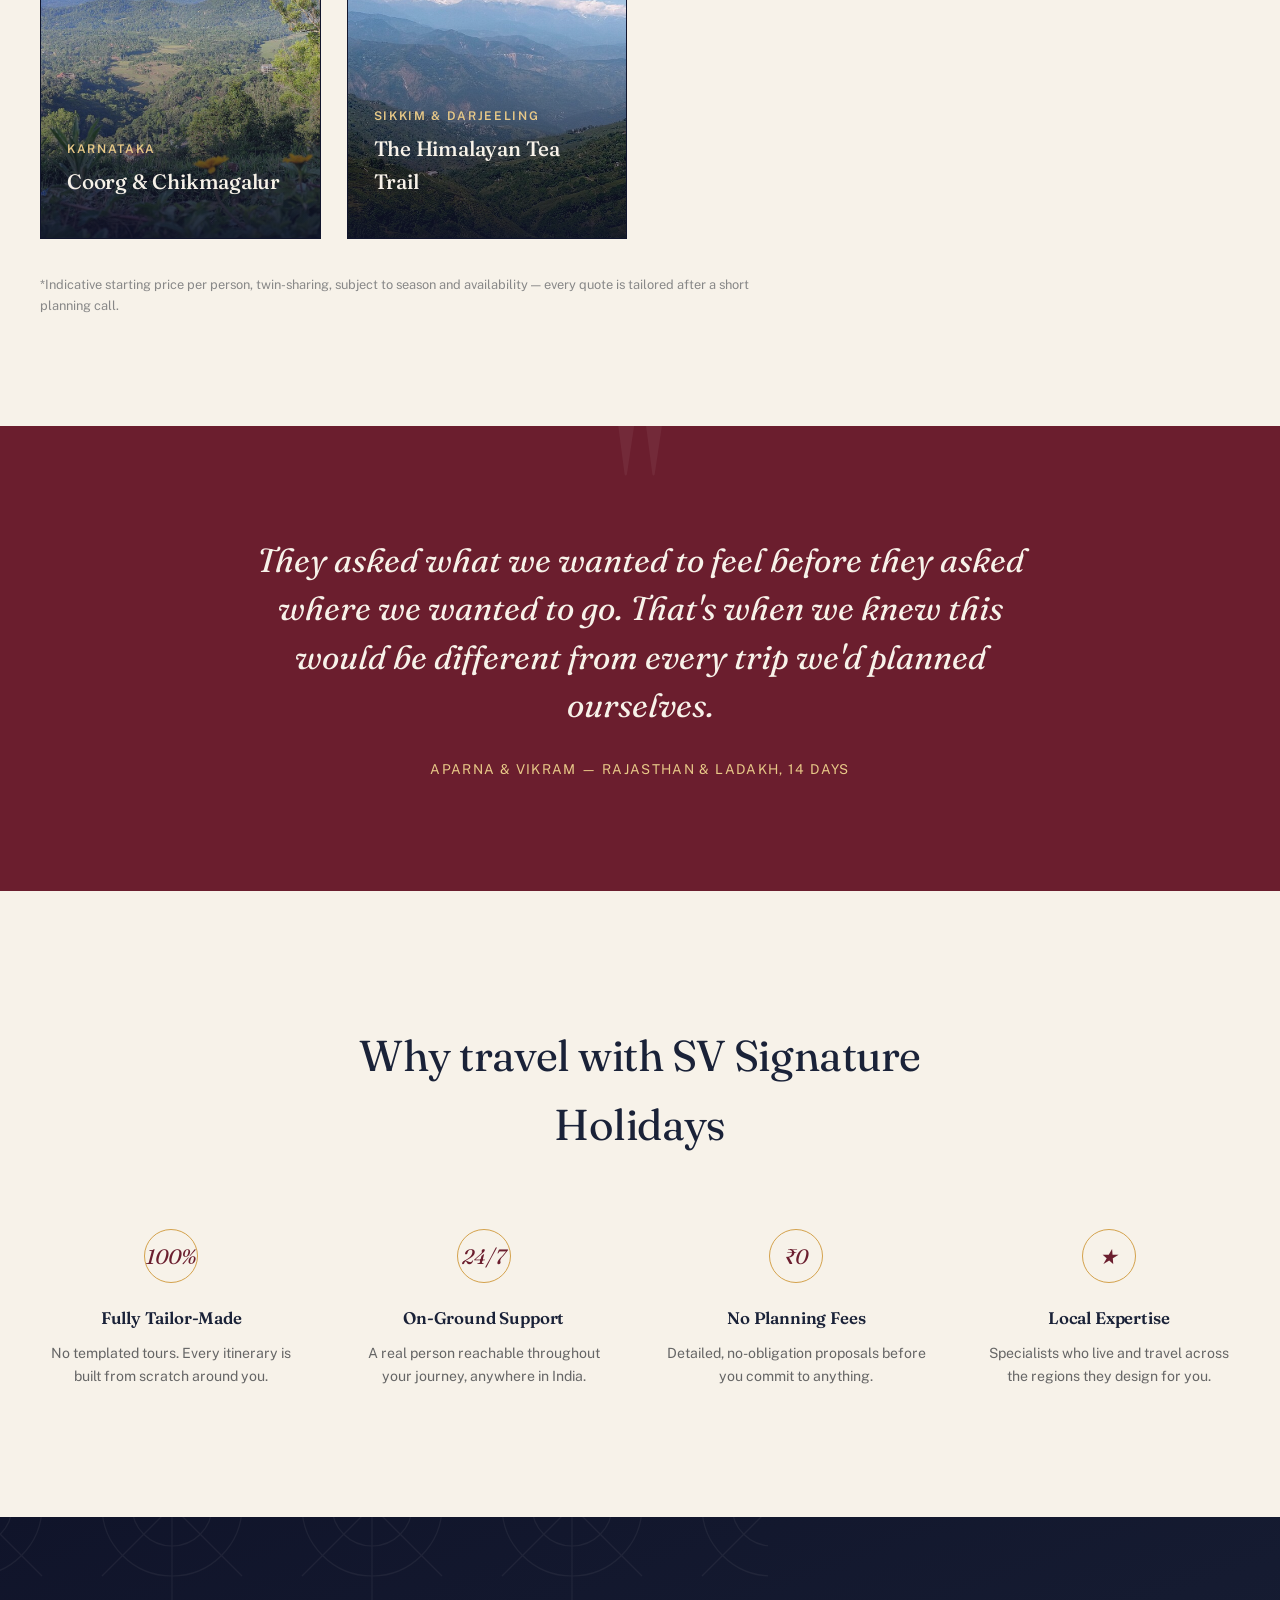
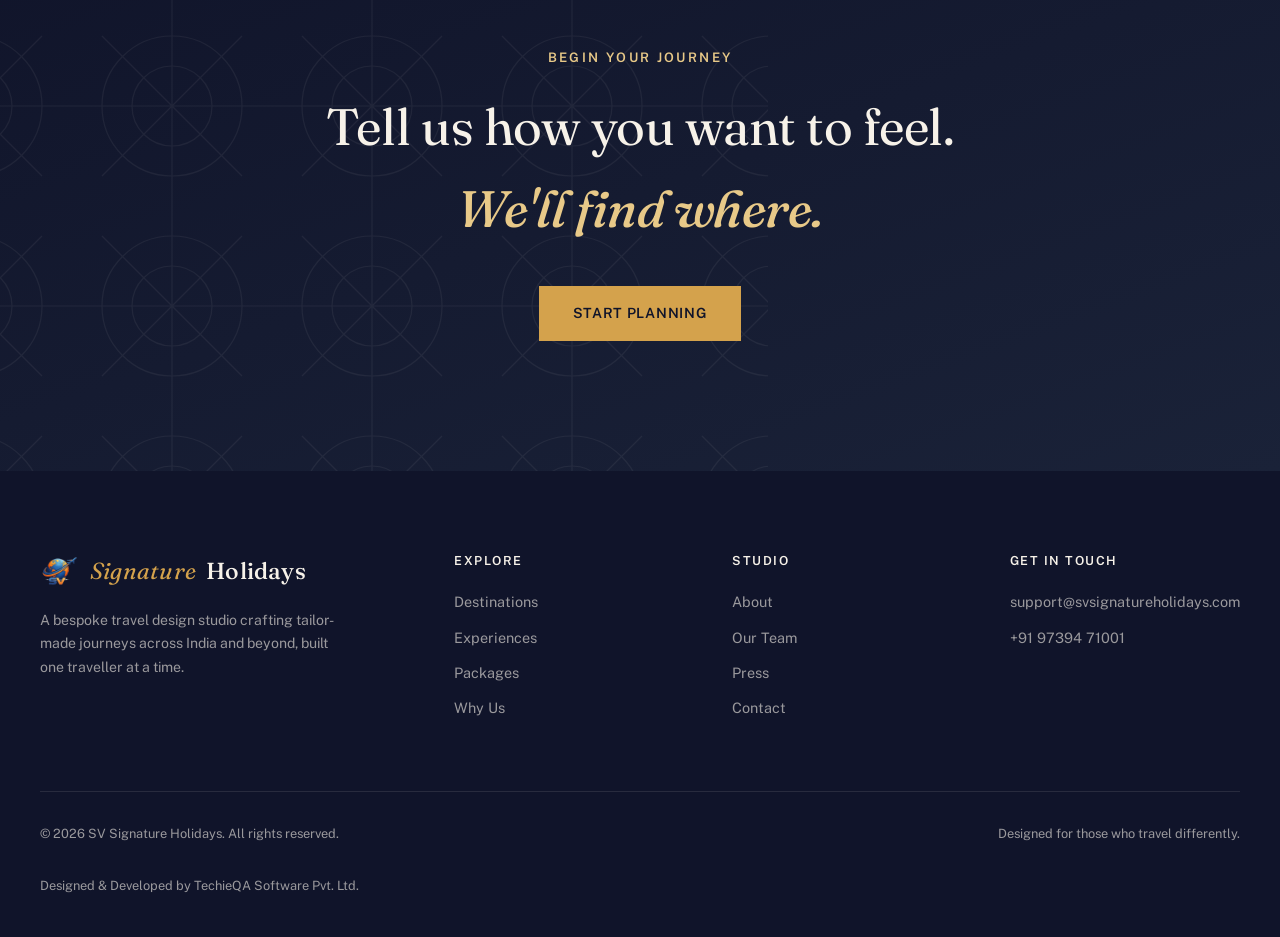
==== commit 4d0fab21: "update the package for domestic and international" ====
--- a/index.html
+++ b/index.html
@@ -22,6 +22,7 @@
     <span></span><span></span><span></span>
   </button>
   <nav id="navPanel">
+    <a href="#top" class="nav-logo"><img src="assets/logo-mark.png" alt="SV Signature Holidays"> <span><span class="mark">Signature</span> Holidays</span></a>
     <div class="nav-links">
       <a class="nav-link" href="#trail">Destinations</a>
       <a class="nav-link" href="#experiences">Experiences</a>
@@ -175,88 +176,426 @@
     </div>
 
     <div class="pkg-grid is-active" id="pkg-domestic">
-      <div class="pkg-card reveal">
-        <div class="pkg-region">Kerala</div>
-        <h3>Backwaters &amp; Hills</h3>
-        <div class="pkg-durations">
-          <span>4N / 5D</span><span>6N / 7D</span>
-        </div>
-        <p>Houseboat nights on the backwaters paired with tea-estate mornings in Munnar.</p>
-        <div class="pkg-price">Starting from <strong>₹XX,XXX*</strong> <span>/ person</span></div>
-        <a href="#contact" class="text-cta">Enquire Now →</a>
-      </div>
-      <div class="pkg-card reveal">
-        <div class="pkg-region">Rajasthan</div>
-        <h3>Royal Forts &amp; Havelis</h3>
-        <div class="pkg-durations">
-          <span>5N / 6D</span><span>8N / 9D</span>
-        </div>
-        <p>Palace stays, frescoed havelis and a private historian-led trail across the desert circuit.</p>
-        <div class="pkg-price">Starting from <strong>₹XX,XXX*</strong> <span>/ person</span></div>
-        <a href="#contact" class="text-cta">Enquire Now →</a>
-      </div>
-      <div class="pkg-card reveal">
-        <div class="pkg-region">Ladakh</div>
-        <h3>High Himalaya</h3>
-        <div class="pkg-durations">
-          <span>6N / 7D</span><span>9N / 10D</span>
-        </div>
-        <p>Nubra Valley, Pangong Tso and monastery mornings, paced for altitude and awe.</p>
-        <div class="pkg-price">Starting from <strong>₹XX,XXX*</strong> <span>/ person</span></div>
-        <a href="#contact" class="text-cta">Enquire Now →</a>
-      </div>
-      <div class="pkg-card reveal">
-        <div class="pkg-region">Goa</div>
-        <h3>Coastal Escape</h3>
-        <div class="pkg-durations">
-          <span>3N / 4D</span><span>5N / 6D</span>
-        </div>
-        <p>Quiet-beach stays away from the strip, with a private sunset cruise built in.</p>
-        <div class="pkg-price">Starting from <strong>₹XX,XXX*</strong> <span>/ person</span></div>
-        <a href="#contact" class="text-cta">Enquire Now →</a>
+      <div class="pkg-card reveal" tabindex="0">
+        <div class="pkg-card-inner">
+          <div class="pkg-card-face pkg-card-front">
+            <img src="assets/img/kerala.jpg" alt="Kerala - Backwaters and Hills" loading="lazy">
+            <div class="pkg-face-scrim"></div>
+            <div class="pkg-face-text">
+              <div class="pkg-region">Kerala</div>
+              <h3>Backwaters &amp; Hills</h3>
+            </div>
+          </div>
+          <div class="pkg-card-face pkg-card-back">
+            <div class="pkg-region">Kerala</div>
+            <h3>Backwaters &amp; Hills</h3>
+            <div class="pkg-durations">
+              <span>4N / 5D</span><span>6N / 7D</span>
+            </div>
+            <p>Houseboat nights on the backwaters paired with tea-estate mornings in Munnar.</p>
+            <div class="pkg-price">Starting from <strong>₹XX,XXX*</strong> <span>/ person</span></div>
+            <a href="https://wa.me/919739471001?text=Hi%21%20I%27m%20interested%20in%20the%20Kerala%20-%20Backwaters%20%26%20Hills%20package.%20Could%20you%20share%20more%20details%3F" class="text-cta" target="_blank" rel="noopener">Enquire Now →</a>
+          </div>
+        </div>
+      </div>
+      <div class="pkg-card reveal" tabindex="0">
+        <div class="pkg-card-inner">
+          <div class="pkg-card-face pkg-card-front">
+            <img src="assets/img/rajasthan.jpg" alt="Rajasthan - Royal Forts and Havelis" loading="lazy">
+            <div class="pkg-face-scrim"></div>
+            <div class="pkg-face-text">
+              <div class="pkg-region">Rajasthan</div>
+              <h3>Royal Forts &amp; Havelis</h3>
+            </div>
+          </div>
+          <div class="pkg-card-face pkg-card-back">
+            <div class="pkg-region">Rajasthan</div>
+            <h3>Royal Forts &amp; Havelis</h3>
+            <div class="pkg-durations">
+              <span>5N / 6D</span><span>8N / 9D</span>
+            </div>
+            <p>Palace stays, frescoed havelis and a private historian-led trail across the desert circuit.</p>
+            <div class="pkg-price">Starting from <strong>₹XX,XXX*</strong> <span>/ person</span></div>
+            <a href="https://wa.me/919739471001?text=Hi%21%20I%27m%20interested%20in%20the%20Rajasthan%20-%20Royal%20Forts%20%26%20Havelis%20package.%20Could%20you%20share%20more%20details%3F" class="text-cta" target="_blank" rel="noopener">Enquire Now →</a>
+          </div>
+        </div>
+      </div>
+      <div class="pkg-card reveal" tabindex="0">
+        <div class="pkg-card-inner">
+          <div class="pkg-card-face pkg-card-front">
+            <img src="assets/img/ladakh.jpg" alt="Ladakh - High Himalaya" loading="lazy">
+            <div class="pkg-face-scrim"></div>
+            <div class="pkg-face-text">
+              <div class="pkg-region">Ladakh</div>
+              <h3>High Himalaya</h3>
+            </div>
+          </div>
+          <div class="pkg-card-face pkg-card-back">
+            <div class="pkg-region">Ladakh</div>
+            <h3>High Himalaya</h3>
+            <div class="pkg-durations">
+              <span>6N / 7D</span><span>9N / 10D</span>
+            </div>
+            <p>Nubra Valley, Pangong Tso and monastery mornings, paced for altitude and awe.</p>
+            <div class="pkg-price">Starting from <strong>₹XX,XXX*</strong> <span>/ person</span></div>
+            <a href="https://wa.me/919739471001?text=Hi%21%20I%27m%20interested%20in%20the%20Ladakh%20-%20High%20Himalaya%20package.%20Could%20you%20share%20more%20details%3F" class="text-cta" target="_blank" rel="noopener">Enquire Now →</a>
+          </div>
+        </div>
+      </div>
+      <div class="pkg-card reveal" tabindex="0">
+        <div class="pkg-card-inner">
+          <div class="pkg-card-face pkg-card-front">
+            <img src="assets/img/goa.jpg" alt="Goa - Coastal Escape" loading="lazy">
+            <div class="pkg-face-scrim"></div>
+            <div class="pkg-face-text">
+              <div class="pkg-region">Goa</div>
+              <h3>Coastal Escape</h3>
+            </div>
+          </div>
+          <div class="pkg-card-face pkg-card-back">
+            <div class="pkg-region">Goa</div>
+            <h3>Coastal Escape</h3>
+            <div class="pkg-durations">
+              <span>3N / 4D</span><span>5N / 6D</span>
+            </div>
+            <p>Quiet-beach stays away from the strip, with a private sunset cruise built in.</p>
+            <div class="pkg-price">Starting from <strong>₹XX,XXX*</strong> <span>/ person</span></div>
+            <a href="https://wa.me/919739471001?text=Hi%21%20I%27m%20interested%20in%20the%20Goa%20-%20Coastal%20Escape%20package.%20Could%20you%20share%20more%20details%3F" class="text-cta" target="_blank" rel="noopener">Enquire Now →</a>
+          </div>
+        </div>
+      </div>
+      <div class="pkg-card reveal" tabindex="0">
+        <div class="pkg-card-inner">
+          <div class="pkg-card-face pkg-card-front">
+            <img src="assets/img/kashmir.jpg" alt="Jammu and Kashmir - Paradise on Earth" loading="lazy">
+            <div class="pkg-face-scrim"></div>
+            <div class="pkg-face-text">
+              <div class="pkg-region">Jammu &amp; Kashmir</div>
+              <h3>Paradise on Earth</h3>
+            </div>
+          </div>
+          <div class="pkg-card-face pkg-card-back">
+            <div class="pkg-region">Jammu &amp; Kashmir</div>
+            <h3>Paradise on Earth</h3>
+            <div class="pkg-durations">
+              <span>4N / 5D</span><span>6N / 7D</span>
+            </div>
+            <p>Srinagar houseboats, Gulmarg's gondola and the meadows of Pahalgam.</p>
+            <div class="pkg-price">Starting from <strong>₹XX,XXX*</strong> <span>/ person</span></div>
+            <a href="https://wa.me/919739471001?text=Hi%21%20I%27m%20interested%20in%20the%20Jammu%20%26%20Kashmir%20-%20Paradise%20on%20Earth%20package.%20Could%20you%20share%20more%20details%3F" class="text-cta" target="_blank" rel="noopener">Enquire Now →</a>
+          </div>
+        </div>
+      </div>
+      <div class="pkg-card reveal" tabindex="0">
+        <div class="pkg-card-inner">
+          <div class="pkg-card-face pkg-card-front">
+            <img src="assets/img/himachal.jpg" alt="Himachal Pradesh - Shimla and Manali" loading="lazy">
+            <div class="pkg-face-scrim"></div>
+            <div class="pkg-face-text">
+              <div class="pkg-region">Himachal Pradesh</div>
+              <h3>Shimla &amp; Manali</h3>
+            </div>
+          </div>
+          <div class="pkg-card-face pkg-card-back">
+            <div class="pkg-region">Himachal Pradesh</div>
+            <h3>Shimla &amp; Manali</h3>
+            <div class="pkg-durations">
+              <span>5N / 6D</span><span>7N / 8D</span>
+            </div>
+            <p>Colonial hill towns, pine-covered valleys and a private Solang drive.</p>
+            <div class="pkg-price">Starting from <strong>₹XX,XXX*</strong> <span>/ person</span></div>
+            <a href="https://wa.me/919739471001?text=Hi%21%20I%27m%20interested%20in%20the%20Himachal%20Pradesh%20-%20Shimla%20%26%20Manali%20package.%20Could%20you%20share%20more%20details%3F" class="text-cta" target="_blank" rel="noopener">Enquire Now →</a>
+          </div>
+        </div>
+      </div>
+      <div class="pkg-card reveal" tabindex="0">
+        <div class="pkg-card-inner">
+          <div class="pkg-card-face pkg-card-front">
+            <img src="assets/img/andaman.jpg" alt="Andaman Islands - Havelock and Neil" loading="lazy">
+            <div class="pkg-face-scrim"></div>
+            <div class="pkg-face-text">
+              <div class="pkg-region">Andaman Islands</div>
+              <h3>Havelock &amp; Neil</h3>
+            </div>
+          </div>
+          <div class="pkg-card-face pkg-card-back">
+            <div class="pkg-region">Andaman Islands</div>
+            <h3>Havelock &amp; Neil</h3>
+            <div class="pkg-durations">
+              <span>4N / 5D</span><span>6N / 7D</span>
+            </div>
+            <p>Radhanagar's white sand, coral reefs, and an island-hopping ferry route.</p>
+            <div class="pkg-price">Starting from <strong>₹XX,XXX*</strong> <span>/ person</span></div>
+            <a href="https://wa.me/919739471001?text=Hi%21%20I%27m%20interested%20in%20the%20Andaman%20Islands%20-%20Havelock%20%26%20Neil%20package.%20Could%20you%20share%20more%20details%3F" class="text-cta" target="_blank" rel="noopener">Enquire Now →</a>
+          </div>
+        </div>
+      </div>
+      <div class="pkg-card reveal" tabindex="0">
+        <div class="pkg-card-inner">
+          <div class="pkg-card-face pkg-card-front">
+            <img src="assets/img/golden-triangle.jpg" alt="Delhi · Agra · Jaipur - The Golden Triangle" loading="lazy">
+            <div class="pkg-face-scrim"></div>
+            <div class="pkg-face-text">
+              <div class="pkg-region">Delhi · Agra · Jaipur</div>
+              <h3>The Golden Triangle</h3>
+            </div>
+          </div>
+          <div class="pkg-card-face pkg-card-back">
+            <div class="pkg-region">Delhi · Agra · Jaipur</div>
+            <h3>The Golden Triangle</h3>
+            <div class="pkg-durations">
+              <span>4N / 5D</span><span>6N / 7D</span>
+            </div>
+            <p>The Taj at sunrise, Mughal forts and Jaipur's Pink City bazaars.</p>
+            <div class="pkg-price">Starting from <strong>₹XX,XXX*</strong> <span>/ person</span></div>
+            <a href="https://wa.me/919739471001?text=Hi%21%20I%27m%20interested%20in%20the%20Delhi%20%C2%B7%20Agra%20%C2%B7%20Jaipur%20-%20The%20Golden%20Triangle%20package.%20Could%20you%20share%20more%20details%3F" class="text-cta" target="_blank" rel="noopener">Enquire Now →</a>
+          </div>
+        </div>
+      </div>
+      <div class="pkg-card reveal" tabindex="0">
+        <div class="pkg-card-inner">
+          <div class="pkg-card-face pkg-card-front">
+            <img src="assets/img/karnataka.jpg" alt="Karnataka - Coorg and Chikmagalur" loading="lazy">
+            <div class="pkg-face-scrim"></div>
+            <div class="pkg-face-text">
+              <div class="pkg-region">Karnataka</div>
+              <h3>Coorg &amp; Chikmagalur</h3>
+            </div>
+          </div>
+          <div class="pkg-card-face pkg-card-back">
+            <div class="pkg-region">Karnataka</div>
+            <h3>Coorg &amp; Chikmagalur</h3>
+            <div class="pkg-durations">
+              <span>3N / 4D</span><span>5N / 6D</span>
+            </div>
+            <p>Coffee-estate stays, misty waterfalls and a Dubare elephant camp morning.</p>
+            <div class="pkg-price">Starting from <strong>₹XX,XXX*</strong> <span>/ person</span></div>
+            <a href="https://wa.me/919739471001?text=Hi%21%20I%27m%20interested%20in%20the%20Karnataka%20-%20Coorg%20%26%20Chikmagalur%20package.%20Could%20you%20share%20more%20details%3F" class="text-cta" target="_blank" rel="noopener">Enquire Now →</a>
+          </div>
+        </div>
+      </div>
+      <div class="pkg-card reveal" tabindex="0">
+        <div class="pkg-card-inner">
+          <div class="pkg-card-face pkg-card-front">
+            <img src="assets/img/sikkim.jpg" alt="Sikkim and Darjeeling - The Himalayan Tea Trail" loading="lazy">
+            <div class="pkg-face-scrim"></div>
+            <div class="pkg-face-text">
+              <div class="pkg-region">Sikkim &amp; Darjeeling</div>
+              <h3>The Himalayan Tea Trail</h3>
+            </div>
+          </div>
+          <div class="pkg-card-face pkg-card-back">
+            <div class="pkg-region">Sikkim &amp; Darjeeling</div>
+            <h3>The Himalayan Tea Trail</h3>
+            <div class="pkg-durations">
+              <span>5N / 6D</span><span>7N / 8D</span>
+            </div>
+            <p>Tea-garden mornings, toy-train rides and views of the Kanchenjunga.</p>
+            <div class="pkg-price">Starting from <strong>₹XX,XXX*</strong> <span>/ person</span></div>
+            <a href="https://wa.me/919739471001?text=Hi%21%20I%27m%20interested%20in%20the%20Sikkim%20%26%20Darjeeling%20-%20The%20Himalayan%20Tea%20Trail%20package.%20Could%20you%20share%20more%20details%3F" class="text-cta" target="_blank" rel="noopener">Enquire Now →</a>
+          </div>
+        </div>
       </div>
     </div>
 
     <div class="pkg-grid" id="pkg-international">
-      <div class="pkg-card reveal">
-        <div class="pkg-region">Indonesia</div>
-        <h3>Bali</h3>
-        <div class="pkg-durations">
-          <span>4N / 5D</span><span>6N / 7D</span>
-        </div>
-        <p>Rice-terrace villas, temple mornings and a private Nusa Penida boat day.</p>
-        <div class="pkg-price">Starting from <strong>₹15,000*</strong> <span>/ person</span></div>
-        <a href="#contact" class="text-cta">Enquire Now →</a>
-      </div>
-      <div class="pkg-card reveal">
-        <div class="pkg-region">Switzerland</div>
-        <h3>Alpine Trail</h3>
-        <div class="pkg-durations">
-          <span>6N / 7D</span><span>9N / 10D</span>
-        </div>
-        <p>Glacier railways, lakeside towns and a private chalet night in the Alps.</p>
-        <div class="pkg-price">Starting from <strong>₹20,000*</strong> <span>/ person</span></div>
-        <a href="#contact" class="text-cta">Enquire Now →</a>
-      </div>
-      <div class="pkg-card reveal">
-        <div class="pkg-region">UAE</div>
-        <h3>Dubai &amp; Abu Dhabi</h3>
-        <div class="pkg-durations">
-          <span>3N / 4D</span><span>5N / 6D</span>
-        </div>
-        <p>Skyline luxury balanced with a desert overnight under open stars.</p>
-        <div class="pkg-price">Starting from <strong>₹25,000*</strong> <span>/ person</span></div>
-        <a href="#contact" class="text-cta">Enquire Now →</a>
-      </div>
-      <div class="pkg-card reveal">
-        <div class="pkg-region">Maldives</div>
-        <h3>Overwater Escape</h3>
-        <div class="pkg-durations">
-          <span>4N / 5D</span><span>6N / 7D</span>
-        </div>
-        <p>A private overwater villa, reef snorkelling, and a sandbank dinner for two.</p>
-        <div class="pkg-price">Starting from <strong>₹25,000*</strong> <span>/ person</span></div>
-        <a href="#contact" class="text-cta">Enquire Now →</a>
+      <div class="pkg-card reveal" tabindex="0">
+        <div class="pkg-card-inner">
+          <div class="pkg-card-face pkg-card-front">
+            <img src="assets/img/bali.jpg" alt="Indonesia - Bali" loading="lazy">
+            <div class="pkg-face-scrim"></div>
+            <div class="pkg-face-text">
+              <div class="pkg-region">Indonesia</div>
+              <h3>Bali</h3>
+            </div>
+          </div>
+          <div class="pkg-card-face pkg-card-back">
+            <div class="pkg-region">Indonesia</div>
+            <h3>Bali</h3>
+            <div class="pkg-durations">
+              <span>4N / 5D</span><span>6N / 7D</span>
+            </div>
+            <p>Rice-terrace villas, temple mornings and a private Nusa Penida boat day.</p>
+            <div class="pkg-price">Starting from <strong>₹15,000*</strong> <span>/ person</span></div>
+            <a href="https://wa.me/919739471001?text=Hi%21%20I%27m%20interested%20in%20the%20Indonesia%20-%20Bali%20package.%20Could%20you%20share%20more%20details%3F" class="text-cta" target="_blank" rel="noopener">Enquire Now →</a>
+          </div>
+        </div>
+      </div>
+      <div class="pkg-card reveal" tabindex="0">
+        <div class="pkg-card-inner">
+          <div class="pkg-card-face pkg-card-front">
+            <img src="assets/img/switzerland.jpg" alt="Switzerland - Alpine Trail" loading="lazy">
+            <div class="pkg-face-scrim"></div>
+            <div class="pkg-face-text">
+              <div class="pkg-region">Switzerland</div>
+              <h3>Alpine Trail</h3>
+            </div>
+          </div>
+          <div class="pkg-card-face pkg-card-back">
+            <div class="pkg-region">Switzerland</div>
+            <h3>Alpine Trail</h3>
+            <div class="pkg-durations">
+              <span>6N / 7D</span><span>9N / 10D</span>
+            </div>
+            <p>Glacier railways, lakeside towns and a private chalet night in the Alps.</p>
+            <div class="pkg-price">Starting from <strong>₹20,000*</strong> <span>/ person</span></div>
+            <a href="https://wa.me/919739471001?text=Hi%21%20I%27m%20interested%20in%20the%20Switzerland%20-%20Alpine%20Trail%20package.%20Could%20you%20share%20more%20details%3F" class="text-cta" target="_blank" rel="noopener">Enquire Now →</a>
+          </div>
+        </div>
+      </div>
+      <div class="pkg-card reveal" tabindex="0">
+        <div class="pkg-card-inner">
+          <div class="pkg-card-face pkg-card-front">
+            <img src="assets/img/dubai.jpg" alt="UAE - Dubai and Abu Dhabi" loading="lazy">
+            <div class="pkg-face-scrim"></div>
+            <div class="pkg-face-text">
+              <div class="pkg-region">UAE</div>
+              <h3>Dubai &amp; Abu Dhabi</h3>
+            </div>
+          </div>
+          <div class="pkg-card-face pkg-card-back">
+            <div class="pkg-region">UAE</div>
+            <h3>Dubai &amp; Abu Dhabi</h3>
+            <div class="pkg-durations">
+              <span>3N / 4D</span><span>5N / 6D</span>
+            </div>
+            <p>Skyline luxury balanced with a desert overnight under open stars.</p>
+            <div class="pkg-price">Starting from <strong>₹25,000*</strong> <span>/ person</span></div>
+            <a href="https://wa.me/919739471001?text=Hi%21%20I%27m%20interested%20in%20the%20UAE%20-%20Dubai%20%26%20Abu%20Dhabi%20package.%20Could%20you%20share%20more%20details%3F" class="text-cta" target="_blank" rel="noopener">Enquire Now →</a>
+          </div>
+        </div>
+      </div>
+      <div class="pkg-card reveal" tabindex="0">
+        <div class="pkg-card-inner">
+          <div class="pkg-card-face pkg-card-front">
+            <img src="assets/img/maldives.jpg" alt="Maldives - Overwater Escape" loading="lazy">
+            <div class="pkg-face-scrim"></div>
+            <div class="pkg-face-text">
+              <div class="pkg-region">Maldives</div>
+              <h3>Overwater Escape</h3>
+            </div>
+          </div>
+          <div class="pkg-card-face pkg-card-back">
+            <div class="pkg-region">Maldives</div>
+            <h3>Overwater Escape</h3>
+            <div class="pkg-durations">
+              <span>4N / 5D</span><span>6N / 7D</span>
+            </div>
+            <p>A private overwater villa, reef snorkelling, and a sandbank dinner for two.</p>
+            <div class="pkg-price">Starting from <strong>₹25,000*</strong> <span>/ person</span></div>
+            <a href="https://wa.me/919739471001?text=Hi%21%20I%27m%20interested%20in%20the%20Maldives%20-%20Overwater%20Escape%20package.%20Could%20you%20share%20more%20details%3F" class="text-cta" target="_blank" rel="noopener">Enquire Now →</a>
+          </div>
+        </div>
+      </div>
+      <div class="pkg-card reveal" tabindex="0">
+        <div class="pkg-card-inner">
+          <div class="pkg-card-face pkg-card-front">
+            <img src="assets/img/malaysia.jpg" alt="Malaysia - Kuala Lumpur and Langkawi" loading="lazy">
+            <div class="pkg-face-scrim"></div>
+            <div class="pkg-face-text">
+              <div class="pkg-region">Malaysia</div>
+              <h3>Kuala Lumpur &amp; Langkawi</h3>
+            </div>
+          </div>
+          <div class="pkg-card-face pkg-card-back">
+            <div class="pkg-region">Malaysia</div>
+            <h3>Kuala Lumpur &amp; Langkawi</h3>
+            <div class="pkg-durations">
+              <span>4N / 5D</span><span>6N / 7D</span>
+            </div>
+            <p>Twin Towers skyline nights paired with a private Langkawi island escape.</p>
+            <div class="pkg-price">Starting from <strong>₹XX,XXX*</strong> <span>/ person</span></div>
+            <a href="https://wa.me/919739471001?text=Hi%21%20I%27m%20interested%20in%20the%20Malaysia%20-%20Kuala%20Lumpur%20%26%20Langkawi%20package.%20Could%20you%20share%20more%20details%3F" class="text-cta" target="_blank" rel="noopener">Enquire Now →</a>
+          </div>
+        </div>
+      </div>
+      <div class="pkg-card reveal" tabindex="0">
+        <div class="pkg-card-inner">
+          <div class="pkg-card-face pkg-card-front">
+            <img src="assets/img/thailand.jpg" alt="Thailand - Phuket and Bangkok" loading="lazy">
+            <div class="pkg-face-scrim"></div>
+            <div class="pkg-face-text">
+              <div class="pkg-region">Thailand</div>
+              <h3>Phuket &amp; Bangkok</h3>
+            </div>
+          </div>
+          <div class="pkg-card-face pkg-card-back">
+            <div class="pkg-region">Thailand</div>
+            <h3>Phuket &amp; Bangkok</h3>
+            <div class="pkg-durations">
+              <span>4N / 5D</span><span>6N / 7D</span>
+            </div>
+            <p>Andaman beach days, a Phi Phi speedboat run and Bangkok's night markets.</p>
+            <div class="pkg-price">Starting from <strong>₹XX,XXX*</strong> <span>/ person</span></div>
+            <a href="https://wa.me/919739471001?text=Hi%21%20I%27m%20interested%20in%20the%20Thailand%20-%20Phuket%20%26%20Bangkok%20package.%20Could%20you%20share%20more%20details%3F" class="text-cta" target="_blank" rel="noopener">Enquire Now →</a>
+          </div>
+        </div>
+      </div>
+      <div class="pkg-card reveal" tabindex="0">
+        <div class="pkg-card-inner">
+          <div class="pkg-card-face pkg-card-front">
+            <img src="assets/img/vietnam.jpg" alt="Vietnam - Hanoi and Halong Bay" loading="lazy">
+            <div class="pkg-face-scrim"></div>
+            <div class="pkg-face-text">
+              <div class="pkg-region">Vietnam</div>
+              <h3>Hanoi &amp; Halong Bay</h3>
+            </div>
+          </div>
+          <div class="pkg-card-face pkg-card-back">
+            <div class="pkg-region">Vietnam</div>
+            <h3>Hanoi &amp; Halong Bay</h3>
+            <div class="pkg-durations">
+              <span>5N / 6D</span><span>7N / 8D</span>
+            </div>
+            <p>An overnight cruise among Halong's limestone karsts and Hanoi's old quarter.</p>
+            <div class="pkg-price">Starting from <strong>₹XX,XXX*</strong> <span>/ person</span></div>
+            <a href="https://wa.me/919739471001?text=Hi%21%20I%27m%20interested%20in%20the%20Vietnam%20-%20Hanoi%20%26%20Halong%20Bay%20package.%20Could%20you%20share%20more%20details%3F" class="text-cta" target="_blank" rel="noopener">Enquire Now →</a>
+          </div>
+        </div>
+      </div>
+      <div class="pkg-card reveal" tabindex="0">
+        <div class="pkg-card-inner">
+          <div class="pkg-card-face pkg-card-front">
+            <img src="assets/img/singapore.jpg" alt="Singapore - City and Sentosa" loading="lazy">
+            <div class="pkg-face-scrim"></div>
+            <div class="pkg-face-text">
+              <div class="pkg-region">Singapore</div>
+              <h3>City &amp; Sentosa</h3>
+            </div>
+          </div>
+          <div class="pkg-card-face pkg-card-back">
+            <div class="pkg-region">Singapore</div>
+            <h3>City &amp; Sentosa</h3>
+            <div class="pkg-durations">
+              <span>3N / 4D</span><span>5N / 6D</span>
+            </div>
+            <p>Gardens by the Bay evenings and a private Sentosa island day for the family.</p>
+            <div class="pkg-price">Starting from <strong>₹XX,XXX*</strong> <span>/ person</span></div>
+            <a href="https://wa.me/919739471001?text=Hi%21%20I%27m%20interested%20in%20the%20Singapore%20-%20City%20%26%20Sentosa%20package.%20Could%20you%20share%20more%20details%3F" class="text-cta" target="_blank" rel="noopener">Enquire Now →</a>
+          </div>
+        </div>
+      </div>
+      <div class="pkg-card reveal" tabindex="0">
+        <div class="pkg-card-inner">
+          <div class="pkg-card-face pkg-card-front">
+            <img src="assets/img/sri-lanka.jpg" alt="Sri Lanka - Colombo and Kandy" loading="lazy">
+            <div class="pkg-face-scrim"></div>
+            <div class="pkg-face-text">
+              <div class="pkg-region">Sri Lanka</div>
+              <h3>Colombo &amp; Kandy</h3>
+            </div>
+          </div>
+          <div class="pkg-card-face pkg-card-back">
+            <div class="pkg-region">Sri Lanka</div>
+            <h3>Colombo &amp; Kandy</h3>
+            <div class="pkg-durations">
+              <span>4N / 5D</span><span>6N / 7D</span>
+            </div>
+            <p>Tea-hill trains, ancient temples and a Bentota beach finish.</p>
+            <div class="pkg-price">Starting from <strong>₹XX,XXX*</strong> <span>/ person</span></div>
+            <a href="https://wa.me/919739471001?text=Hi%21%20I%27m%20interested%20in%20the%20Sri%20Lanka%20-%20Colombo%20%26%20Kandy%20package.%20Could%20you%20share%20more%20details%3F" class="text-cta" target="_blank" rel="noopener">Enquire Now →</a>
+          </div>
+        </div>
       </div>
     </div>
     <p class="pkg-note">*Indicative starting price per person, twin-sharing, subject to season and availability — every quote is tailored after a short planning call.</p>
--- a/assets/css/style.css
+++ b/assets/css/style.css
@@ -122,6 +122,9 @@
 .hamburger.open span:nth-child(1){transform:translateY(8px) rotate(45deg);}
 .hamburger.open span:nth-child(2){opacity:0;}
 .hamburger.open span:nth-child(3){transform:translateY(-8px) rotate(-45deg);}
+.hamburger.open span, header.scrolled .hamburger.open span{background:var(--ivory);}
+
+.nav-logo{display:none;}
 
 .nav-backdrop{
   position:fixed; inset:0;
@@ -148,18 +151,25 @@
     background:var(--indigo-deep);
     flex-direction:column;
     align-items:flex-start;
-    justify-content:center;
-    gap:40px;
-    padding:100px 40px 60px;
+    justify-content:flex-start;
+    padding:90px 40px 50px;
     transform:translateX(100%);
     transition:transform .45s ease;
     z-index:205;
     box-shadow:-12px 0 40px rgba(0,0,0,0.3);
   }
   nav.nav-open{transform:translateX(0);}
-  .nav-links{flex-direction:column; align-items:flex-start; gap:28px;}
-  nav a.nav-link{color:var(--ivory); font-size:1.05rem;}
-  nav .enquire-btn{color:var(--ivory); border-color:var(--gold); width:100%; text-align:center;}
+  .nav-logo{
+    display:flex; align-items:center; gap:12px;
+    margin-bottom:56px;
+    font-family:'Fraunces', serif; font-size:1.15rem; font-weight:500;
+    color:var(--ivory);
+  }
+  .nav-logo img{height:46px; width:auto;}
+  .nav-logo .mark{color:var(--gold); font-style:italic; font-weight:400;}
+  .nav-links{flex-direction:column; align-items:flex-start; gap:28px; margin-bottom:56px;}
+  nav a.nav-link, header.scrolled nav a.nav-link{color:var(--ivory); font-size:1.05rem;}
+  nav .enquire-btn, header.scrolled nav .enquire-btn{color:var(--ivory); border-color:var(--gold); width:100%; text-align:center;}
 }
 
 /* ===== Hero ===== */
@@ -434,13 +444,50 @@
 @media (max-width:1100px){ .pkg-grid{grid-template-columns:repeat(2,1fr);} }
 @media (max-width:560px){ .pkg-grid{grid-template-columns:1fr;} }
 .pkg-card{
+  height:390px;
+  perspective:1600px;
+  cursor:pointer;
+  outline:none;
+}
+.pkg-card-inner{
+  position:relative;
+  width:100%; height:100%;
+  transition:transform .6s cubic-bezier(.4,.1,.2,1);
+  transform-style:preserve-3d;
+}
+@media (hover:hover) and (pointer:fine){
+  .pkg-card:hover .pkg-card-inner{transform:rotateY(180deg);}
+}
+.pkg-card.flipped .pkg-card-inner,
+.pkg-card:focus-visible .pkg-card-inner{transform:rotateY(180deg);}
+.pkg-card-face{
+  position:absolute; inset:0;
+  backface-visibility:hidden;
+  -webkit-backface-visibility:hidden;
+  border:1px solid var(--line);
+  overflow:hidden;
+}
+.pkg-card-front{
+  background:var(--indigo-deep);
+  display:flex; flex-direction:column; justify-content:flex-end;
+  padding:24px 26px;
+}
+.pkg-card-front img{
+  position:absolute; inset:0; width:100%; height:100%; object-fit:cover; z-index:0;
+}
+.pkg-face-scrim{
+  position:absolute; inset:0; z-index:1;
+  background:linear-gradient(180deg, rgba(16,20,42,0.05) 45%, rgba(16,20,42,0.85) 100%);
+}
+.pkg-face-text{position:relative; z-index:2;}
+.pkg-card-front .pkg-region{color:var(--gold-soft); margin-bottom:6px;}
+.pkg-card-front h3{color:var(--ivory); margin-bottom:0;}
+.pkg-card-back{
   background:var(--ivory-dim);
-  border:1px solid var(--line);
+  transform:rotateY(180deg);
   padding:30px 26px;
   display:flex; flex-direction:column;
-  transition:border-color .3s ease, transform .3s ease;
-}
-.pkg-card:hover{border-color:var(--gold); transform:translateY(-6px);}
+}
 .pkg-region{
   color:var(--maroon); font-size:0.75rem; letter-spacing:0.14em; text-transform:uppercase;
   font-weight:600; margin-bottom:8px;
@@ -452,13 +499,14 @@
   font-size:0.75rem; letter-spacing:0.03em; font-weight:600;
   padding:5px 12px;
 }
-.pkg-card p{font-size:0.92rem; color:#5a5a5a; line-height:1.6; margin-bottom:22px; flex-grow:1;}
+.pkg-card-back p{font-size:0.9rem; color:#5a5a5a; line-height:1.55; margin-bottom:18px; flex-grow:1;}
 .pkg-price{font-size:0.92rem; color:#5a5a5a; margin-bottom:16px;}
 .pkg-price strong{font-family:'Fraunces', serif; font-size:1.2rem; color:var(--indigo); font-weight:500;}
 .pkg-price span{font-size:0.8rem;}
 .text-cta{color:var(--maroon); font-size:0.85rem; font-weight:600; letter-spacing:0.03em; transition:color .3s ease;}
 .text-cta:hover{color:var(--gold);}
 .pkg-note{margin-top:36px; font-size:0.8rem; color:#888; max-width:720px;}
+@media (max-width:560px){ .pkg-card{height:420px;} }
 
 /* ===== Testimonial band ===== */
 .testimonial-band{
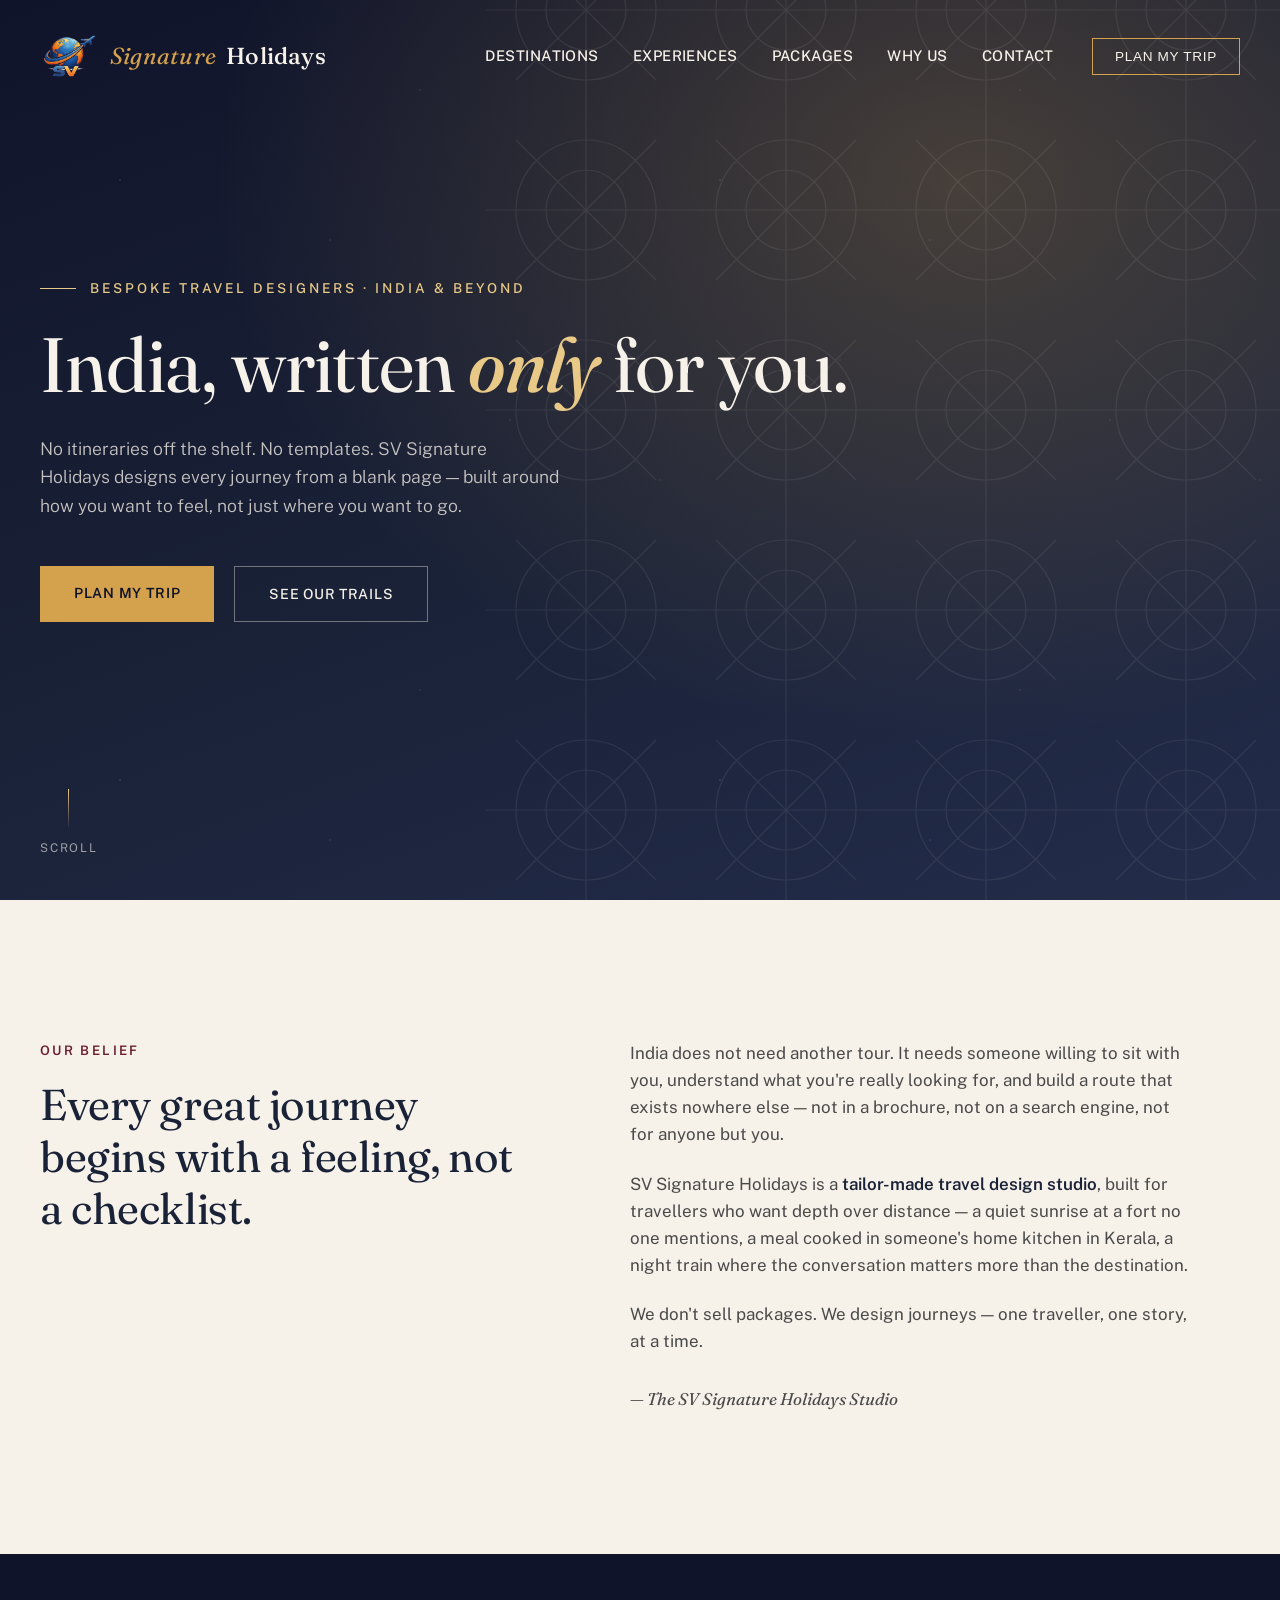
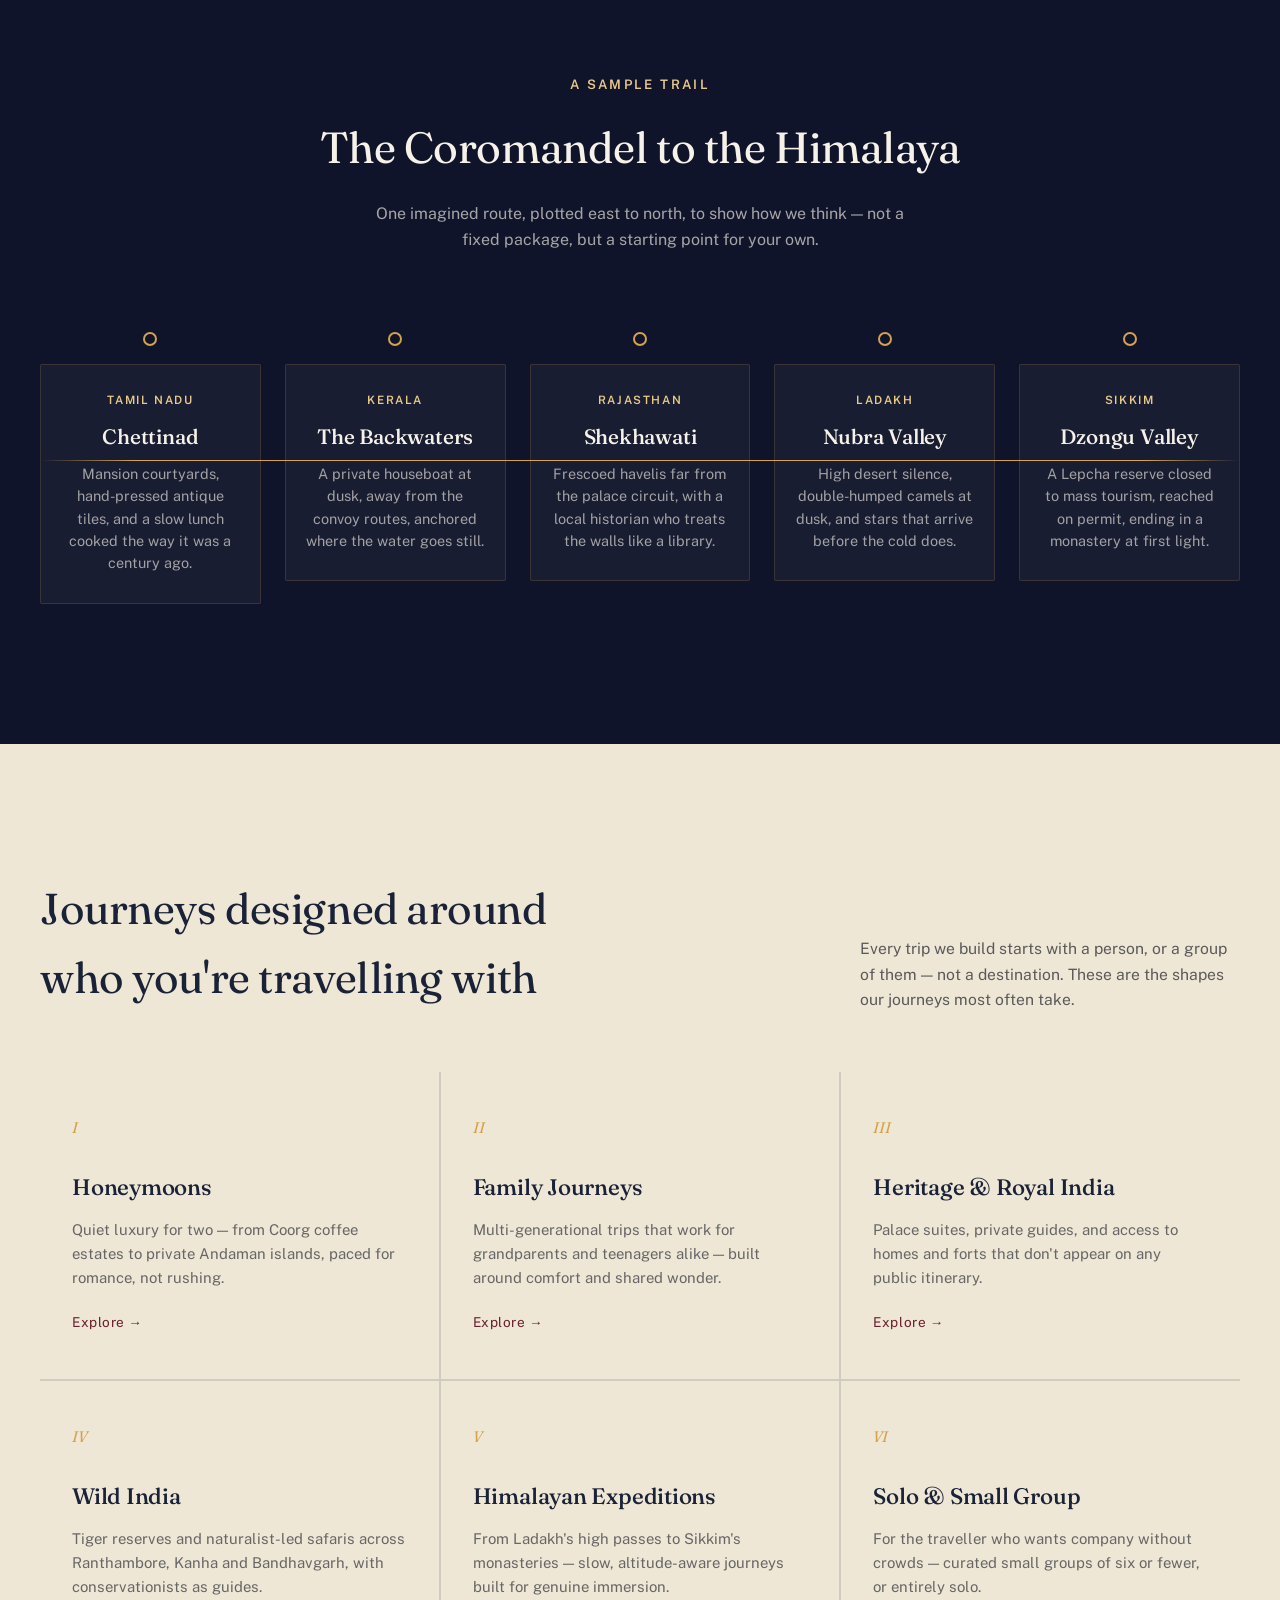
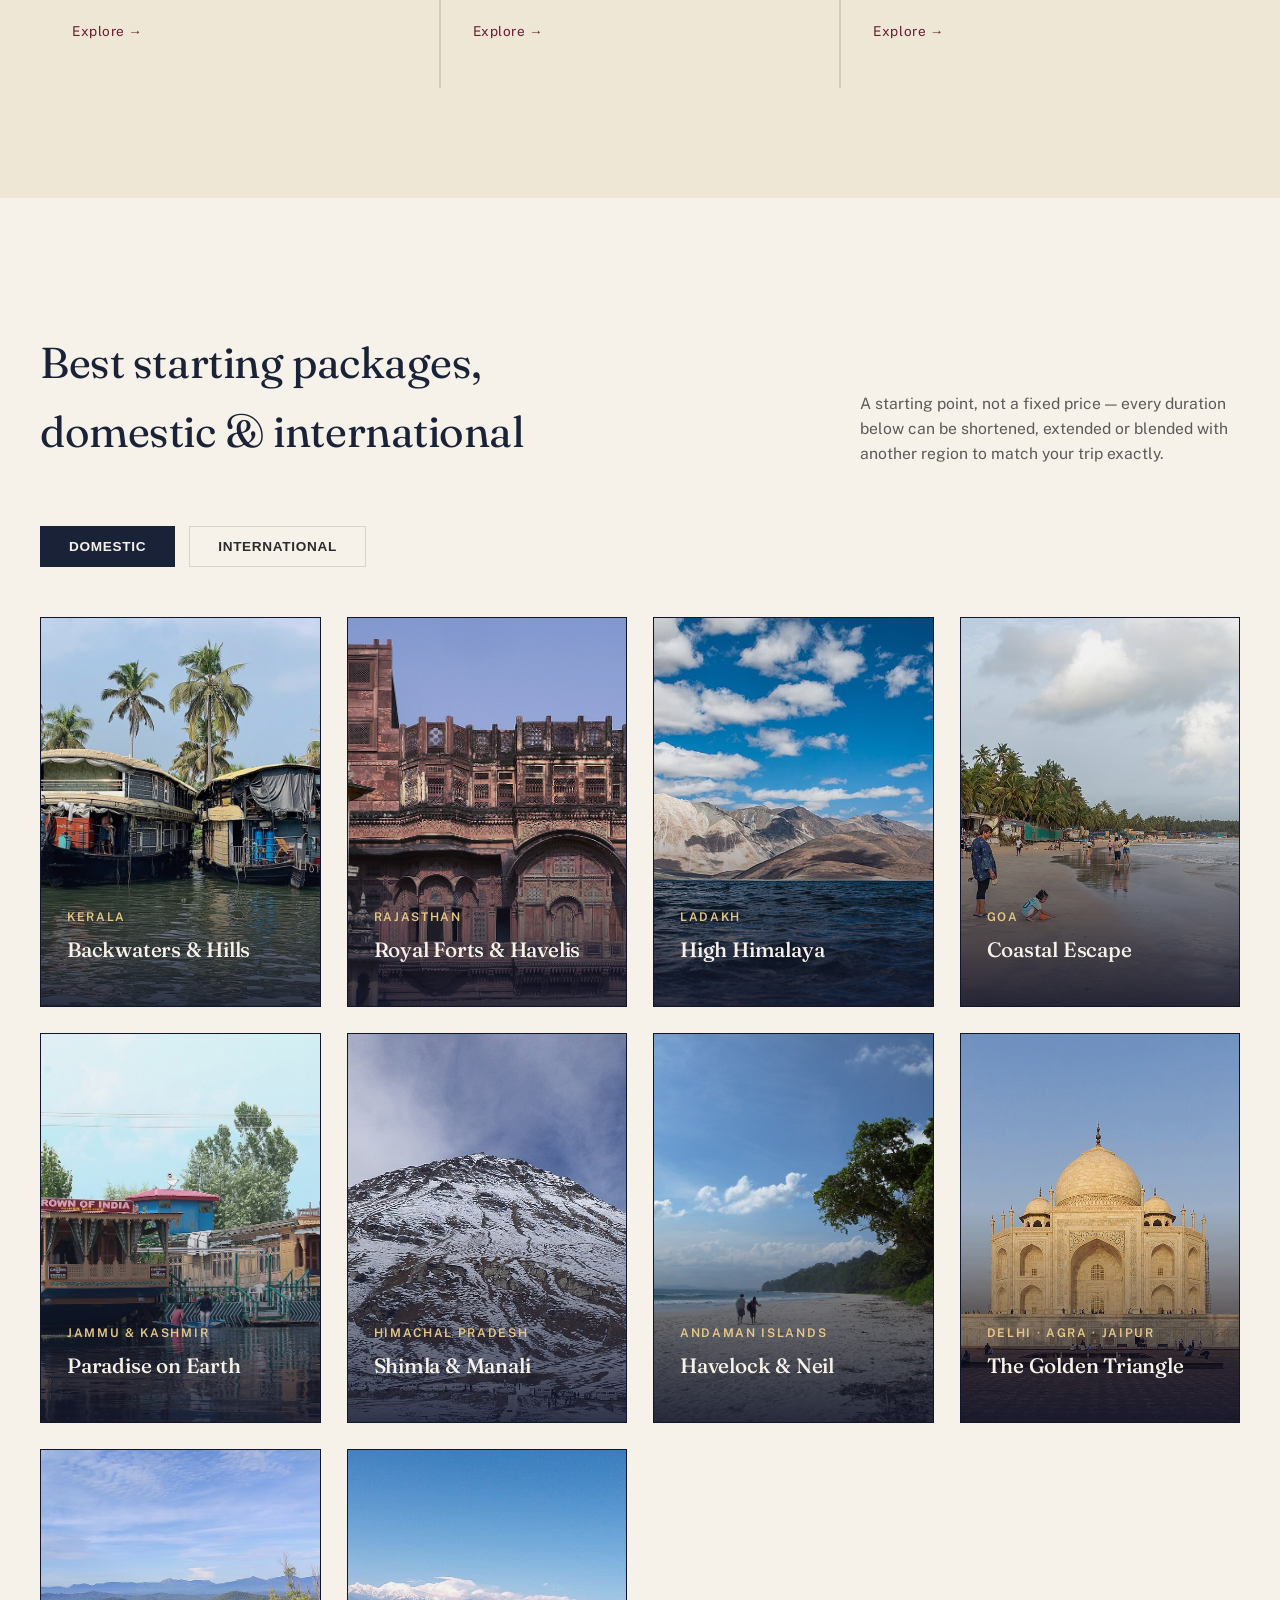
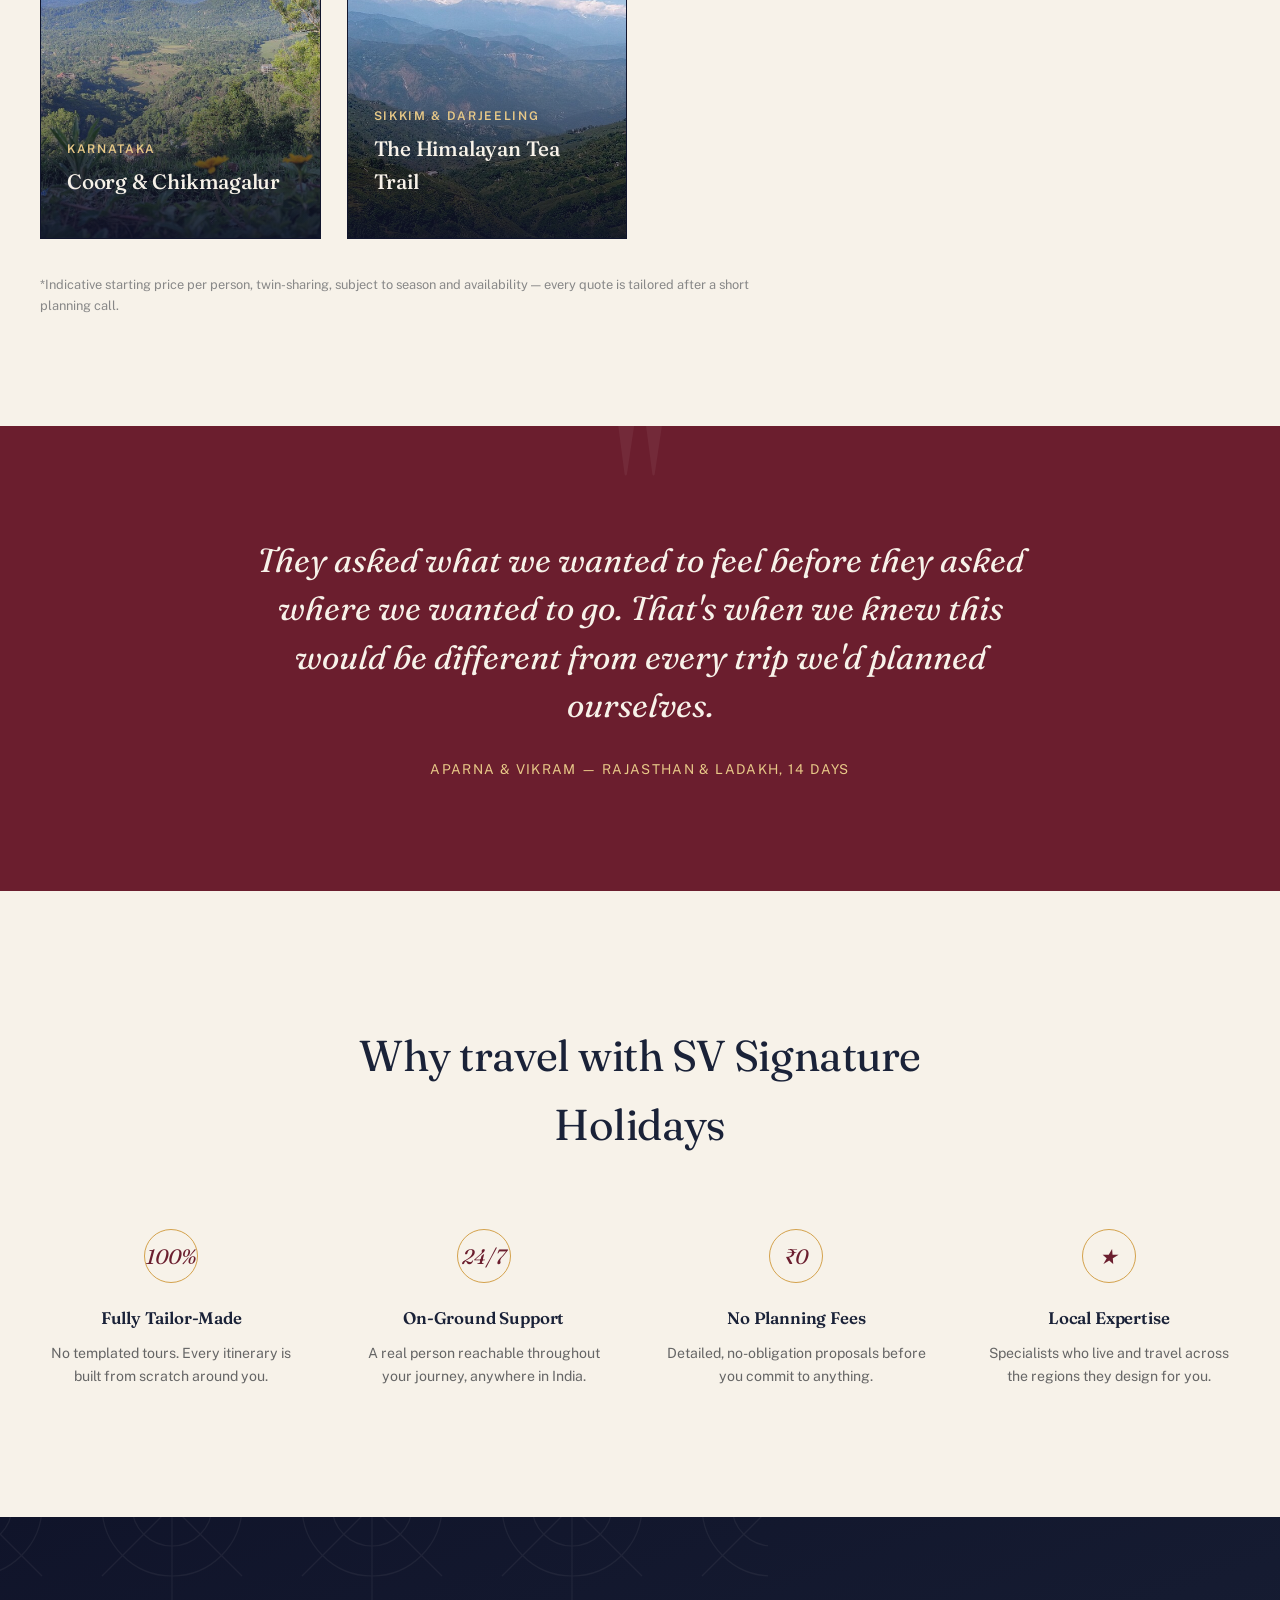
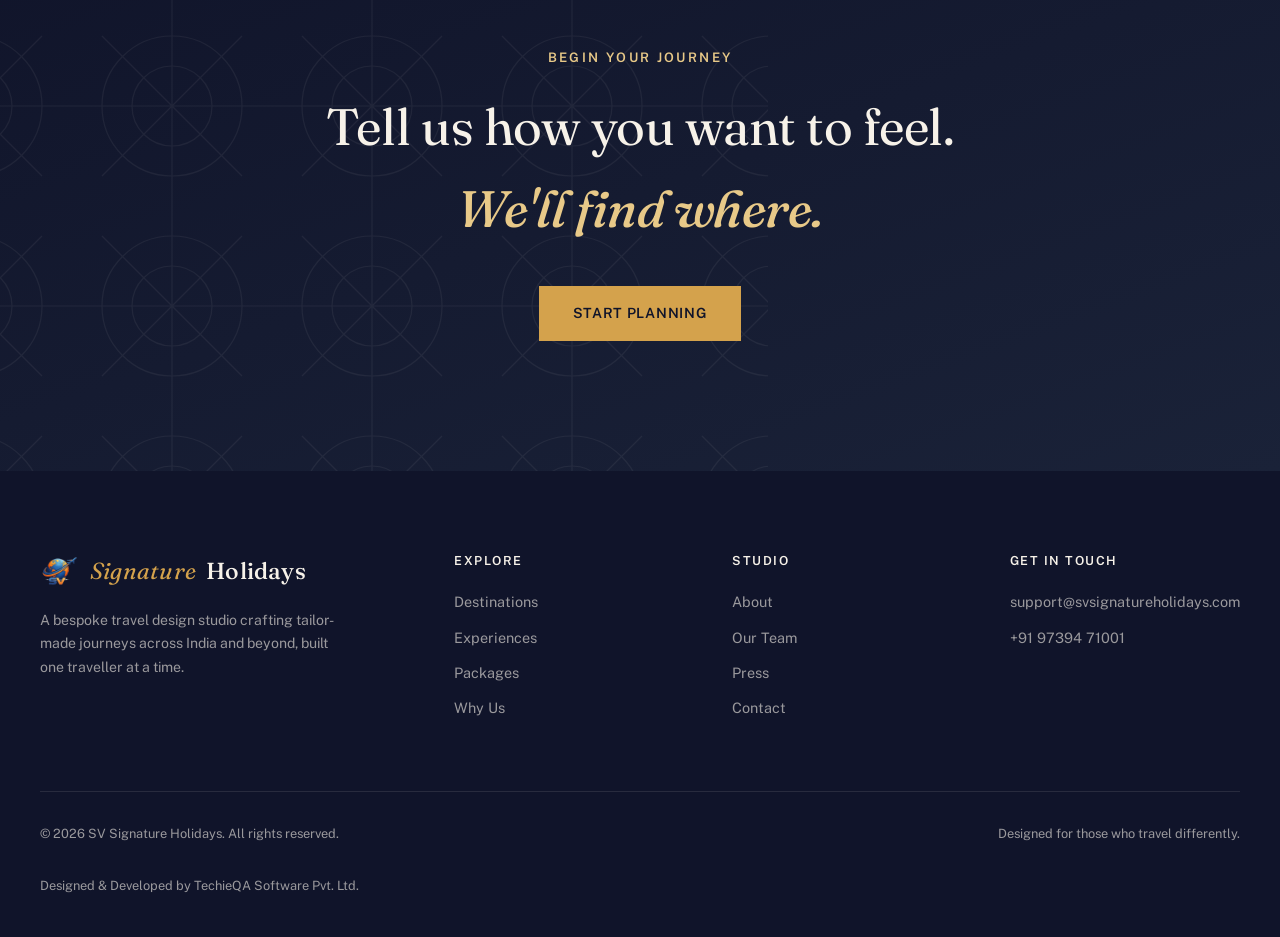
==== commit e4c3fa9d: "update the keywords for seo" ====
--- a/index.html
+++ b/index.html
@@ -4,6 +4,28 @@
 <meta charset="UTF-8">
 <meta name="viewport" content="width=device-width, initial-scale=1.0">
 <title>SV Signature Holidays — Bespoke Luxury Travel, Crafted Across India</title>
+<meta name="description" content="Bespoke, tailor-made holiday packages across India and abroad — Kerala, Rajasthan, Ladakh, Goa, Bali, Switzerland, Maldives &amp; more. Plan your custom trip today.">
+<meta name="keywords" content="SV Signature Holidays, bespoke travel India, tailor-made holidays, luxury travel designer, custom India itinerary, Kerala backwaters package, Rajasthan royal forts tour, Ladakh Himalaya tour, Goa coastal holiday, Jammu Kashmir tour package, Himachal Shimla Manali package, Andaman Islands holiday, Golden Triangle tour Delhi Agra Jaipur, Coorg Chikmagalur package, Sikkim Darjeeling tea trail, Bali holiday package, Switzerland Alpine tour, Dubai Abu Dhabi package, Maldives overwater escape, Malaysia Kuala Lumpur Langkawi tour, Thailand Phuket Bangkok package, Vietnam Hanoi Halong Bay tour, Singapore holiday package, Sri Lanka Colombo Kandy tour, domestic and international holiday packages">
+<meta name="robots" content="index, follow">
+<meta name="author" content="SV Signature Holidays">
+<meta name="theme-color" content="#1A2238">
+<link rel="canonical" href="https://svsignatureholidays.com/">
+
+<meta property="og:type" content="website">
+<meta property="og:site_name" content="SV Signature Holidays">
+<meta property="og:locale" content="en_IN">
+<meta property="og:url" content="https://svsignatureholidays.com/">
+<meta property="og:title" content="SV Signature Holidays — Bespoke Luxury Travel, Crafted Across India">
+<meta property="og:description" content="No itineraries off the shelf. SV Signature Holidays designs every journey from a blank page — across India and international destinations like Bali, Switzerland, Dubai, Maldives and more.">
+<meta property="og:image" content="https://svsignatureholidays.com/assets/logo.png">
+<meta property="og:image:width" content="678">
+<meta property="og:image:height" content="688">
+
+<meta name="twitter:card" content="summary_large_image">
+<meta name="twitter:title" content="SV Signature Holidays — Bespoke Luxury Travel, Crafted Across India">
+<meta name="twitter:description" content="No itineraries off the shelf. SV Signature Holidays designs every journey from a blank page — across India and international destinations.">
+<meta name="twitter:image" content="https://svsignatureholidays.com/assets/logo.png">
+
 <link rel="icon" href="assets/favicon.ico" sizes="any">
 <link rel="icon" type="image/png" sizes="32x32" href="assets/favicon-32.png">
 <link rel="icon" type="image/png" sizes="16x16" href="assets/favicon-16.png">
@@ -13,6 +35,20 @@
 <link rel="preconnect" href="https://fonts.gstatic.com" crossorigin>
 <link href="https://fonts.googleapis.com/css2?family=Fraunces:ital,opsz,wght@0,9..144,300;0,9..144,400;0,9..144,500;0,9..144,600;1,9..144,400;1,9..144,500&family=Public+Sans:wght@300;400;500;600;700&display=swap" rel="stylesheet">
 <link rel="stylesheet" href="assets/css/style.css">
+<script type="application/ld+json">
+{
+  "@context": "https://schema.org",
+  "@type": "TravelAgency",
+  "name": "SV Signature Holidays",
+  "url": "https://svsignatureholidays.com/",
+  "logo": "https://svsignatureholidays.com/assets/logo.png",
+  "image": "https://svsignatureholidays.com/assets/logo.png",
+  "description": "Bespoke, tailor-made travel design studio crafting custom holiday itineraries across India and internationally.",
+  "email": "support@svsignatureholidays.com",
+  "telephone": "+919739471001",
+  "areaServed": ["India", "Indonesia", "Switzerland", "United Arab Emirates", "Maldives", "Malaysia", "Thailand", "Vietnam", "Singapore", "Sri Lanka"]
+}
+</script>
 </head>
 <body>
 
--- a/assets/css/style.css
+++ b/assets/css/style.css
@@ -64,8 +64,8 @@
 header.scrolled .logo{color:var(--indigo);}
 .logo .mark{color:var(--gold); font-style:italic; font-weight:400;}
 .logo img{height:40px; width:auto; display:block;}
-header .logo img{height:120px; transition:height .4s ease;}
-header.scrolled .logo img{height:52px;}
+header .logo img{height:60px; transition:height .4s ease;}
+header.scrolled .logo img{height:48px;}
 nav{display:flex; align-items:center; gap:38px;}
 nav a.nav-link{
   color:var(--ivory);
@@ -137,7 +137,7 @@
 
 body.nav-locked{overflow:hidden;}
 
-@media (max-width:900px){
+@media (max-width:1200px){
   header{padding:18px 22px;}
   header.scrolled{padding:12px 22px;}
   .logo{font-size:1.1rem;}
